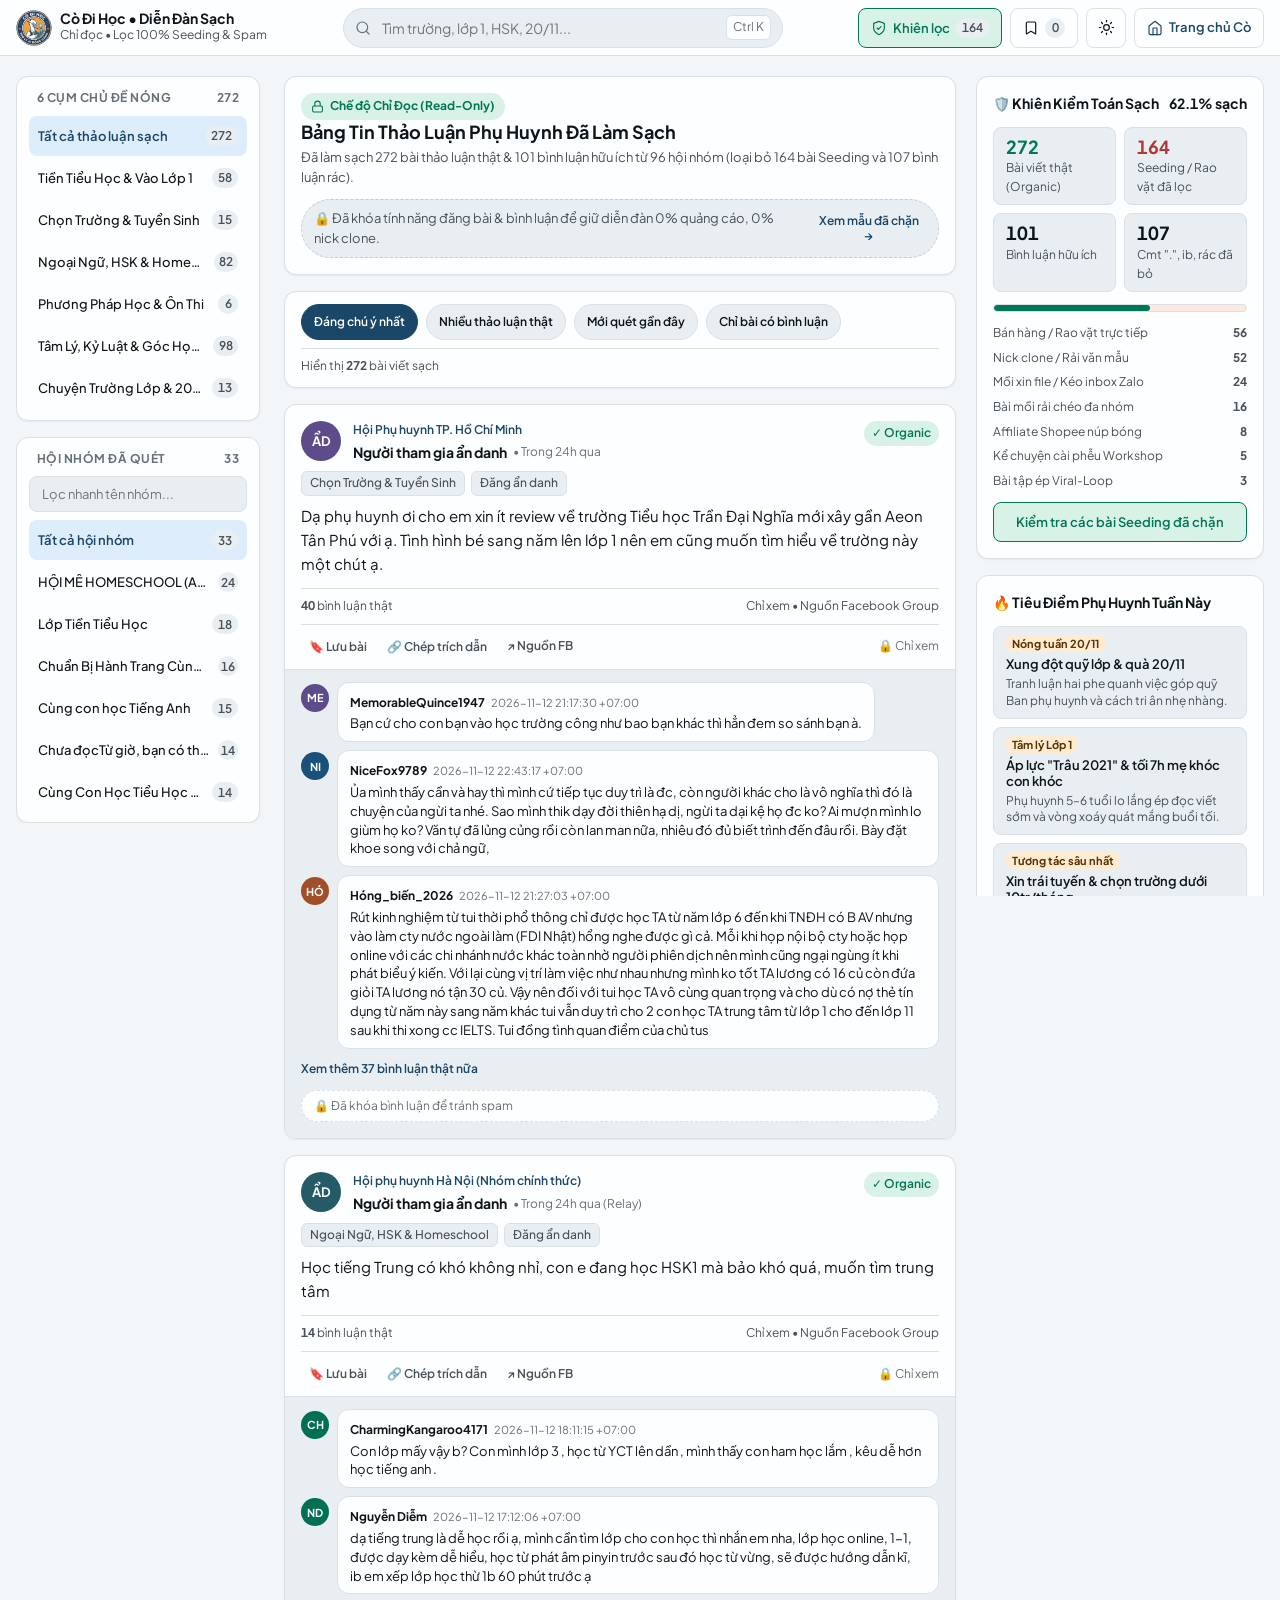
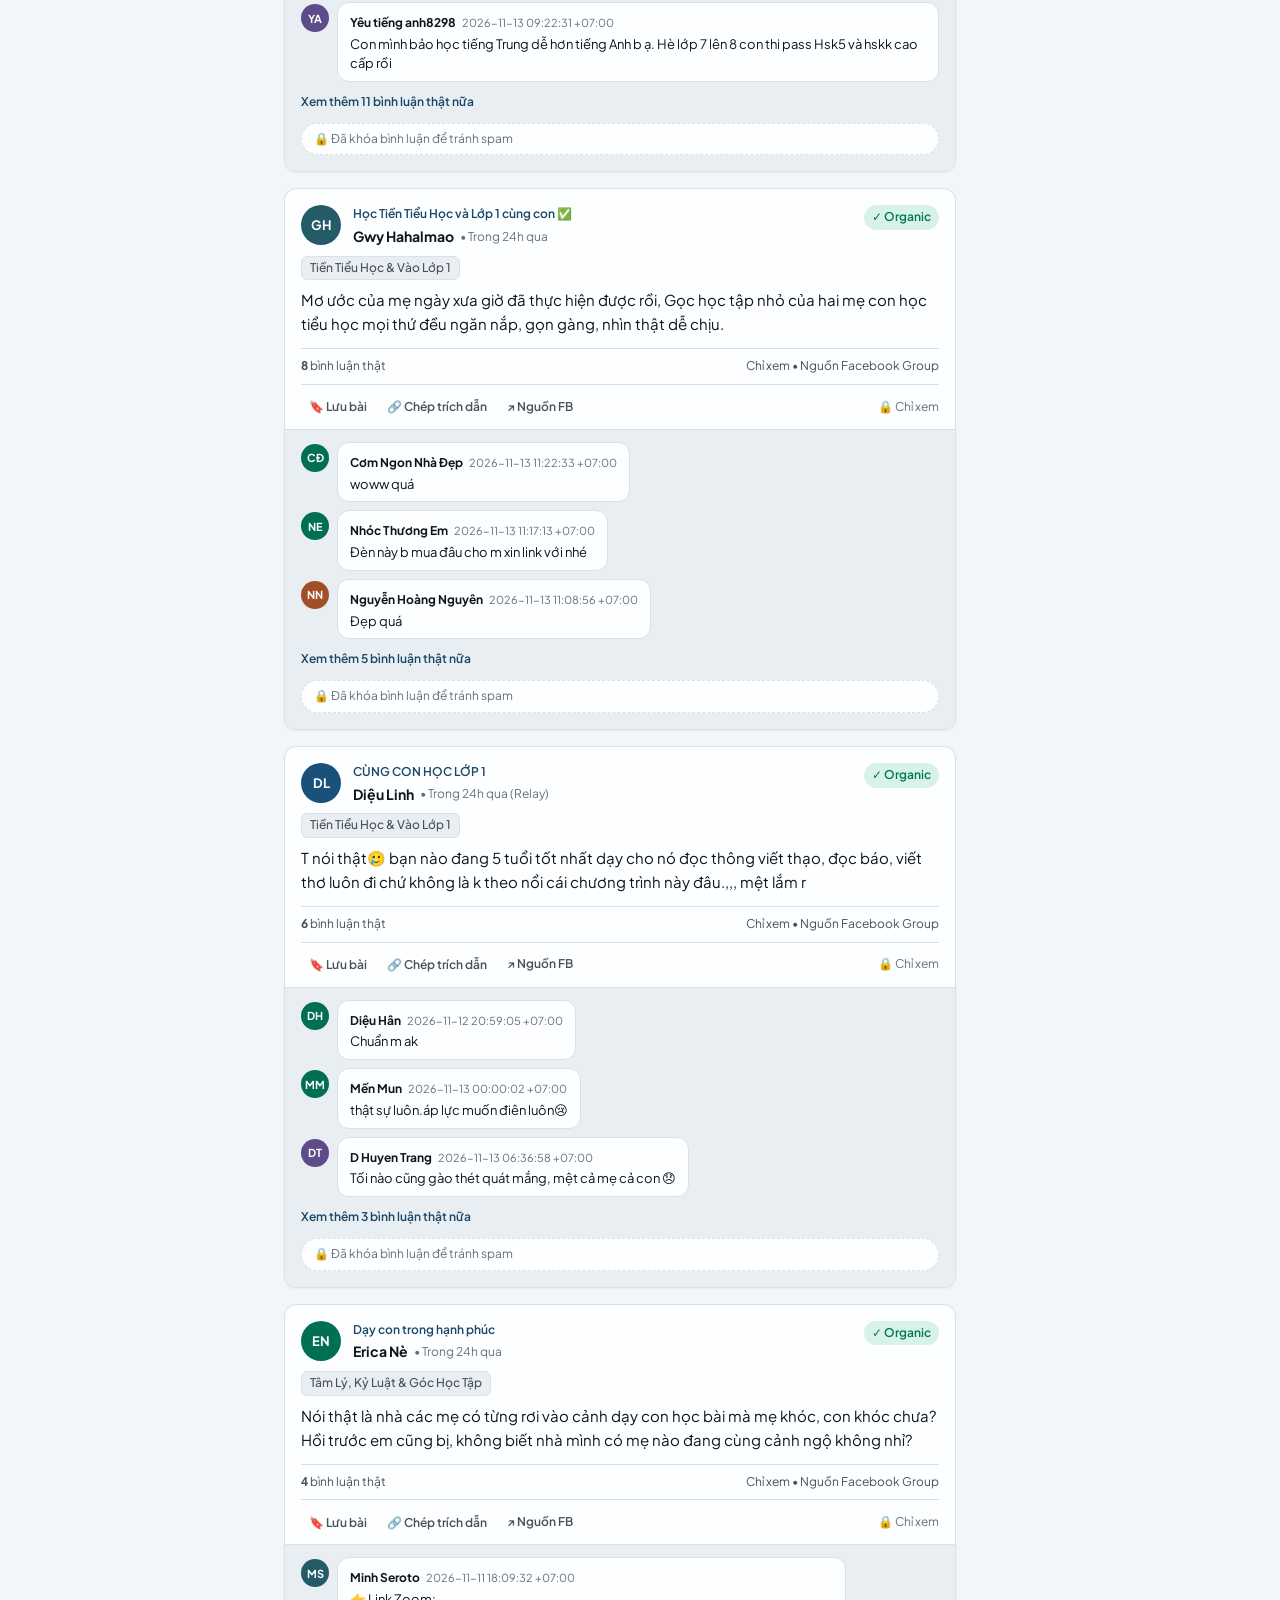
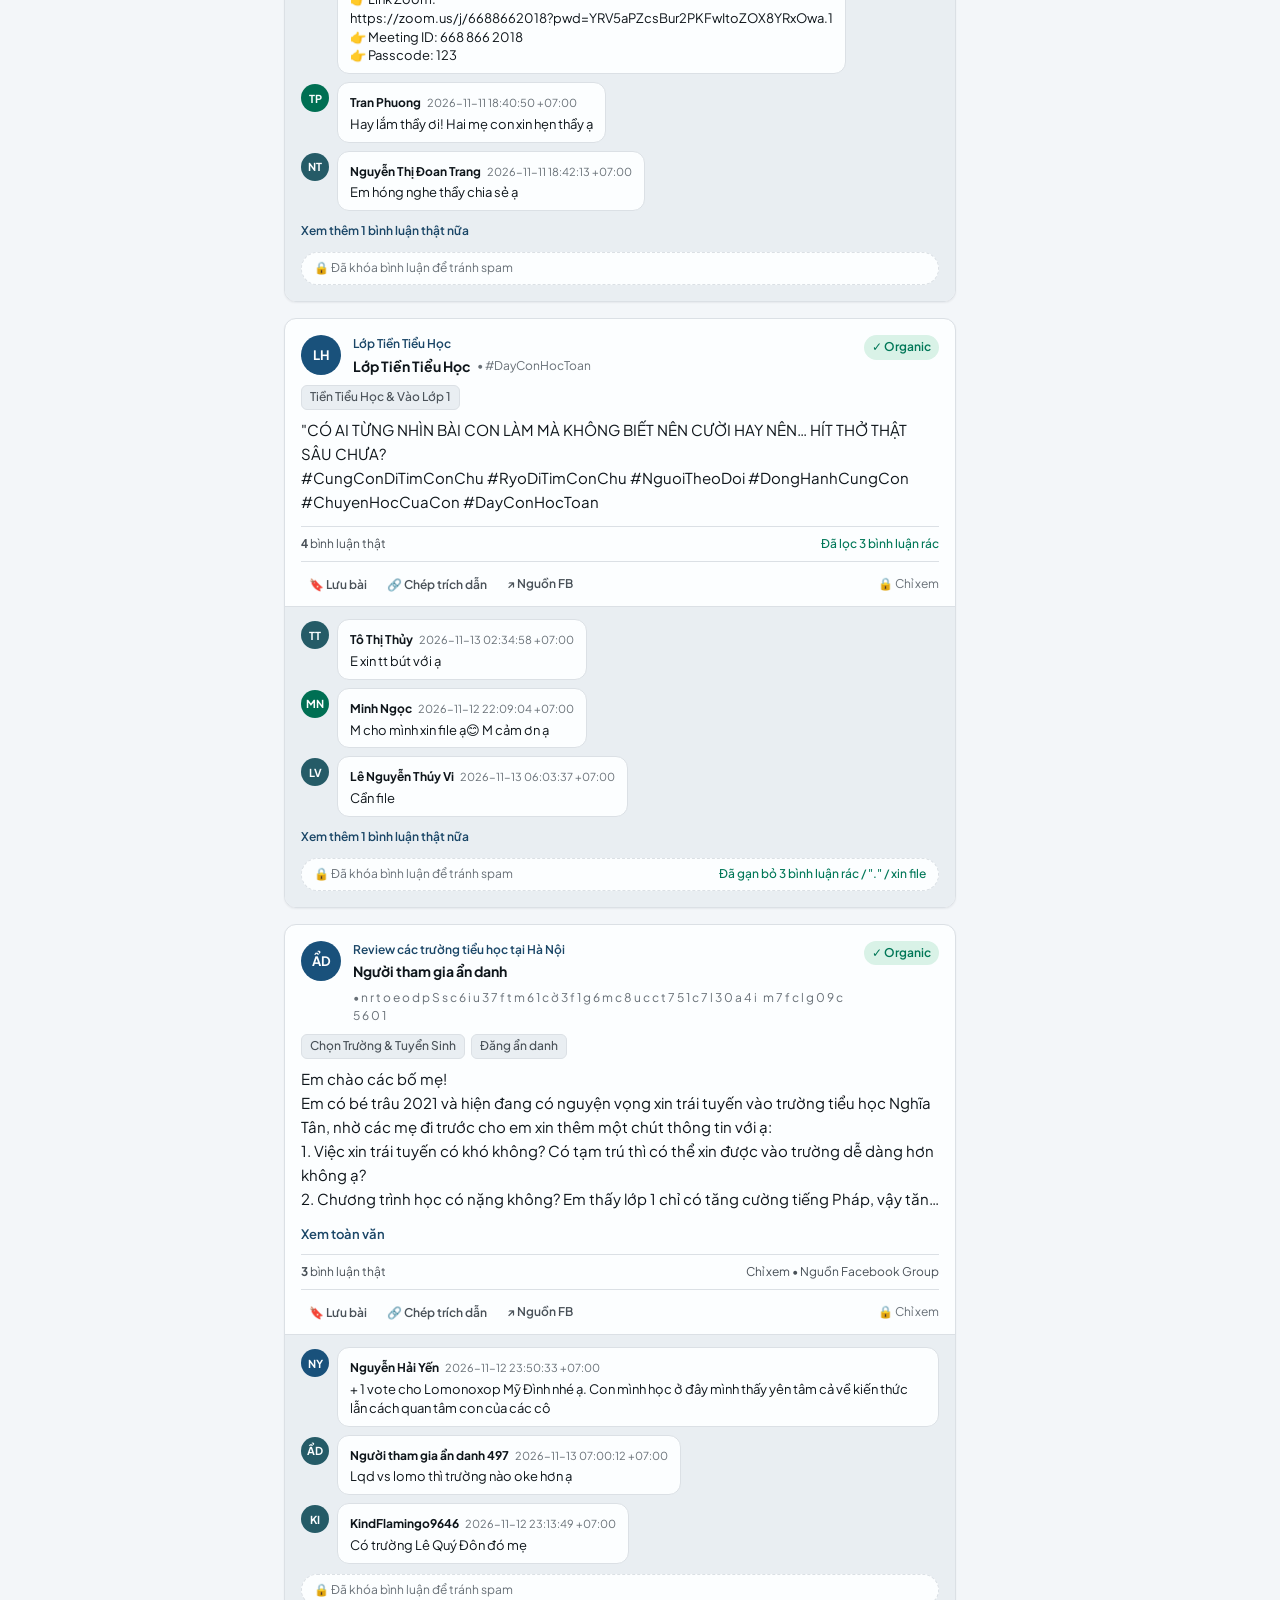
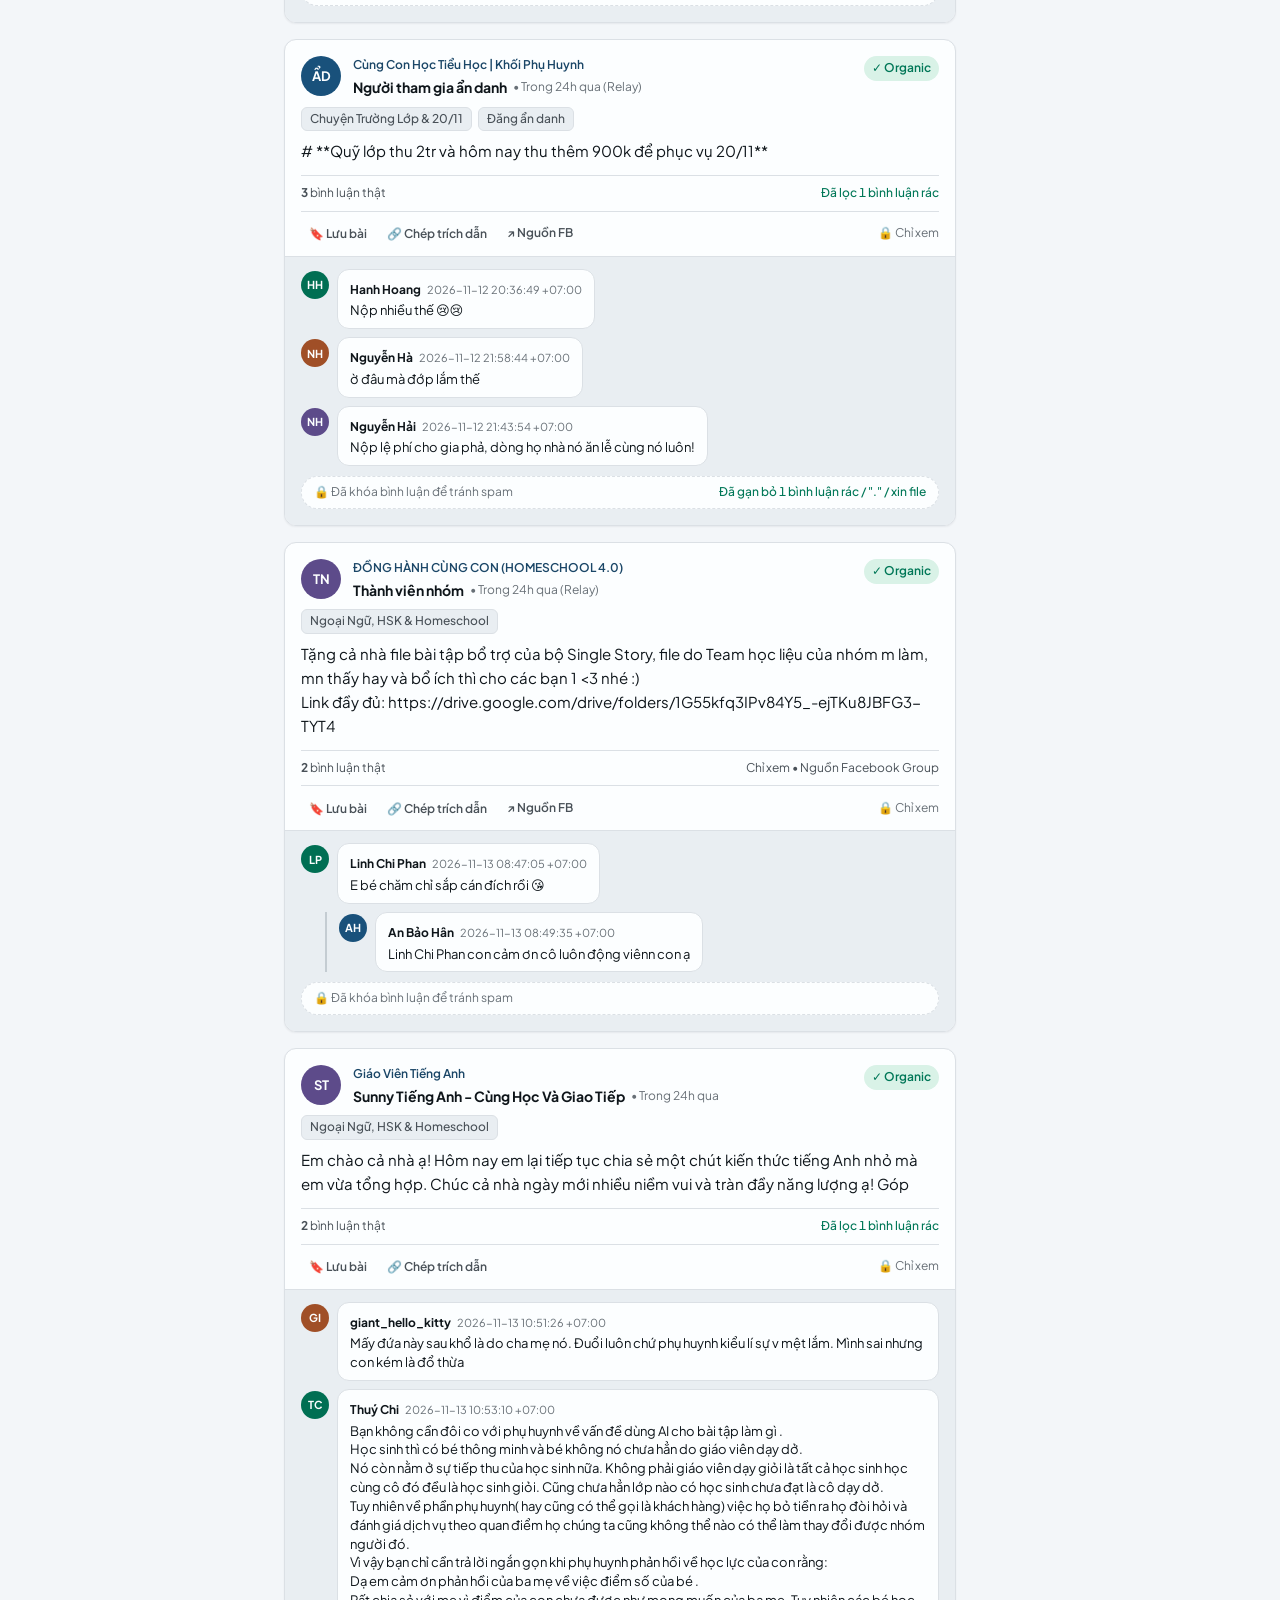
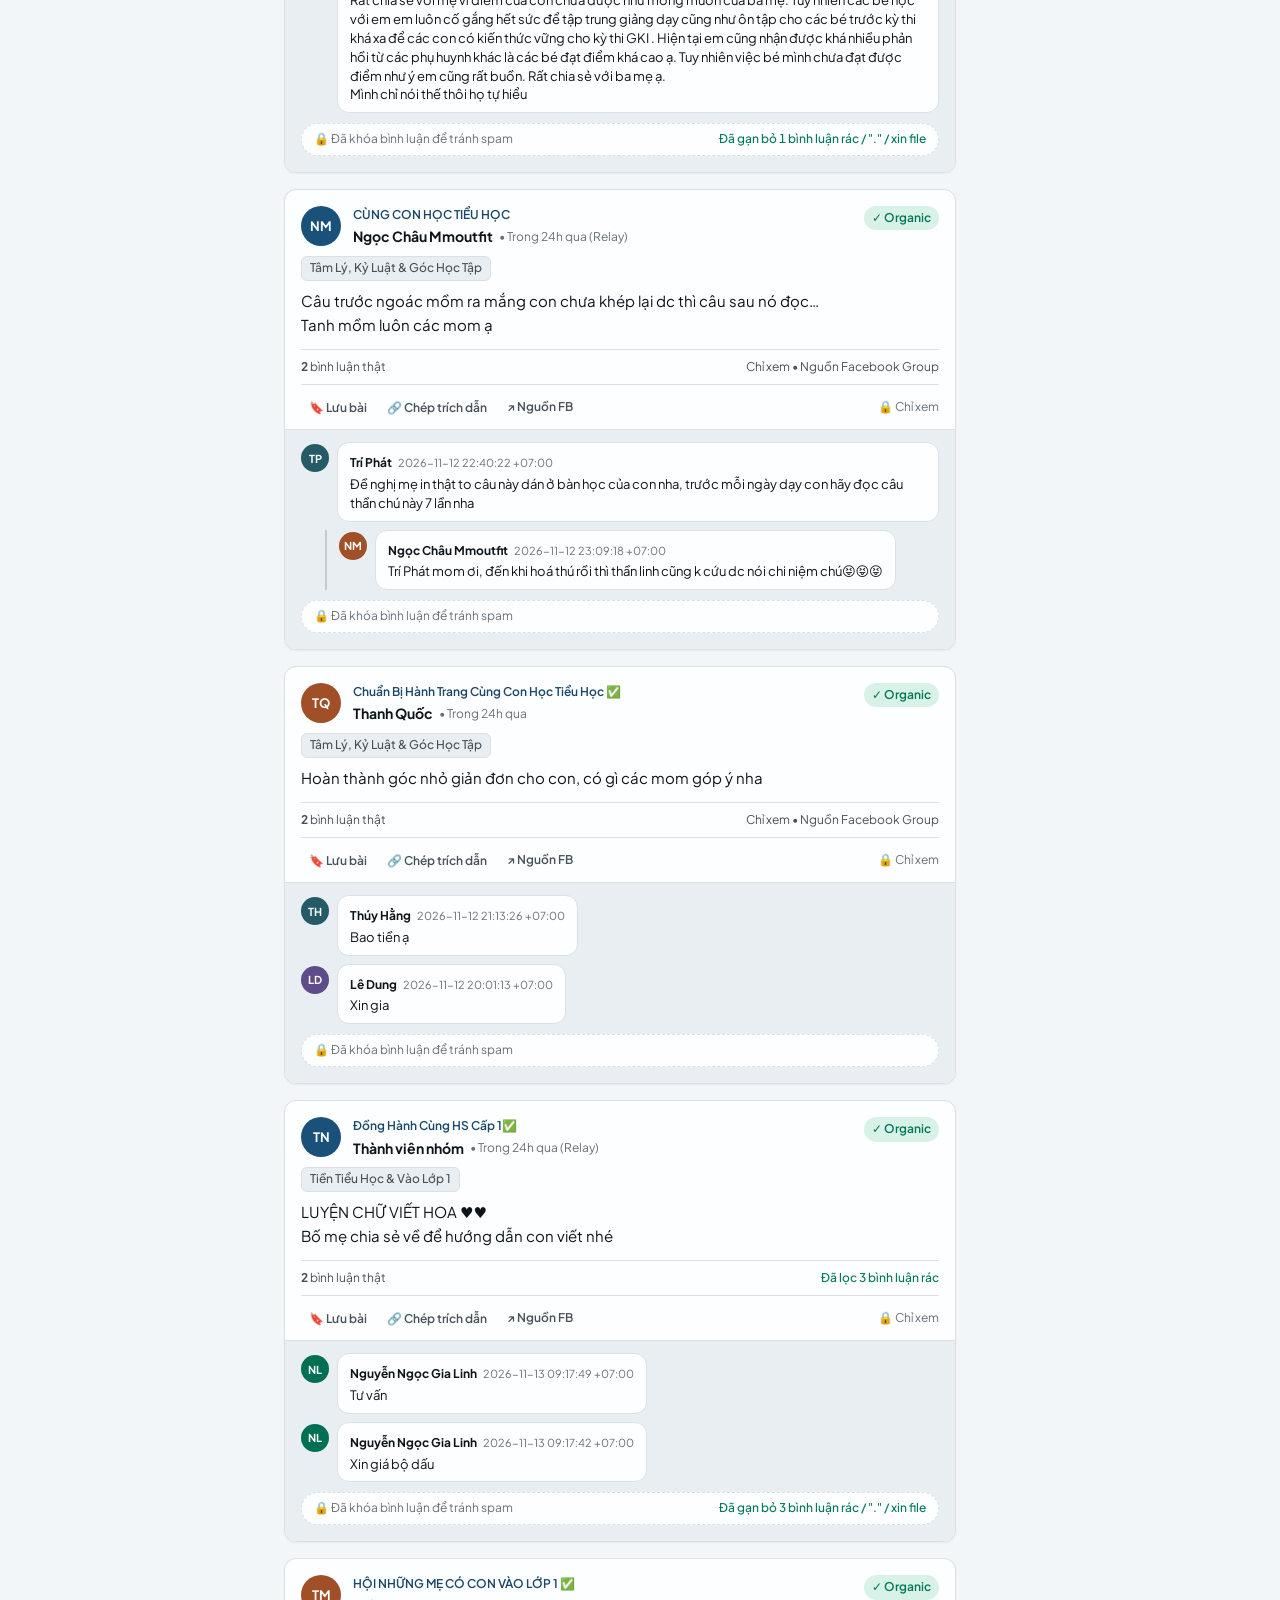
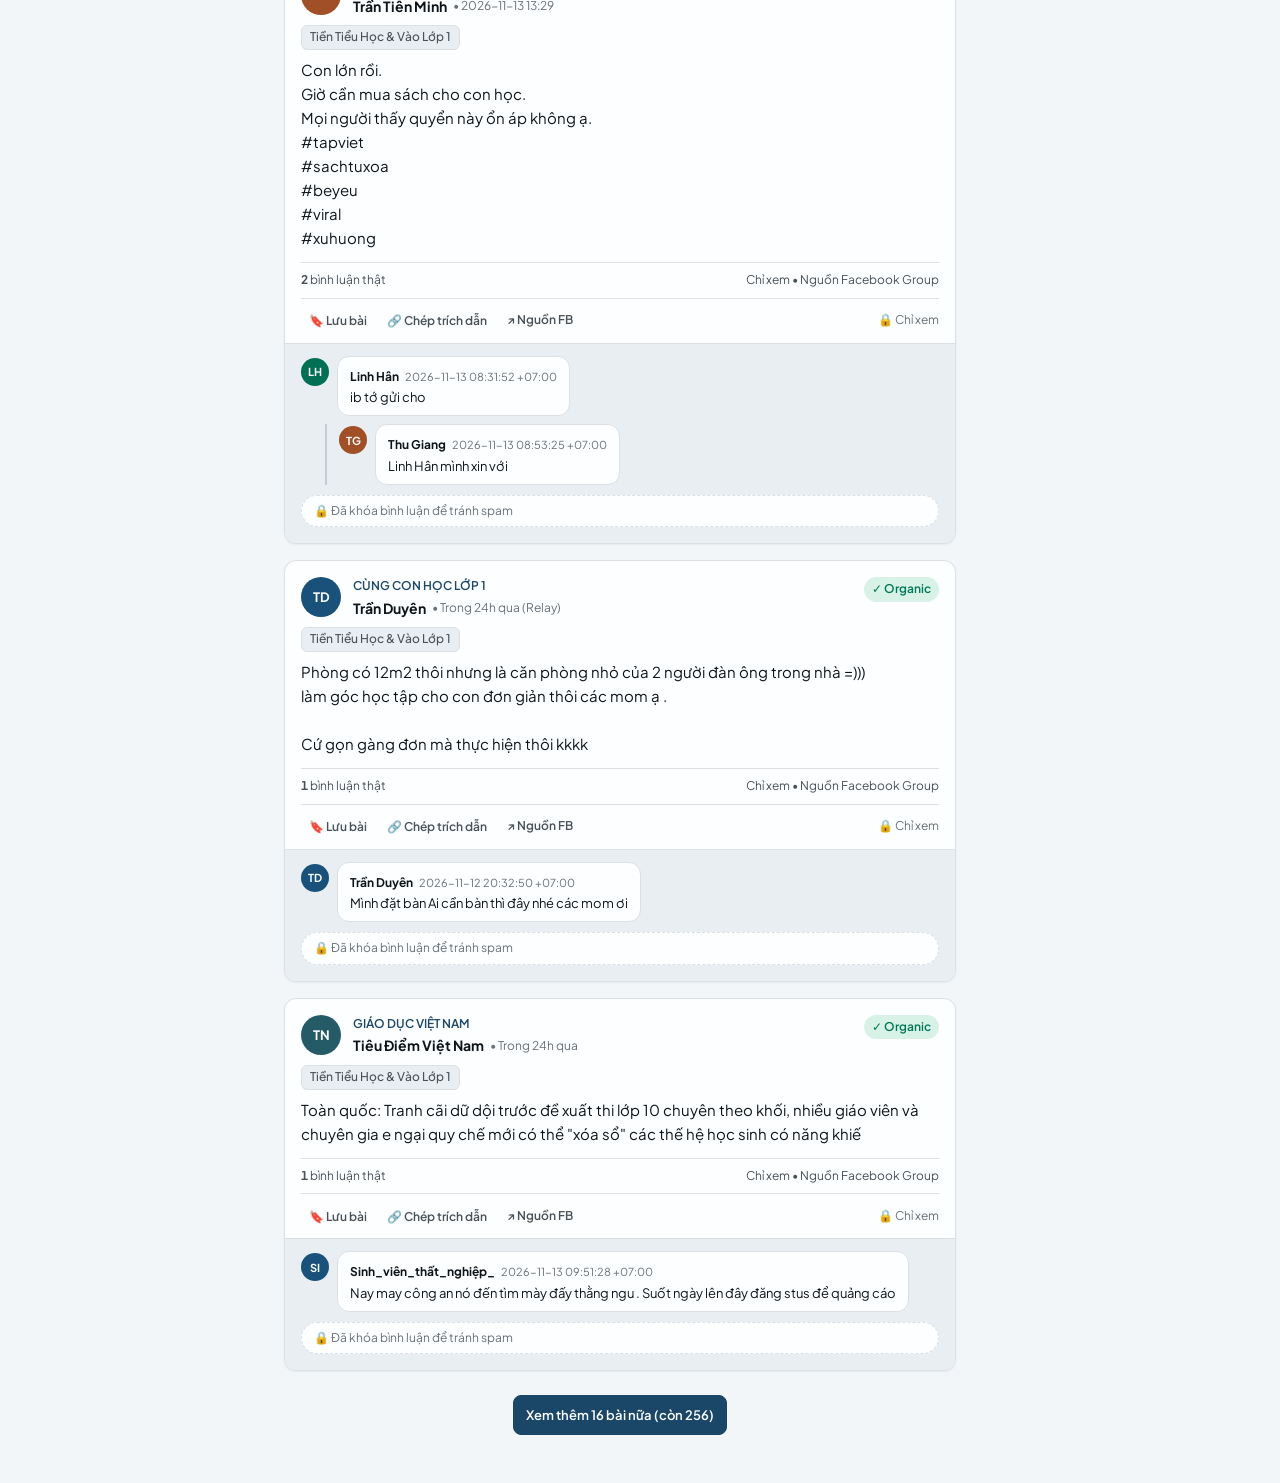
==== dien-dan.html @ 29213137 "feat(forum): add clean read-only parent forum aggregator and Vercel deploy config" ====
<!DOCTYPE html>
<html lang="vi">
<head>
  <meta charset="UTF-8">
  <meta name="viewport" content="width=device-width, initial-scale=1.0">
  <title>Cò Đi Học • Bảng Tin & Diễn Đàn Phụ Huynh Sạch (Chỉ Đọc)</title>
  <meta name="description" content="Tổng hợp thảo luận thật của phụ huynh & giáo viên từ các hội nhóm K-12, đã tự động lọc sạch bài Seeding, rao vặt và bình luận rác.">
  <link rel="icon" type="image/svg+xml" href="assets/images/logo.svg">

  <link rel="preconnect" href="https://fonts.googleapis.com">
  <link rel="preconnect" href="https://fonts.gstatic.com" crossorigin>
  <link href="https://fonts.googleapis.com/css2?family=Plus+Jakarta+Sans:wght@400;500;600;700&family=Merriweather:ital,wght@0,400;0,700;1,400&display=swap" rel="stylesheet">
  <link rel="stylesheet" href="assets/css/dien-dan.css">
</head>
<body>
  <header class="topbar">
    <div class="topbar-inner">
      <div class="brand-group">
        <button type="button" class="mobile-drawer-btn" id="mobileFilterBtn" aria-label="Mở danh mục chủ đề và hội nhóm" aria-controls="leftSidebar" aria-expanded="false">
          <svg width="20" height="20" viewBox="0 0 24 24" fill="none" stroke="currentColor" stroke-width="1.75" stroke-linecap="round" stroke-linejoin="round" aria-hidden="true">
            <line x1="3" y1="6" x2="21" y2="6"></line>
            <line x1="3" y1="12" x2="21" y2="12"></line>
            <line x1="3" y1="18" x2="21" y2="18"></line>
          </svg>
        </button>

        <a href="dien-dan.html" class="brand-link">
          <img src="assets/images/logo.svg" alt="Logo Cò Đi Học" class="brand-logo" width="36" height="36">
          <div class="brand-meta">
            <span class="brand-title">Cò Đi Học • Diễn Đàn Sạch</span>
            <span class="brand-sub">Chỉ đọc • Lọc 100% Seeding &amp; Spam</span>
          </div>
        </a>
      </div>

      <div class="search-wrap" role="search">
        <span class="search-icon" aria-hidden="true">
          <svg width="16" height="16" viewBox="0 0 24 24" fill="none" stroke="currentColor" stroke-width="1.75" stroke-linecap="round" stroke-linejoin="round">
            <circle cx="11" cy="11" r="8"></circle>
            <line x1="21" y1="21" x2="16.65" y2="16.65"></line>
          </svg>
        </span>
        <input type="search" id="searchInput" class="search-input" aria-label="Tìm kiếm thảo luận phụ huynh" placeholder="Tìm trường, lớp 1, HSK, 20/11..." autocomplete="off">
        <span class="search-kbd" aria-hidden="true">Ctrl K</span>
      </div>

      <div class="topbar-actions">
        <button type="button" class="btn btn-shield" id="openSeedingDrawerBtn" aria-haspopup="dialog" aria-controls="seedingDrawer">
          <svg width="16" height="16" viewBox="0 0 24 24" fill="none" stroke="currentColor" stroke-width="1.75" stroke-linecap="round" stroke-linejoin="round" aria-hidden="true">
            <path d="M12 22s8-4 8-10V5l-8-3-8 3v7c0 6 8 10 8 10z"></path>
            <path d="m9 12 2 2 4-4"></path>
          </svg>
          <span class="shield-label">Khiên lọc</span>
          <span class="badge-count num" id="topBlockedCount">0</span>
        </button>

        <button type="button" class="btn" id="savedFilterBtn" aria-pressed="false" title="Xem các bài viết bạn đã lưu">
          <svg width="16" height="16" viewBox="0 0 24 24" fill="none" stroke="currentColor" stroke-width="1.75" stroke-linecap="round" stroke-linejoin="round" aria-hidden="true">
            <path d="m19 21-7-4-7 4V5a2 2 0 0 1 2-2h10a2 2 0 0 1 2 2v16z"></path>
          </svg>
          <span class="badge-count num" id="savedCountBadge">0</span>
        </button>

        <button type="button" class="btn btn-icon" id="themeToggleBtn" aria-label="Chuyển giao diện Sáng hoặc Tối" title="Sáng / Tối">
          <svg width="17" height="17" viewBox="0 0 24 24" fill="none" stroke="currentColor" stroke-width="1.75" stroke-linecap="round" stroke-linejoin="round" aria-hidden="true">
            <circle cx="12" cy="12" r="4"></circle>
            <path d="M12 2v2"></path>
            <path d="M12 20v2"></path>
            <path d="m4.93 4.93 1.41 1.41"></path>
            <path d="m17.66 17.66 1.41 1.41"></path>
            <path d="M2 12h2"></path>
            <path d="M20 12h2"></path>
            <path d="m6.34 17.66-1.41 1.41"></path>
            <path d="m19.07 4.93-1.41 1.41"></path>
          </svg>
        </button>

        <a href="index.html" class="btn">
          <svg width="16" height="16" viewBox="0 0 24 24" fill="none" stroke="currentColor" stroke-width="1.75" stroke-linecap="round" stroke-linejoin="round" aria-hidden="true">
            <path d="m3 9 9-7 9 7v11a2 2 0 0 1-2 2H5a2 2 0 0 1-2-2z"></path>
            <polyline points="9 22 9 12 15 12 15 22"></polyline>
          </svg>
          <span class="home-link-label">Trang chủ Cò</span>
        </a>
      </div>
    </div>
  </header>

  <div class="drawer-backdrop" id="drawerBackdrop" aria-hidden="true"></div>

  <div class="app-shell">
    <!-- Left Navigation Sidebar -->
    <aside class="sidebar-left" id="leftSidebar" aria-label="Bộ lọc chủ đề và hội nhóm">
      <div class="sidebar-mobile-head">
        <strong>Bộ lọc Bảng Tin Sạch</strong>
        <button type="button" class="btn btn-icon" id="closeSidebarBtn" aria-label="Đóng bộ lọc">✕</button>
      </div>

      <section class="sidebar-card" aria-labelledby="topicsHeading">
        <h2 class="sidebar-heading" id="topicsHeading">
          <span>6 Cụm Chủ Đề Nóng</span>
          <span class="num" id="sidebarTotalClean">0</span>
        </h2>
        <nav aria-label="Lọc theo chủ đề">
          <ul class="nav-list" id="topicNavList"></ul>
        </nav>
      </section>

      <section class="sidebar-card" aria-labelledby="groupsHeading">
        <h2 class="sidebar-heading" id="groupsHeading">
          <span>Hội Nhóm Đã Quét</span>
          <span class="num" id="sidebarGroupTotal">0</span>
        </h2>
        <input type="search" id="groupQuickSearch" class="group-filter-input" aria-label="Tìm nhanh tên hội nhóm" placeholder="Lọc nhanh tên nhóm...">
        <ul class="nav-list group-scroll-list" id="groupNavList"></ul>
      </section>
    </aside>

    <!-- Center Facebook-Style Clean Feed -->
    <main class="feed-main" id="mainFeed">
      <section class="readonly-composer" aria-label="Thông báo chế độ chỉ đọc">
        <div class="readonly-top">
          <div>
            <div class="readonly-title-row">
              <span class="lock-pill">
                <svg width="13" height="13" viewBox="0 0 24 24" fill="none" stroke="currentColor" stroke-width="2" stroke-linecap="round" stroke-linejoin="round" aria-hidden="true">
                  <rect width="18" height="11" x="3" y="11" rx="2" ry="2"></rect>
                  <path d="M7 11V7a5 5 0 0 1 10 0v4"></path>
                </svg>
                <span>Chế độ Chỉ Đọc (Read-Only)</span>
              </span>
            </div>
            <h1 class="readonly-heading">Bảng Tin Thảo Luận Phụ Huynh Đã Làm Sạch</h1>
            <p class="readonly-desc" id="composerSubtitle">
              Đang tải dữ liệu sạch từ kho hội nhóm Cò Đi Học...
            </p>
          </div>
        </div>

        <div class="readonly-fake-box">
          <span>🔒 Đã khóa tính năng đăng bài &amp; bình luận để giữ diễn đàn 0% quảng cáo, 0% nick clone.</span>
          <button type="button" class="clear-filters-btn" id="inlineInspectSeedingBtn">Xem mẫu đã chặn →</button>
        </div>
      </section>

      <!-- Compact Telemetry Strip for Tablet/Mobile -->
      <div class="mobile-telemetry-strip" id="mobileTelemetryStrip">
        <div>
          <strong class="num" id="mobileCleanStat">0</strong> bài sạch &bull;
          <span class="num" id="mobileBlockedStat">0</span> Seeding đã lọc
        </div>
        <button type="button" class="btn btn-shield" id="mobileOpenDrawerBtn">Xem chi tiết lọc</button>
      </div>

      <!-- Filter & Sort Bar -->
      <section class="filter-toolbar" aria-label="Sắp xếp và lọc bài viết">
        <div class="sort-pills" role="group" aria-label="Sắp xếp danh sách bài viết">
          <button type="button" class="sort-pill is-active" data-sort="hot">Đáng chú ý nhất</button>
          <button type="button" class="sort-pill" data-sort="comments">Nhiều thảo luận thật</button>
          <button type="button" class="sort-pill" data-sort="recent">Mới quét gần đây</button>
          <button type="button" class="sort-pill" data-sort="with_comments">Chỉ bài có bình luận</button>
        </div>

        <div class="active-filters-row">
          <div class="active-chips" id="activeFilterChips">
            <span class="num" id="resultCountLabel">Đang hiển thị 0 bài viết sạch</span>
          </div>
          <button type="button" class="clear-filters-btn" id="clearFiltersBtn" hidden>Xóa bộ lọc</button>
        </div>
      </section>

      <!-- Feed Posts Container -->
      <div class="post-list" id="postList" aria-live="polite"></div>

      <!-- Pagination -->
      <div class="load-more-wrap" id="loadMoreWrap" hidden>
        <button type="button" class="btn btn-primary" id="loadMoreBtn">Xem thêm bài viết sạch</button>
      </div>
    </main>

    <!-- Right Telemetry & Market Signals Rail -->
    <aside class="rail-right" aria-label="Thống kê lọc seeding và tiêu điểm tuần">
      <section class="rail-card" aria-labelledby="purityCardTitle">
        <h2 class="rail-title" id="purityCardTitle">
          <span>🛡️ Khiên Kiểm Toán Sạch</span>
          <span class="num" id="cleanRatioBadge">0%</span>
        </h2>

        <div class="kpi-grid">
          <div class="kpi-box">
            <div class="kpi-value is-success num" id="kpiCleanPosts">0</div>
            <div class="kpi-label">Bài viết thật (Organic)</div>
          </div>
          <div class="kpi-box">
            <div class="kpi-value is-danger num" id="kpiBlockedPosts">0</div>
            <div class="kpi-label">Seeding / Rao vặt đã lọc</div>
          </div>
          <div class="kpi-box">
            <div class="kpi-value num" id="kpiCleanComments">0</div>
            <div class="kpi-label">Bình luận hữu ích</div>
          </div>
          <div class="kpi-box">
            <div class="kpi-value num" id="kpiBlockedComments">0</div>
            <div class="kpi-label">Cmt ".", ib, rác đã bỏ</div>
          </div>
        </div>

        <div class="purity-meter" aria-hidden="true">
          <div class="purity-meter-fill" id="purityMeterFill" style="width: 65%"></div>
        </div>

        <ul class="breakdown-list" id="seedingBreakdownList"></ul>

        <button type="button" class="btn btn-shield" id="railOpenSeedingBtn">
          Kiểm tra các bài Seeding đã chặn
        </button>
      </section>

      <section class="rail-card" aria-labelledby="insightsTitle">
        <h2 class="rail-title" id="insightsTitle">
          <span>🔥 Tiêu Điểm Phụ Huynh Tuần Này</span>
        </h2>
        <div class="insight-list" id="insightList"></div>
      </section>
    </aside>
  </div>

  <!-- Seeding Transparency Drawer -->
  <dialog id="seedingDrawer" class="seeding-dialog" aria-labelledby="seedingDialogTitle">
    <div class="dialog-head">
      <div>
        <h2 id="seedingDialogTitle">Hồ Sơ Bài Seeding &amp; Rác Đã Chặn</h2>
        <span class="post-time" id="seedingDialogSub">Đối chiếu minh bạch các bài bị loại khỏi Bảng Tin Sạch</span>
      </div>
      <button type="button" class="btn btn-icon" id="closeSeedingDrawerBtn" aria-label="Đóng hộp kiểm toán">✕</button>
    </div>
    <div class="dialog-body" id="seedingDrawerBody"></div>
  </dialog>

  <div class="toast-msg" id="toastMsg" role="status" aria-live="polite" hidden></div>

  <script src="assets/js/clean_forum_feed_data.js"></script>
  <script src="assets/js/dien-dan.js"></script>
</body>
</html>
---- assets/css/dien-dan.css ----
/*
 * Cò Đi Học — Bảng Tin & Diễn Đàn Phụ Huynh Sạch (Chỉ Đọc)
 * Token Architecture: starter-tokens-product.css (--hue: 245) + co-di-hoc-logo/design-tokens.json
 */

:root {
  --hue: 245;

  /* Official Brand Tokens (co-di-hoc-logo/design-tokens.json) */
  --cdh-navy-dark: #0D1D39;
  --cdh-navy: #26405E;
  --cdh-orange: #EEA03F;
  --cdh-green: #287668;
  --cdh-light-blue: #ACDDF2;

  /* Tinted Neutrals (oklch ramp aligned to navy hue) */
  --gray-0: oklch(99.5% 0.002 var(--hue));
  --gray-50: oklch(97.2% 0.005 var(--hue));
  --gray-100: oklch(94.6% 0.007 var(--hue));
  --gray-200: oklch(90.5% 0.009 var(--hue));
  --gray-300: oklch(84% 0.012 var(--hue));
  --gray-400: oklch(68% 0.014 var(--hue));
  --gray-500: oklch(54% 0.015 var(--hue));
  --gray-600: oklch(43% 0.015 var(--hue));
  --gray-700: oklch(34% 0.014 var(--hue));
  --gray-800: oklch(25% 0.012 var(--hue));
  --gray-900: oklch(19% 0.015 var(--hue));

  /* Semantic Surface & Ink Roles */
  --bg: var(--gray-50);
  --surface: var(--gray-0);
  --surface-sunken: var(--gray-100);
  --surface-topbar: oklch(99.5% 0.002 var(--hue) / 0.94);
  --surface-backdrop: oklch(15% 0.02 var(--hue) / 0.45);
  --border: var(--gray-200);
  --border-strong: var(--gray-300);

  --text: var(--gray-900);
  --text-muted: var(--gray-600);
  --text-subtle: var(--gray-500);

  --accent: oklch(38% 0.075 var(--hue));
  --accent-hover: oklch(31% 0.085 var(--hue));
  --accent-soft: oklch(94% 0.025 var(--hue));
  --on-accent: var(--gray-0);
  --focus-ring: oklch(58% 0.14 var(--hue));

  --success: oklch(50% 0.11 168);
  --success-soft: oklch(94% 0.03 168);
  --warning: oklch(72% 0.14 70);
  --warning-soft: oklch(95% 0.04 75);
  --warning-text: oklch(36% 0.08 65);
  --danger: oklch(52% 0.16 25);
  --danger-soft: oklch(95% 0.03 25);
  --highlight-mark: oklch(91% 0.08 85);

  --fb-comment-bg: var(--gray-100);
  --fb-thread-line: var(--gray-300);

  --avatar-bg-1: oklch(42% 0.09 245);
  --avatar-bg-2: oklch(48% 0.10 168);
  --avatar-bg-3: oklch(52% 0.12 45);
  --avatar-bg-4: oklch(46% 0.10 295);
  --avatar-bg-5: oklch(44% 0.06 215);

  /* Typography */
  --font-sans: "Plus Jakarta Sans", system-ui, -apple-system, sans-serif;
  --font-serif: "Merriweather", Georgia, serif;
  --text-xs: 0.75rem;      /* 12px */
  --text-sm: 0.8125rem;    /* 13px */
  --text-base: 0.875rem;   /* 14px */
  --text-md: 0.9375rem;    /* 15px post body Facebook comfort */
  --text-lg: 1.125rem;     /* 18px */
  --text-xl: 1.375rem;     /* 22px */
  --leading-tight: 1.3;
  --leading-normal: 1.55;
  --weight-regular: 400;
  --weight-medium: 500;
  --weight-semibold: 600;
  --weight-bold: 700;

  /* 4pt Spacing Scale */
  --space-1: 4px;
  --space-2: 8px;
  --space-3: 12px;
  --space-4: 16px;
  --space-5: 20px;
  --space-6: 24px;
  --space-7: 32px;

  /* Radii & Shadows */
  --radius-sm: 6px;
  --radius-md: 8px;
  --radius-lg: 12px;
  --radius-full: 999px;
  --shadow-card: 0 1px 2px oklch(20% 0.02 var(--hue) / 0.06);
  --shadow-overlay: 0 4px 12px oklch(20% 0.02 var(--hue) / 0.08), 0 16px 36px oklch(20% 0.02 var(--hue) / 0.14);

  /* Layout Sizing */
  --topbar-h: 56px;
  --sidebar-w: 248px;
  --feed-max: 760px;
  --rail-w: 288px;
  --content-max: 1380px;
  --control-h-sm: 36px;
  --control-h: 40px;
  --control-h-lg: 44px;

  /* Motion */
  --dur-fast: 140ms;
  --dur: 200ms;
  --ease-out: cubic-bezier(0.25, 1, 0.5, 1);

  /* Layers */
  --z-sticky: 20;
  --z-backdrop: 35;
  --z-drawer: 40;
  --z-modal: 50;
  --z-toast: 60;
}

[data-theme="dark"] {
  --bg: oklch(15% 0.008 var(--hue));
  --surface: oklch(20% 0.01 var(--hue));
  --surface-sunken: oklch(17% 0.009 var(--hue));
  --surface-topbar: oklch(18% 0.01 var(--hue) / 0.94);
  --surface-backdrop: oklch(8% 0.01 var(--hue) / 0.65);
  --border: oklch(29% 0.012 var(--hue));
  --border-strong: oklch(37% 0.014 var(--hue));

  --text: oklch(94% 0.006 var(--hue));
  --text-muted: oklch(76% 0.01 var(--hue));
  --text-subtle: oklch(64% 0.012 var(--hue));

  --accent: oklch(68% 0.13 var(--hue));
  --accent-hover: oklch(75% 0.12 var(--hue));
  --accent-soft: oklch(29% 0.05 var(--hue));
  --on-accent: oklch(15% 0.01 var(--hue));

  --success: oklch(68% 0.12 168);
  --success-soft: oklch(27% 0.05 168);
  --warning: oklch(76% 0.13 75);
  --warning-soft: oklch(28% 0.05 75);
  --warning-text: oklch(86% 0.08 75);
  --danger: oklch(68% 0.15 25);
  --danger-soft: oklch(28% 0.05 25);
  --highlight-mark: oklch(40% 0.10 85);

  --fb-comment-bg: oklch(24% 0.012 var(--hue));
  --fb-thread-line: oklch(35% 0.012 var(--hue));
  --shadow-card: 0 1px 2px oklch(5% 0.01 var(--hue) / 0.25);
}

@media (prefers-reduced-motion: reduce) {
  :root {
    --dur-fast: 0ms;
    --dur: 0ms;
  }
}

@media (pointer: coarse) {
  :root {
    --control-h-sm: 44px;
    --control-h: 44px;
    --control-h-lg: 48px;
  }
}

*, *::before, *::after {
  box-sizing: border-box;
}

html {
  -webkit-text-size-adjust: 100%;
}

body {
  margin: 0;
  font-family: var(--font-sans);
  font-size: var(--text-base);
  line-height: var(--leading-normal);
  color: var(--text);
  background: var(--bg);
  -webkit-font-smoothing: antialiased;
  overflow-x: hidden;
}

a {
  color: var(--accent);
  text-decoration: none;
}

a:hover {
  text-decoration: underline;
}

button, input, select {
  font-family: inherit;
  color: inherit;
}

:focus-visible {
  outline: 2px solid var(--focus-ring);
  outline-offset: 2px;
}

.num {
  font-variant-numeric: tabular-nums;
}

.sr-only {
  position: absolute;
  width: 1px;
  height: 1px;
  padding: 0;
  margin: -1px;
  overflow: hidden;
  clip: rect(0, 0, 0, 0);
  white-space: nowrap;
  border: 0;
}

/* Sticky Top Navigation Bar (56px) */
.topbar {
  position: sticky;
  top: 0;
  z-index: var(--z-sticky);
  height: var(--topbar-h);
  background: var(--surface-topbar);
  backdrop-filter: blur(8px);
  border-bottom: 1px solid var(--border);
}

.topbar-inner {
  max-width: var(--content-max);
  height: 100%;
  margin: 0 auto;
  padding: 0 var(--space-4);
  display: flex;
  align-items: center;
  justify-content: space-between;
  gap: var(--space-3);
}

.brand-group {
  display: flex;
  align-items: center;
  gap: var(--space-2);
  min-width: 0;
}

.mobile-drawer-btn {
  display: none;
  align-items: center;
  justify-content: center;
  min-width: var(--control-h);
  height: var(--control-h);
  padding: 0 var(--space-2);
  border: 1px solid var(--border);
  border-radius: var(--radius-md);
  background: var(--surface);
  cursor: pointer;
}

.brand-link {
  display: flex;
  align-items: center;
  gap: var(--space-2);
  color: var(--text);
  text-decoration: none;
  min-width: 0;
}

.brand-link:hover {
  text-decoration: none;
}

.brand-logo {
  width: 36px;
  height: 36px;
  flex-shrink: 0;
}

.brand-meta {
  display: flex;
  flex-direction: column;
  min-width: 0;
}

.brand-title {
  font-size: var(--text-base);
  font-weight: var(--weight-bold);
  line-height: 1.15;
  white-space: nowrap;
  overflow: hidden;
  text-overflow: ellipsis;
}

.brand-sub {
  font-size: var(--text-xs);
  color: var(--text-muted);
  white-space: nowrap;
  overflow: hidden;
  text-overflow: ellipsis;
}

.search-wrap {
  flex: 1 1 320px;
  max-width: 440px;
  position: relative;
  display: flex;
  align-items: center;
}

.search-icon {
  position: absolute;
  left: var(--space-3);
  color: var(--text-subtle);
  pointer-events: none;
  display: inline-flex;
}

.search-input {
  width: 100%;
  height: var(--control-h);
  padding: 0 72px 0 38px;
  border-radius: var(--radius-full);
  border: 1px solid var(--border);
  background: var(--surface-sunken);
  font-size: var(--text-base);
  transition: border-color var(--dur-fast) var(--ease-out), background-color var(--dur-fast) var(--ease-out);
}

.search-input:focus {
  outline: none;
  border-color: var(--accent);
  background: var(--surface);
}

.search-kbd {
  position: absolute;
  right: var(--space-3);
  font-size: var(--text-xs);
  color: var(--text-subtle);
  background: var(--surface);
  border: 1px solid var(--border);
  border-radius: var(--radius-sm);
  padding: 2px 6px;
  pointer-events: none;
}

.topbar-actions {
  display: flex;
  align-items: center;
  gap: var(--space-2);
  flex-shrink: 0;
}

.btn {
  display: inline-flex;
  align-items: center;
  justify-content: center;
  gap: 6px;
  height: var(--control-h);
  padding: 0 var(--space-3);
  border-radius: var(--radius-md);
  border: 1px solid var(--border);
  background: var(--surface);
  font-size: var(--text-sm);
  font-weight: var(--weight-semibold);
  cursor: pointer;
  white-space: nowrap;
  transition: background-color var(--dur-fast) var(--ease-out), border-color var(--dur-fast) var(--ease-out);
}

.btn:hover {
  background: var(--surface-sunken);
  text-decoration: none;
}

.btn-primary {
  background: var(--accent);
  border-color: var(--accent);
  color: var(--on-accent);
}

.btn-primary:hover {
  background: var(--accent-hover);
  border-color: var(--accent-hover);
}

.btn-shield {
  background: var(--success-soft);
  border-color: var(--success);
  color: var(--success);
}

.btn-shield:hover {
  background: var(--surface-sunken);
}

.btn-icon {
  min-width: var(--control-h);
  padding: 0 var(--space-2);
}

.badge-count {
  display: inline-flex;
  align-items: center;
  justify-content: center;
  min-width: 20px;
  height: 20px;
  padding: 0 6px;
  border-radius: var(--radius-full);
  background: var(--surface-sunken);
  color: var(--text-muted);
  font-size: var(--text-xs);
  font-weight: var(--weight-semibold);
}

.btn-active {
  background: var(--accent-soft);
  border-color: var(--accent);
  color: var(--accent);
}

/* 3-Column App Shell */
.app-shell {
  max-width: var(--content-max);
  margin: 0 auto;
  padding: var(--space-5) var(--space-4) var(--space-7);
  display: grid;
  grid-template-columns: var(--sidebar-w) minmax(0, var(--feed-max)) var(--rail-w);
  justify-content: center;
  align-items: start;
  gap: var(--space-5);
}

/* Left Sidebar */
.sidebar-left {
  position: sticky;
  top: calc(var(--topbar-h) + var(--space-5));
  max-height: calc(100dvh - var(--topbar-h) - var(--space-6));
  overflow-y: auto;
  display: flex;
  flex-direction: column;
  gap: var(--space-4);
  padding-right: var(--space-1);
}

.sidebar-card {
  background: var(--surface);
  border: 1px solid var(--border);
  border-radius: var(--radius-lg);
  padding: var(--space-3);
  box-shadow: var(--shadow-card);
}

.sidebar-heading {
  margin: 0 0 var(--space-2);
  padding: 0 var(--space-2);
  font-size: var(--text-xs);
  font-weight: var(--weight-bold);
  text-transform: uppercase;
  letter-spacing: 0.04em;
  color: var(--text-subtle);
  display: flex;
  align-items: center;
  justify-content: space-between;
}

.nav-list {
  list-style: none;
  margin: 0;
  padding: 0;
  display: flex;
  flex-direction: column;
  gap: 2px;
}

.nav-item-btn {
  width: 100%;
  min-height: var(--control-h);
  padding: var(--space-2);
  border: 1px solid transparent;
  border-radius: var(--radius-md);
  background: transparent;
  display: flex;
  align-items: center;
  justify-content: space-between;
  gap: var(--space-2);
  text-align: left;
  font-size: var(--text-sm);
  font-weight: var(--weight-medium);
  cursor: pointer;
  transition: background-color var(--dur-fast) var(--ease-out);
}

.nav-item-btn:hover {
  background: var(--surface-sunken);
}

.nav-item-btn.is-active {
  background: var(--accent-soft);
  color: var(--accent);
  font-weight: var(--weight-semibold);
}

.nav-item-label {
  overflow: hidden;
  text-overflow: ellipsis;
  white-space: nowrap;
}

.group-filter-input {
  width: 100%;
  height: var(--control-h-sm);
  margin-bottom: var(--space-2);
  padding: 0 var(--space-3);
  border: 1px solid var(--border);
  border-radius: var(--radius-md);
  background: var(--surface-sunken);
  font-size: var(--text-sm);
}

.group-scroll-list {
  max-height: 290px;
  overflow-y: auto;
}

.sidebar-mobile-head {
  display: none;
}

.drawer-backdrop {
  display: none;
}

/* Center Feed */
.feed-main {
  min-width: 0;
  display: flex;
  flex-direction: column;
  gap: var(--space-4);
}

/* Read-Only Composer Replacement Banner */
.readonly-composer {
  background: var(--surface);
  border: 1px solid var(--border);
  border-radius: var(--radius-lg);
  padding: var(--space-4);
  box-shadow: var(--shadow-card);
  display: flex;
  flex-direction: column;
  gap: var(--space-3);
}

.readonly-top {
  display: flex;
  align-items: flex-start;
  justify-content: space-between;
  gap: var(--space-3);
}

.readonly-title-row {
  display: flex;
  align-items: center;
  gap: var(--space-2);
}

.lock-pill {
  display: inline-flex;
  align-items: center;
  gap: 6px;
  padding: 4px 10px;
  border-radius: var(--radius-full);
  background: var(--success-soft);
  color: var(--success);
  font-size: var(--text-xs);
  font-weight: var(--weight-bold);
}

.readonly-heading {
  margin: 0;
  font-size: var(--text-lg);
  font-weight: var(--weight-bold);
  line-height: var(--leading-tight);
}

.readonly-desc {
  margin: var(--space-1) 0 0;
  color: var(--text-muted);
  font-size: var(--text-sm);
}

.readonly-fake-box {
  display: flex;
  align-items: center;
  justify-content: space-between;
  gap: var(--space-3);
  padding: var(--space-2) var(--space-3);
  border-radius: var(--radius-full);
  border: 1px dashed var(--border-strong);
  background: var(--surface-sunken);
  color: var(--text-muted);
  font-size: var(--text-sm);
}

/* Telemetry Compact Strip (shown when right rail is hidden on tablet/mobile) */
.mobile-telemetry-strip {
  display: none;
  background: var(--surface);
  border: 1px solid var(--border);
  border-radius: var(--radius-lg);
  padding: var(--space-3) var(--space-4);
  align-items: center;
  justify-content: space-between;
  gap: var(--space-3);
}

/* Filter & Sort Toolbar */
.filter-toolbar {
  background: var(--surface);
  border: 1px solid var(--border);
  border-radius: var(--radius-lg);
  padding: var(--space-3) var(--space-4);
  box-shadow: var(--shadow-card);
  display: flex;
  flex-direction: column;
  gap: var(--space-2);
}

.sort-pills {
  display: flex;
  flex-wrap: wrap;
  align-items: center;
  gap: var(--space-2);
}

.sort-pill {
  min-height: var(--control-h-sm);
  padding: 0 var(--space-3);
  border-radius: var(--radius-full);
  border: 1px solid var(--border);
  background: var(--surface-sunken);
  font-size: var(--text-xs);
  font-weight: var(--weight-semibold);
  cursor: pointer;
}

.sort-pill:hover {
  border-color: var(--border-strong);
}

.sort-pill.is-active {
  background: var(--accent);
  border-color: var(--accent);
  color: var(--on-accent);
}

.active-filters-row {
  display: flex;
  flex-wrap: wrap;
  align-items: center;
  justify-content: space-between;
  gap: var(--space-2);
  padding-top: var(--space-2);
  border-top: 1px solid var(--border);
  font-size: var(--text-xs);
  color: var(--text-muted);
}

.active-chips {
  display: flex;
  flex-wrap: wrap;
  align-items: center;
  gap: 6px;
}

.filter-chip {
  display: inline-flex;
  align-items: center;
  gap: 4px;
  padding: 3px 8px;
  border-radius: var(--radius-full);
  background: var(--accent-soft);
  color: var(--accent);
  font-weight: var(--weight-semibold);
}

.clear-filters-btn {
  border: none;
  background: transparent;
  color: var(--accent);
  font-size: var(--text-xs);
  font-weight: var(--weight-semibold);
  cursor: pointer;
  padding: 4px 6px;
}

.clear-filters-btn:hover {
  text-decoration: underline;
}

/* Facebook-Style Post Card */
.post-list {
  display: flex;
  flex-direction: column;
  gap: var(--space-4);
}

.post-card {
  background: var(--surface);
  border: 1px solid var(--border);
  border-radius: var(--radius-lg);
  box-shadow: var(--shadow-card);
  overflow: hidden;
}

.post-header {
  padding: var(--space-4) var(--space-4) var(--space-2);
  display: flex;
  align-items: flex-start;
  justify-content: space-between;
  gap: var(--space-3);
}

.post-author-block {
  display: flex;
  align-items: flex-start;
  gap: var(--space-3);
  min-width: 0;
}

.avatar-circle {
  width: 40px;
  height: 40px;
  border-radius: var(--radius-full);
  color: var(--on-accent);
  font-size: var(--text-sm);
  font-weight: var(--weight-bold);
  display: inline-flex;
  align-items: center;
  justify-content: center;
  flex-shrink: 0;
}

.avatar-1 { background: var(--avatar-bg-1); }
.avatar-2 { background: var(--avatar-bg-2); }
.avatar-3 { background: var(--avatar-bg-3); }
.avatar-4 { background: var(--avatar-bg-4); }
.avatar-5 { background: var(--avatar-bg-5); }

.post-meta-col {
  min-width: 0;
  display: flex;
  flex-direction: column;
  gap: 2px;
}

.post-group-line {
  font-size: var(--text-xs);
  font-weight: var(--weight-semibold);
  color: var(--accent);
  white-space: nowrap;
  overflow: hidden;
  text-overflow: ellipsis;
}

.post-author-line {
  display: flex;
  flex-wrap: wrap;
  align-items: center;
  gap: 6px;
  font-size: var(--text-base);
}

.post-author-name {
  font-weight: var(--weight-bold);
  color: var(--text);
}

.post-time {
  font-size: var(--text-xs);
  color: var(--text-subtle);
}

.post-badges-col {
  display: flex;
  align-items: center;
  gap: 6px;
  flex-shrink: 0;
}

.organic-pill {
  display: inline-flex;
  align-items: center;
  gap: 4px;
  padding: 3px 8px;
  border-radius: var(--radius-full);
  background: var(--success-soft);
  color: var(--success);
  font-size: var(--text-xs);
  font-weight: var(--weight-semibold);
}

.topic-pill-row {
  padding: 0 var(--space-4) var(--space-2);
  display: flex;
  flex-wrap: wrap;
  align-items: center;
  gap: 6px;
}

.topic-tag {
  display: inline-flex;
  align-items: center;
  padding: 2px 8px;
  border-radius: var(--radius-sm);
  background: var(--surface-sunken);
  border: 1px solid var(--border);
  font-size: var(--text-xs);
  color: var(--text-muted);
  font-weight: var(--weight-medium);
}

.post-body {
  padding: 0 var(--space-4) var(--space-3);
  font-size: var(--text-md);
  line-height: 1.6;
  max-width: 70ch;
  color: var(--text);
  overflow-wrap: anywhere;
  white-space: pre-line;
}

.post-body mark {
  background: var(--highlight-mark);
  color: inherit;
  padding: 0 2px;
  border-radius: 3px;
}

.expand-body-btn {
  margin: 0 var(--space-4) var(--space-3);
  padding: 0;
  border: none;
  background: transparent;
  color: var(--accent);
  font-size: var(--text-sm);
  font-weight: var(--weight-semibold);
  cursor: pointer;
}

.expand-body-btn:hover {
  text-decoration: underline;
}

.post-stats-strip {
  margin: 0 var(--space-4);
  padding: var(--space-2) 0;
  border-top: 1px solid var(--border);
  display: flex;
  flex-wrap: wrap;
  align-items: center;
  justify-content: space-between;
  gap: var(--space-2);
  font-size: var(--text-xs);
  color: var(--text-muted);
}

.spam-stripped-note {
  color: var(--success);
  font-weight: var(--weight-medium);
}

/* Read-only Post Action Bar */
.post-actions-bar {
  margin: 0 var(--space-4);
  padding: var(--space-1) 0;
  border-top: 1px solid var(--border);
  display: flex;
  flex-wrap: wrap;
  align-items: center;
  justify-content: space-between;
  gap: var(--space-2);
}

.post-action-btns {
  display: flex;
  align-items: center;
  gap: var(--space-1);
}

.card-action-btn {
  min-height: var(--control-h-sm);
  padding: 0 var(--space-2);
  border: none;
  border-radius: var(--radius-md);
  background: transparent;
  font-size: var(--text-xs);
  font-weight: var(--weight-semibold);
  color: var(--text-muted);
  display: inline-flex;
  align-items: center;
  gap: 5px;
  cursor: pointer;
}

.card-action-btn:hover {
  background: var(--surface-sunken);
  color: var(--text);
}

.card-action-btn.is-saved {
  color: var(--accent);
  background: var(--accent-soft);
}

.readonly-lock-tag {
  font-size: var(--text-xs);
  color: var(--text-subtle);
  display: inline-flex;
  align-items: center;
  gap: 4px;
}

/* Facebook Threaded Comments Section */
.comments-section {
  padding: var(--space-3) var(--space-4) var(--space-4);
  background: var(--surface-sunken);
  border-top: 1px solid var(--border);
  display: flex;
  flex-direction: column;
  gap: var(--space-2);
}

.comment-item {
  display: flex;
  align-items: flex-start;
  gap: var(--space-2);
}

.comment-item.is-reply {
  margin-left: var(--space-6);
  padding-left: var(--space-3);
  border-left: 2px solid var(--fb-thread-line);
}

.cmt-avatar {
  width: 28px;
  height: 28px;
  border-radius: var(--radius-full);
  color: var(--on-accent);
  font-size: 11px;
  font-weight: var(--weight-bold);
  display: inline-flex;
  align-items: center;
  justify-content: center;
  flex-shrink: 0;
  margin-top: 2px;
}

.cmt-bubble-wrap {
  min-width: 0;
  flex: 1;
}

.cmt-bubble {
  display: inline-block;
  max-width: 100%;
  padding: var(--space-2) var(--space-3);
  border-radius: var(--radius-lg);
  background: var(--surface);
  border: 1px solid var(--border);
  overflow-wrap: anywhere;
}

.cmt-author {
  font-size: var(--text-xs);
  font-weight: var(--weight-bold);
  color: var(--text);
  margin-right: 6px;
}

.cmt-time {
  font-size: 11px;
  color: var(--text-subtle);
}

.cmt-text {
  margin: 2px 0 0;
  font-size: var(--text-sm);
  line-height: 1.45;
  white-space: pre-line;
}

.comments-more-btn {
  align-self: flex-start;
  border: none;
  background: transparent;
  color: var(--accent);
  font-size: var(--text-xs);
  font-weight: var(--weight-semibold);
  cursor: pointer;
  padding: 4px 0;
}

.comments-more-btn:hover {
  text-decoration: underline;
}

.readonly-comment-footer {
  margin-top: 2px;
  padding: 6px var(--space-3);
  border-radius: var(--radius-full);
  background: var(--surface);
  border: 1px dashed var(--border);
  font-size: var(--text-xs);
  color: var(--text-subtle);
  display: flex;
  align-items: center;
  justify-content: space-between;
  gap: var(--space-2);
}

/* Right Telemetry & Insights Rail */
.rail-right {
  position: sticky;
  top: calc(var(--topbar-h) + var(--space-5));
  max-height: calc(100dvh - var(--topbar-h) - var(--space-6));
  overflow-y: auto;
  display: flex;
  flex-direction: column;
  gap: var(--space-4);
}

.rail-card {
  background: var(--surface);
  border: 1px solid var(--border);
  border-radius: var(--radius-lg);
  padding: var(--space-4);
  box-shadow: var(--shadow-card);
  display: flex;
  flex-direction: column;
  gap: var(--space-3);
}

.rail-title {
  margin: 0;
  font-size: var(--text-base);
  font-weight: var(--weight-bold);
  display: flex;
  align-items: center;
  justify-content: space-between;
}

.kpi-grid {
  display: grid;
  grid-template-columns: repeat(2, minmax(0, 1fr));
  gap: var(--space-2);
}

.kpi-box {
  padding: var(--space-2) var(--space-3);
  border-radius: var(--radius-md);
  background: var(--surface-sunken);
  border: 1px solid var(--border);
}

.kpi-value {
  font-size: var(--text-lg);
  font-weight: var(--weight-bold);
  line-height: 1.2;
}

.kpi-value.is-success { color: var(--success); }
.kpi-value.is-danger { color: var(--danger); }

.kpi-label {
  font-size: var(--text-xs);
  color: var(--text-muted);
  margin-top: 2px;
}

.purity-meter {
  height: 8px;
  border-radius: var(--radius-full);
  background: var(--danger-soft);
  overflow: hidden;
  border: 1px solid var(--border);
}

.purity-meter-fill {
  height: 100%;
  background: var(--success);
  border-radius: var(--radius-full);
}

.breakdown-list {
  list-style: none;
  margin: 0;
  padding: 0;
  display: flex;
  flex-direction: column;
  gap: 6px;
  font-size: var(--text-xs);
}

.breakdown-row {
  display: flex;
  align-items: center;
  justify-content: space-between;
  gap: var(--space-2);
  color: var(--text-muted);
}

.insight-list {
  display: flex;
  flex-direction: column;
  gap: var(--space-2);
}

.insight-btn {
  width: 100%;
  text-align: left;
  padding: var(--space-2) var(--space-3);
  border-radius: var(--radius-md);
  border: 1px solid var(--border);
  background: var(--surface-sunken);
  cursor: pointer;
  display: flex;
  flex-direction: column;
  gap: 4px;
  transition: border-color var(--dur-fast) var(--ease-out), background-color var(--dur-fast) var(--ease-out);
}

.insight-btn:hover {
  border-color: var(--accent);
  background: var(--accent-soft);
}

.insight-badge {
  align-self: flex-start;
  padding: 2px 6px;
  border-radius: var(--radius-sm);
  background: var(--warning-soft);
  color: var(--warning-text);
  font-size: 11px;
  font-weight: var(--weight-bold);
}

.insight-title {
  font-size: var(--text-sm);
  font-weight: var(--weight-semibold);
  color: var(--text);
}

.insight-summary {
  font-size: var(--text-xs);
  color: var(--text-muted);
  line-height: 1.4;
}

/* Pagination & Empty States */
.load-more-wrap {
  display: flex;
  flex-direction: column;
  align-items: center;
  gap: var(--space-2);
  padding: var(--space-2) 0 var(--space-4);
}

.empty-state {
  background: var(--surface);
  border: 1px solid var(--border);
  border-radius: var(--radius-lg);
  padding: var(--space-7) var(--space-5);
  text-align: center;
  display: flex;
  flex-direction: column;
  align-items: center;
  gap: var(--space-3);
}

.empty-state h3 {
  margin: 0;
  font-size: var(--text-lg);
}

.empty-state p {
  margin: 0;
  color: var(--text-muted);
  max-width: 44ch;
}

/* Seeding Audit Drawer (<dialog>) — Hidden unless [open] */
dialog.seeding-dialog:not([open]) {
  display: none;
}

dialog.seeding-dialog[open] {
  margin: 0 0 0 auto;
  padding: 0;
  width: min(520px, 100vw);
  max-width: 100vw;
  height: 100dvh;
  max-height: 100dvh;
  border: none;
  border-left: 1px solid var(--border);
  background: var(--surface);
  color: var(--text);
  box-shadow: var(--shadow-overlay);
  display: flex;
  flex-direction: column;
}

dialog.seeding-dialog::backdrop {
  background: var(--surface-backdrop);
}

.dialog-head {
  padding: var(--space-4);
  border-bottom: 1px solid var(--border);
  display: flex;
  align-items: center;
  justify-content: space-between;
  gap: var(--space-3);
}

.dialog-head h2 {
  margin: 0;
  font-size: var(--text-lg);
}

.dialog-body {
  padding: var(--space-4);
  overflow-y: auto;
  display: flex;
  flex-direction: column;
  gap: var(--space-3);
}

.blocked-sample-card {
  padding: var(--space-3);
  border-radius: var(--radius-md);
  border: 1px solid var(--border);
  background: var(--surface-sunken);
  display: flex;
  flex-direction: column;
  gap: 6px;
}

.blocked-sample-top {
  display: flex;
  flex-wrap: wrap;
  align-items: center;
  justify-content: space-between;
  gap: 6px;
  font-size: var(--text-xs);
}

.intent-pill {
  padding: 2px 8px;
  border-radius: var(--radius-full);
  background: var(--danger-soft);
  color: var(--danger);
  font-weight: var(--weight-bold);
}

.blocked-preview {
  margin: 0;
  font-size: var(--text-sm);
  color: var(--text-muted);
  overflow-wrap: anywhere;
}

/* Toast Notification */
.toast-msg {
  position: fixed;
  right: var(--space-4);
  bottom: var(--space-4);
  z-index: var(--z-toast);
  padding: var(--space-2) var(--space-4);
  border-radius: var(--radius-md);
  background: var(--cdh-navy-dark);
  color: var(--gray-0);
  font-size: var(--text-sm);
  font-weight: var(--weight-medium);
  box-shadow: var(--shadow-overlay);
}

.toast-msg[hidden] {
  display: none;
}

/* Responsive Breakpoints */
@media (max-width: 1120px) {
  .app-shell {
    grid-template-columns: var(--sidebar-w) minmax(0, 1fr);
  }
  .rail-right {
    display: none;
  }
  .mobile-telemetry-strip {
    display: flex;
  }
}

@media (max-width: 820px) {
  :root {
    --control-h-sm: 44px;
    --control-h: 44px;
    --control-h-lg: 48px;
  }
  .topbar-inner {
    padding: 0 var(--space-3);
    gap: var(--space-2);
  }
  .brand-sub,
  .search-kbd,
  .home-link-label {
    display: none;
  }
  .search-wrap {
    flex: 1 1 auto;
    min-width: 0;
  }
  .search-input {
    padding-right: var(--space-3);
  }
  .mobile-drawer-btn {
    display: inline-flex;
    min-width: 44px;
    min-height: 44px;
  }
  .btn,
  .btn-icon,
  .sort-pill,
  .card-action-btn,
  .clear-filters-btn,
  .expand-body-btn,
  .comments-more-btn,
  .group-filter-input {
    min-height: 44px;
  }
  .btn-icon {
    min-width: 44px;
  }
  .app-shell {
    grid-template-columns: minmax(0, 1fr);
    padding: var(--space-3) var(--space-3) var(--space-6);
  }
  .sidebar-left {
    display: none;
  }
  .sidebar-left.is-open {
    display: flex;
    position: fixed;
    top: 0;
    left: 0;
    bottom: 0;
    width: min(310px, 86vw);
    max-height: 100dvh;
    z-index: var(--z-drawer);
    background: var(--bg);
    padding: var(--space-3);
    border-right: 1px solid var(--border);
    box-shadow: var(--shadow-overlay);
  }
  .sidebar-mobile-head {
    display: flex;
    align-items: center;
    justify-content: space-between;
    padding: var(--space-1) 0 var(--space-2);
    border-bottom: 1px solid var(--border);
  }
  .drawer-backdrop.is-open {
    display: block;
    position: fixed;
    inset: 0;
    z-index: var(--z-backdrop);
    background: var(--surface-backdrop);
  }
}

@media (max-width: 520px) {
  .brand-meta,
  .topbar-actions .btn-shield span.shield-label {
    display: none;
  }
  .readonly-top {
    flex-direction: column;
  }
  .comment-item.is-reply {
    margin-left: var(--space-4);
  }
}
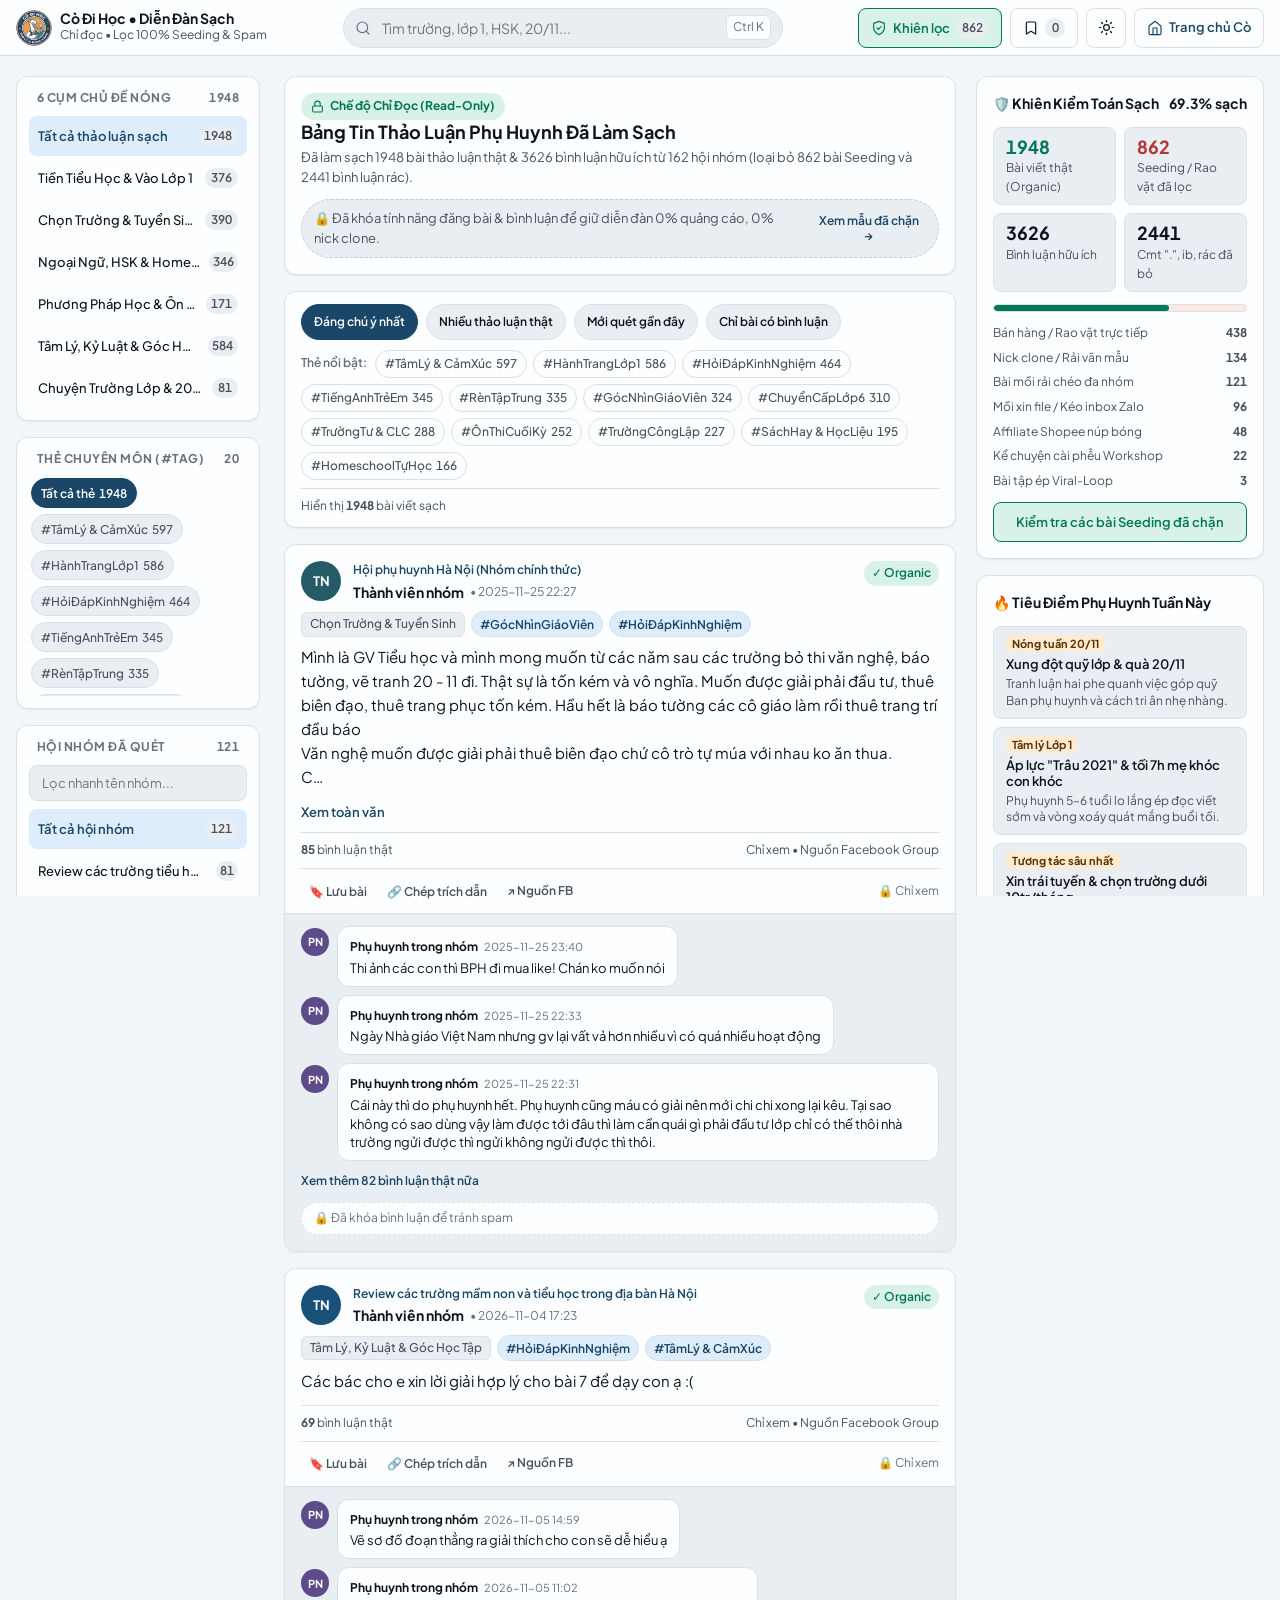
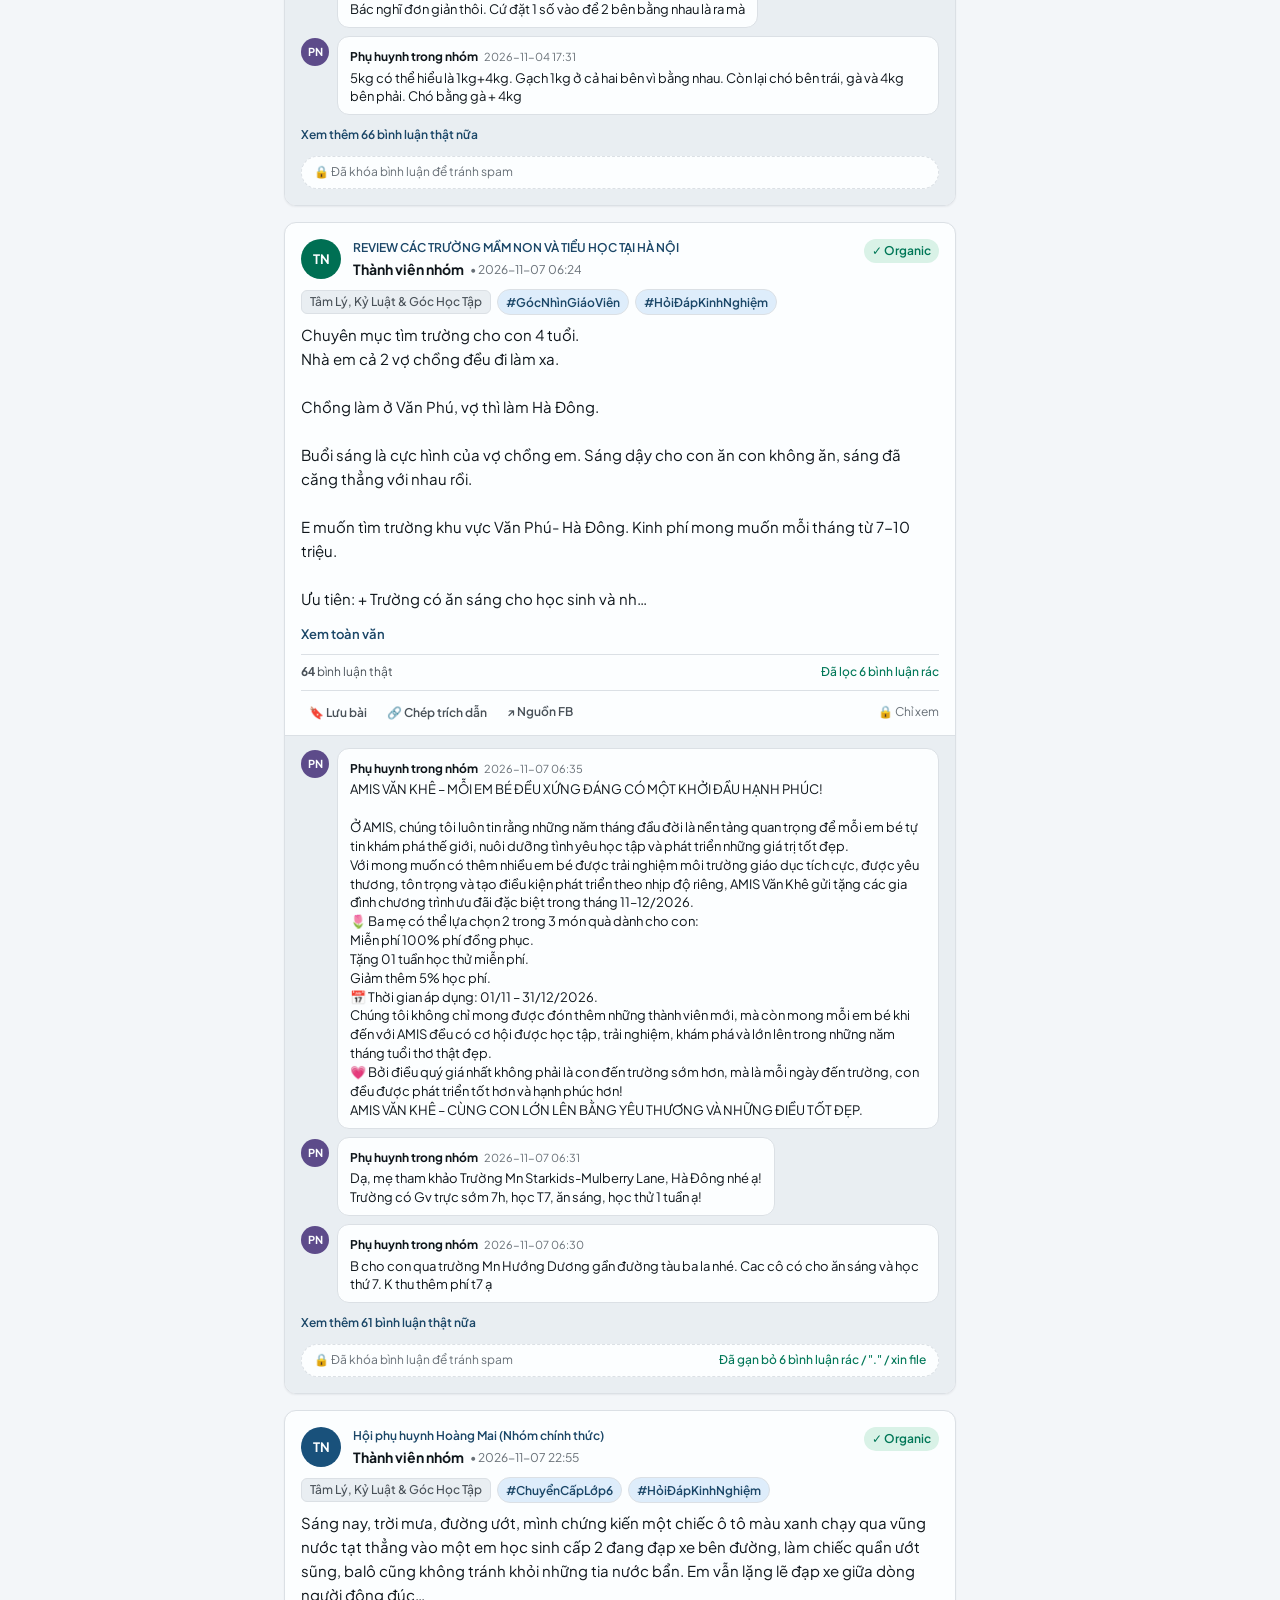
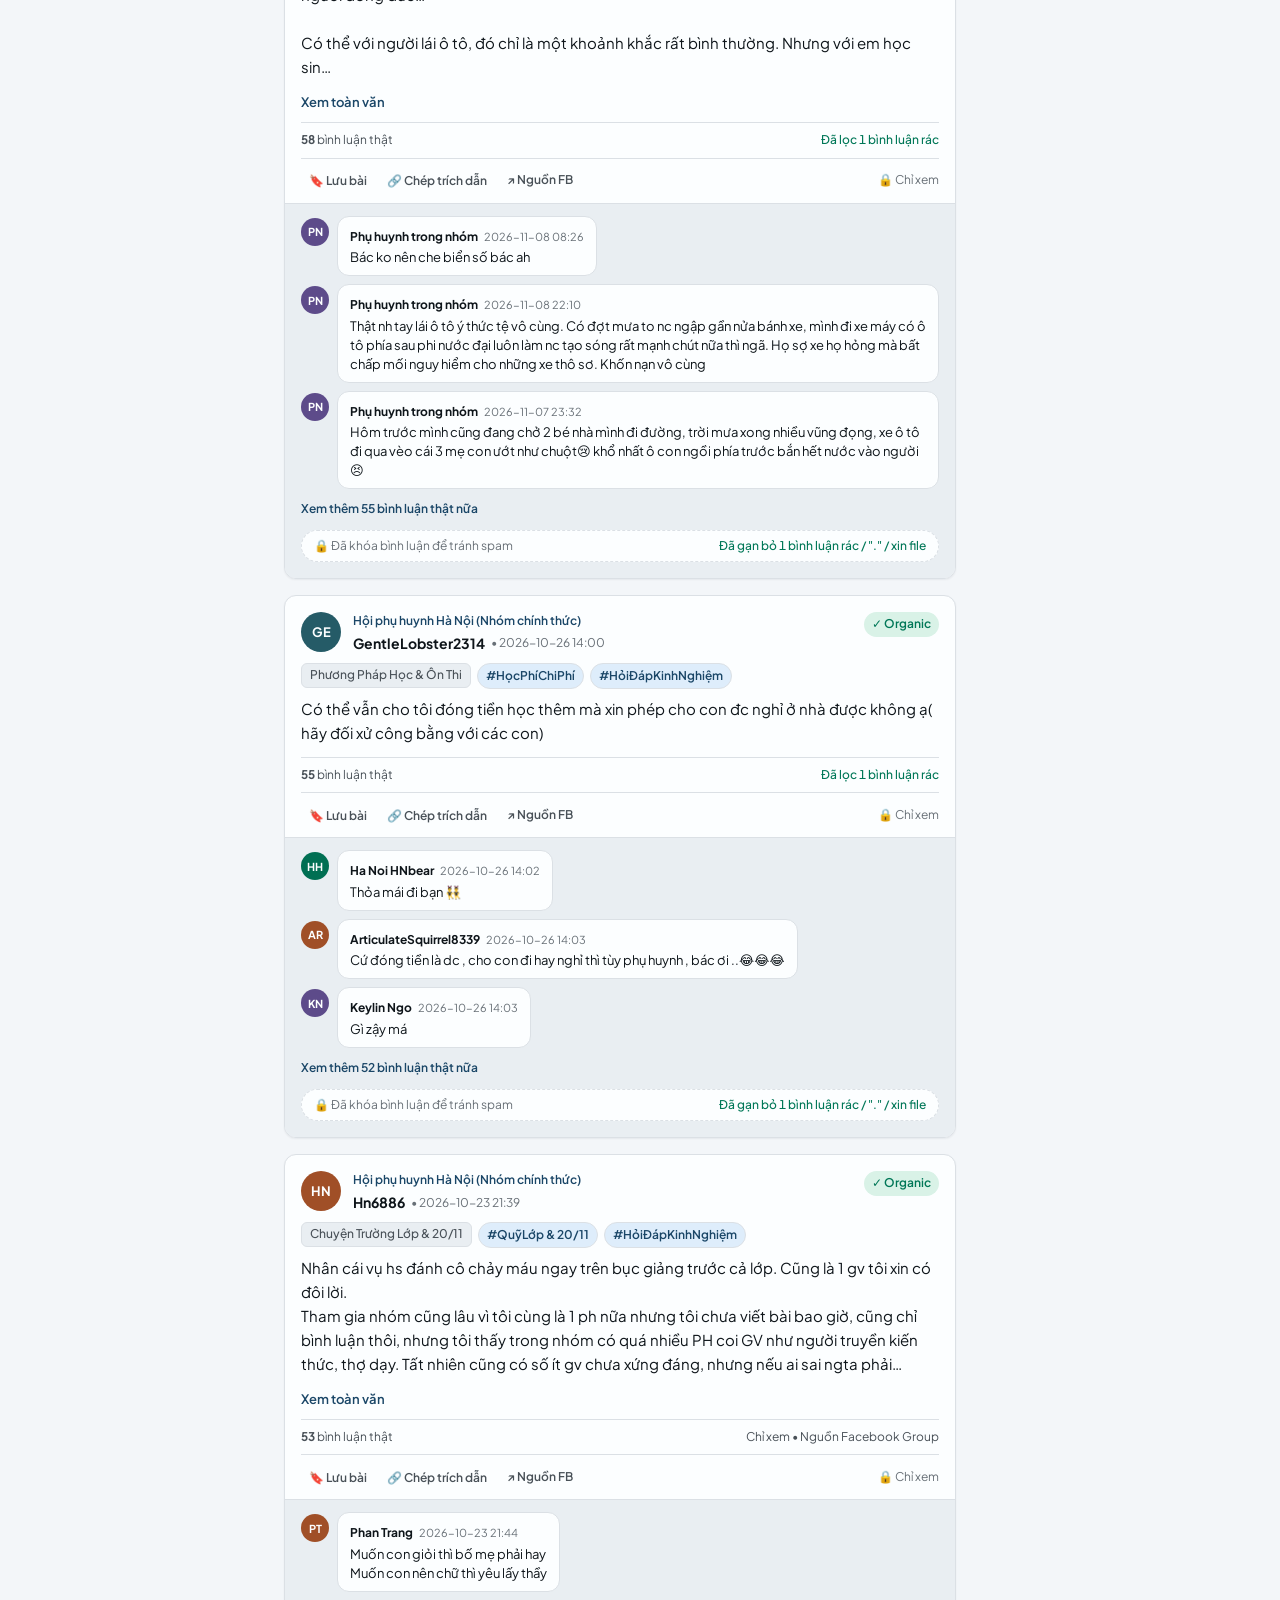
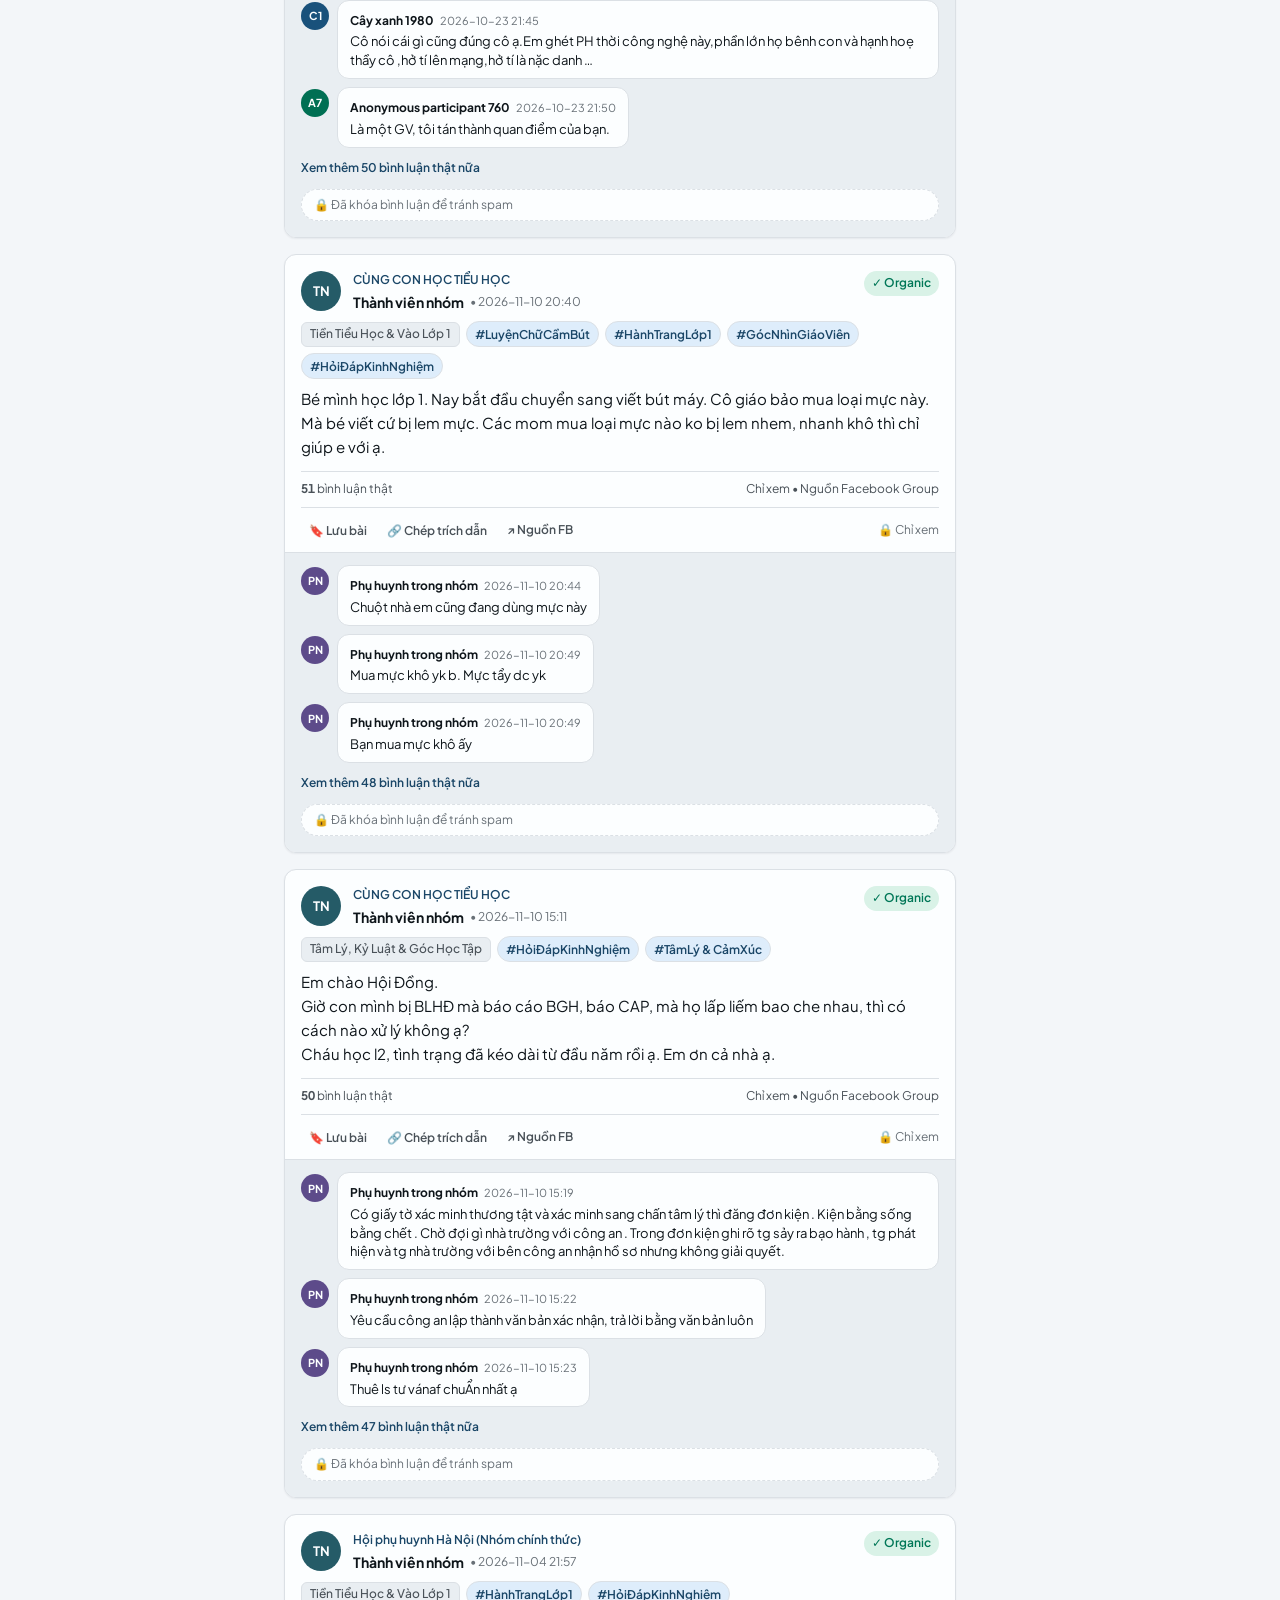
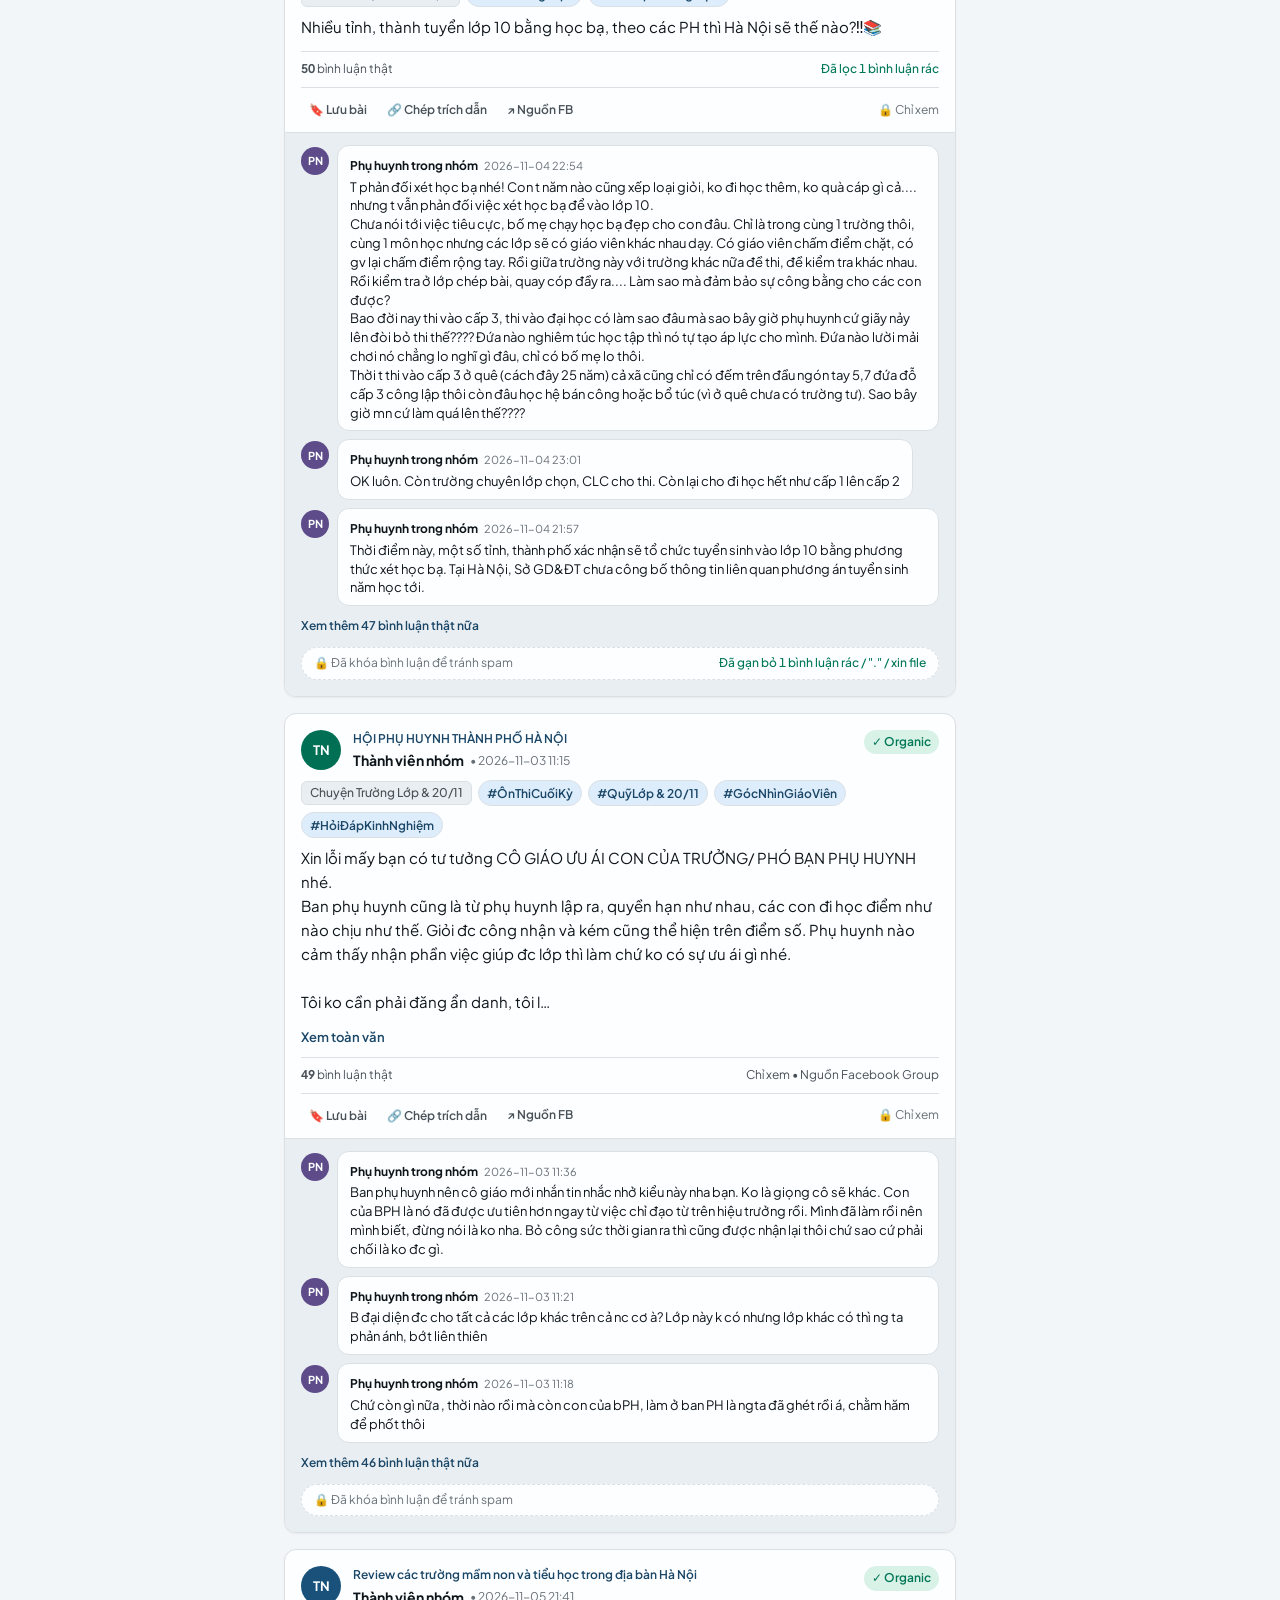
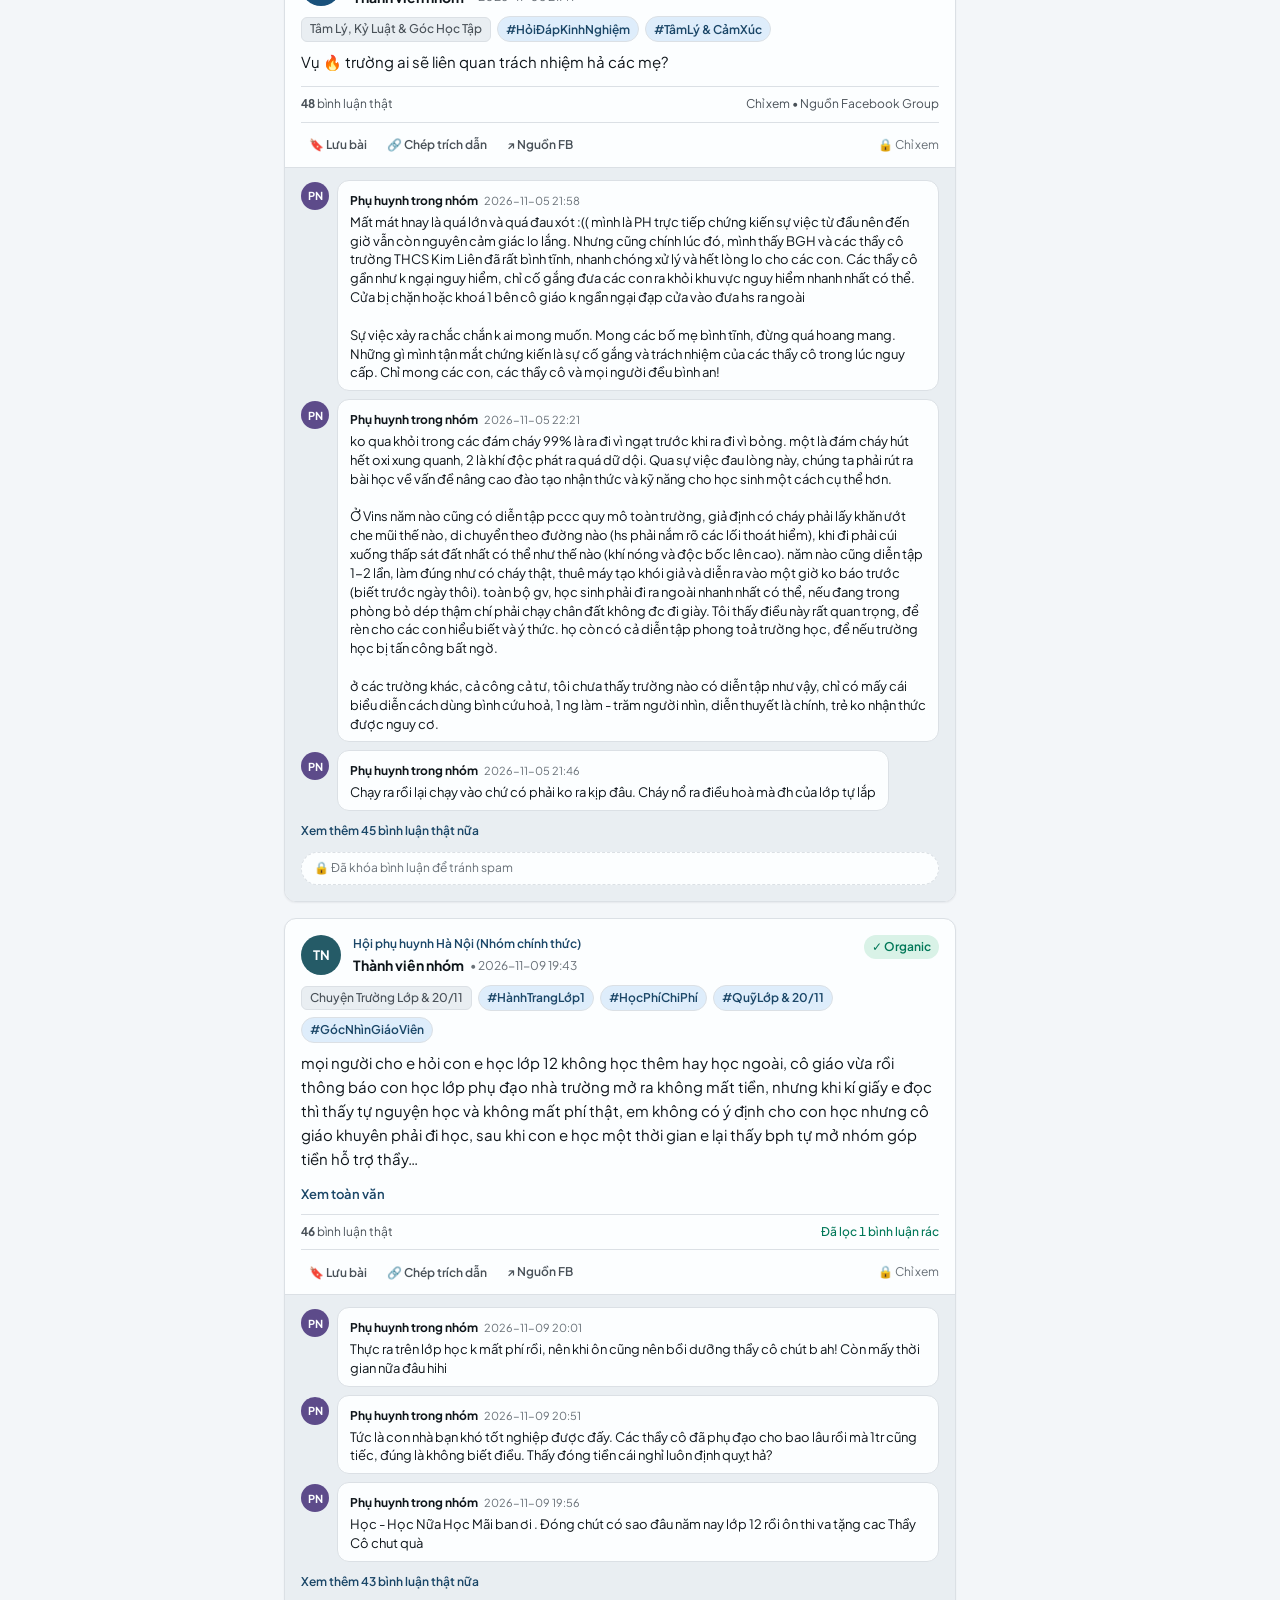
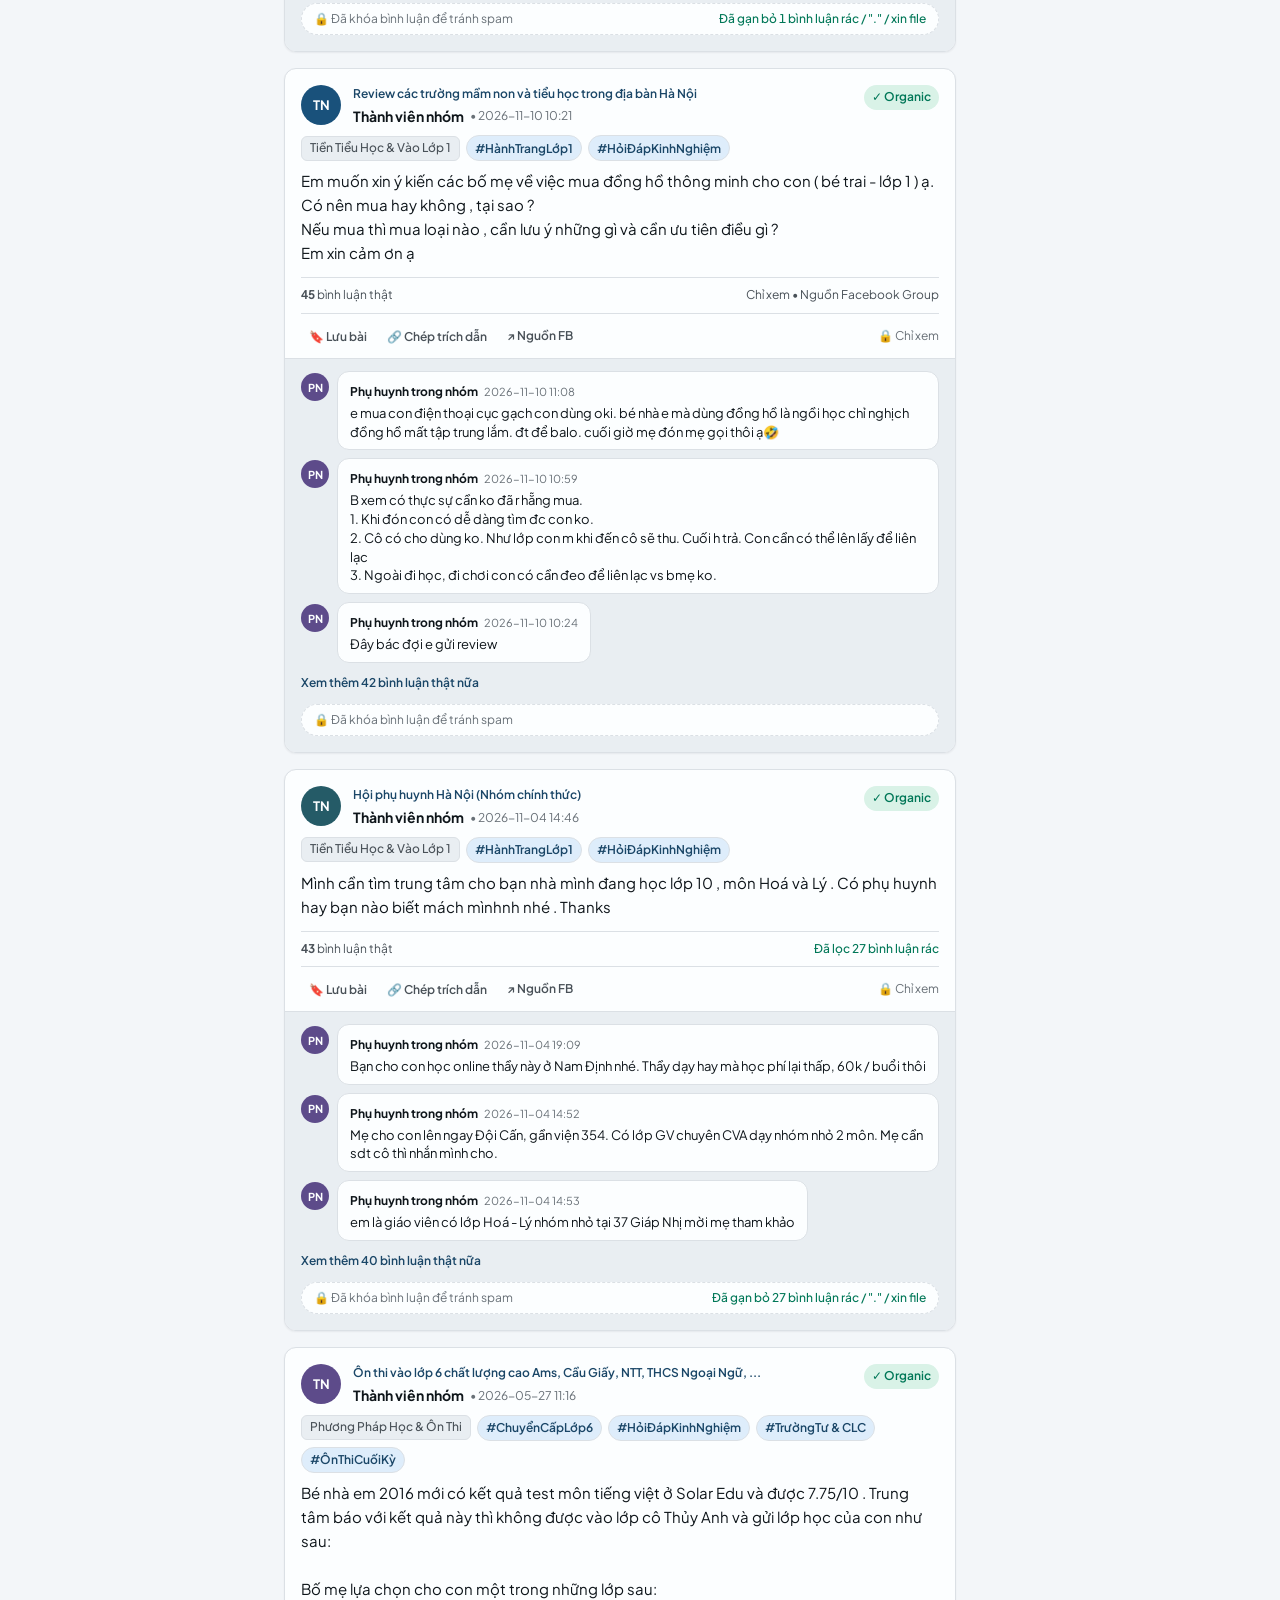
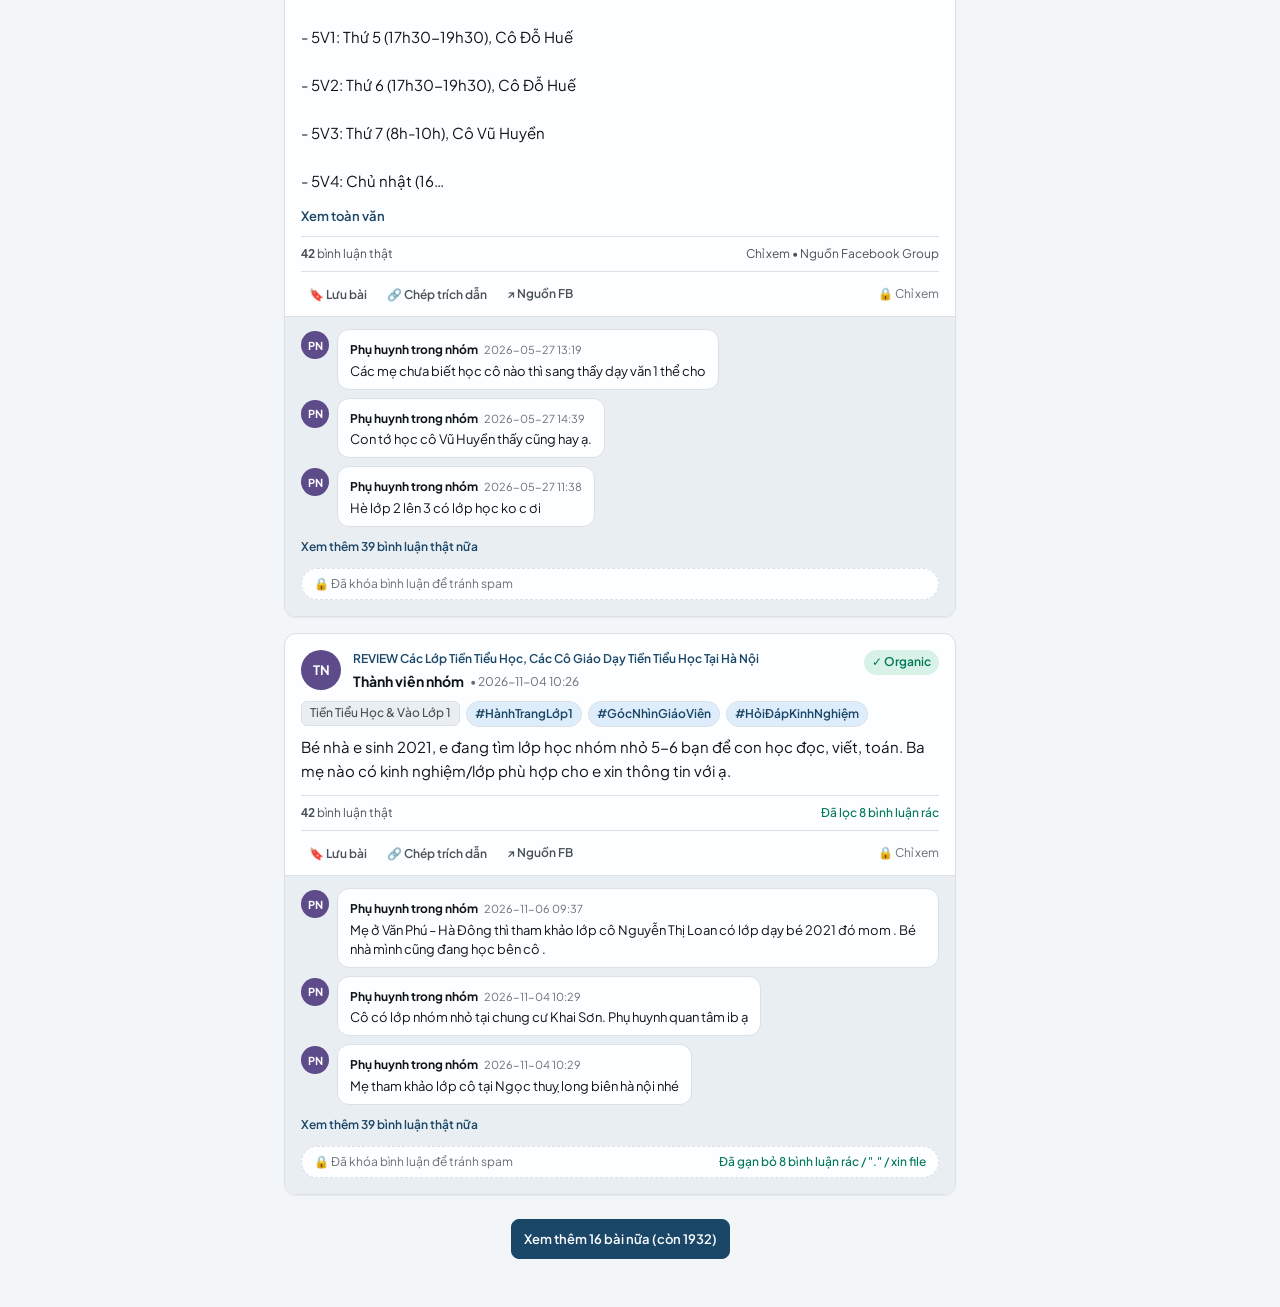
==== commit 497d8565: "feat(dien-dan): expand corpus to 1948 clean posts, 3626 comments & 20 interactive #tags" ====
--- a/dien-dan.html
+++ b/dien-dan.html
@@ -104,6 +104,14 @@
         <nav aria-label="Lọc theo chủ đề">
           <ul class="nav-list" id="topicNavList"></ul>
         </nav>
+      </section>
+
+      <section class="sidebar-card" aria-labelledby="tagsHeading">
+        <h2 class="sidebar-heading" id="tagsHeading">
+          <span>Thẻ Chuyên Môn (#Tag)</span>
+          <span class="num" id="sidebarTagTotal">0</span>
+        </h2>
+        <div class="sidebar-tag-cloud" id="sidebarTagList" role="group" aria-label="Lọc theo thẻ chuyên môn"></div>
       </section>
 
       <section class="sidebar-card" aria-labelledby="groupsHeading">
@@ -161,6 +169,8 @@
           <button type="button" class="sort-pill" data-sort="with_comments">Chỉ bài có bình luận</button>
         </div>
 
+        <div class="quick-tags-bar" id="quickTagsBar" role="group" aria-label="Thẻ chủ đề phổ biến"></div>
+
         <div class="active-filters-row">
           <div class="active-chips" id="activeFilterChips">
             <span class="num" id="resultCountLabel">Đang hiển thị 0 bài viết sạch</span>
--- a/assets/css/dien-dan.css
+++ b/assets/css/dien-dan.css
@@ -659,6 +659,94 @@
   color: var(--on-accent);
 }
 
+/* Sidebar Tag Cloud & Toolbar Quick Tags */
+.sidebar-tag-cloud {
+  display: flex;
+  flex-wrap: wrap;
+  gap: 6px;
+  max-height: 220px;
+  overflow-y: auto;
+  padding: 2px;
+}
+
+.tag-cloud-btn {
+  display: inline-flex;
+  align-items: center;
+  gap: 4px;
+  min-height: 30px;
+  padding: 3px 9px;
+  border-radius: var(--radius-full);
+  border: 1px solid var(--border);
+  background: var(--surface-sunken);
+  color: var(--text-muted);
+  font-size: var(--text-xs);
+  font-weight: var(--weight-medium);
+  cursor: pointer;
+  max-width: 100%;
+  transition: border-color var(--dur-fast) var(--ease-out), background-color var(--dur-fast) var(--ease-out), color var(--dur-fast) var(--ease-out);
+}
+
+.tag-cloud-btn:hover {
+  border-color: var(--accent);
+  color: var(--accent);
+  background: var(--accent-soft);
+}
+
+.tag-cloud-btn.is-active {
+  background: var(--accent);
+  border-color: var(--accent);
+  color: var(--on-accent);
+  font-weight: var(--weight-semibold);
+}
+
+.quick-tags-bar {
+  display: flex;
+  flex-wrap: wrap;
+  align-items: center;
+  gap: 6px;
+  padding-top: 2px;
+}
+
+.quick-tags-bar[hidden] {
+  display: none;
+}
+
+.quick-tags-label {
+  font-size: var(--text-xs);
+  font-weight: var(--weight-semibold);
+  color: var(--text-subtle);
+  margin-right: 2px;
+}
+
+.quick-tag-pill {
+  display: inline-flex;
+  align-items: center;
+  gap: 4px;
+  min-height: 28px;
+  padding: 2px 9px;
+  border-radius: var(--radius-full);
+  border: 1px solid var(--border);
+  background: var(--surface);
+  color: var(--text-muted);
+  font-size: var(--text-xs);
+  font-weight: var(--weight-medium);
+  cursor: pointer;
+  transition: border-color var(--dur-fast) var(--ease-out), background-color var(--dur-fast) var(--ease-out);
+}
+
+.quick-tag-pill:hover {
+  border-color: var(--accent);
+  color: var(--accent);
+  background: var(--accent-soft);
+}
+
+.quick-tag-pill.is-active {
+  background: var(--accent-soft);
+  border-color: var(--accent);
+  color: var(--accent);
+  font-weight: var(--weight-semibold);
+}
+
 .active-filters-row {
   display: flex;
   flex-wrap: wrap;
@@ -823,6 +911,33 @@
   font-size: var(--text-xs);
   color: var(--text-muted);
   font-weight: var(--weight-medium);
+}
+
+.post-tag-chip {
+  display: inline-flex;
+  align-items: center;
+  min-height: 26px;
+  padding: 2px 8px;
+  border-radius: var(--radius-full);
+  border: 1px solid var(--border);
+  background: var(--accent-soft);
+  color: var(--accent);
+  font-size: var(--text-xs);
+  font-weight: var(--weight-semibold);
+  cursor: pointer;
+  max-width: 100%;
+  transition: background-color var(--dur-fast) var(--ease-out), border-color var(--dur-fast) var(--ease-out);
+}
+
+.post-tag-chip:hover {
+  border-color: var(--accent);
+  background: var(--surface-sunken);
+}
+
+.post-tag-chip.is-active {
+  background: var(--accent);
+  border-color: var(--accent);
+  color: var(--on-accent);
 }
 
 .post-body {
@@ -1338,6 +1453,9 @@
   .btn,
   .btn-icon,
   .sort-pill,
+  .tag-cloud-btn,
+  .quick-tag-pill,
+  .post-tag-chip,
   .card-action-btn,
   .clear-filters-btn,
   .expand-body-btn,
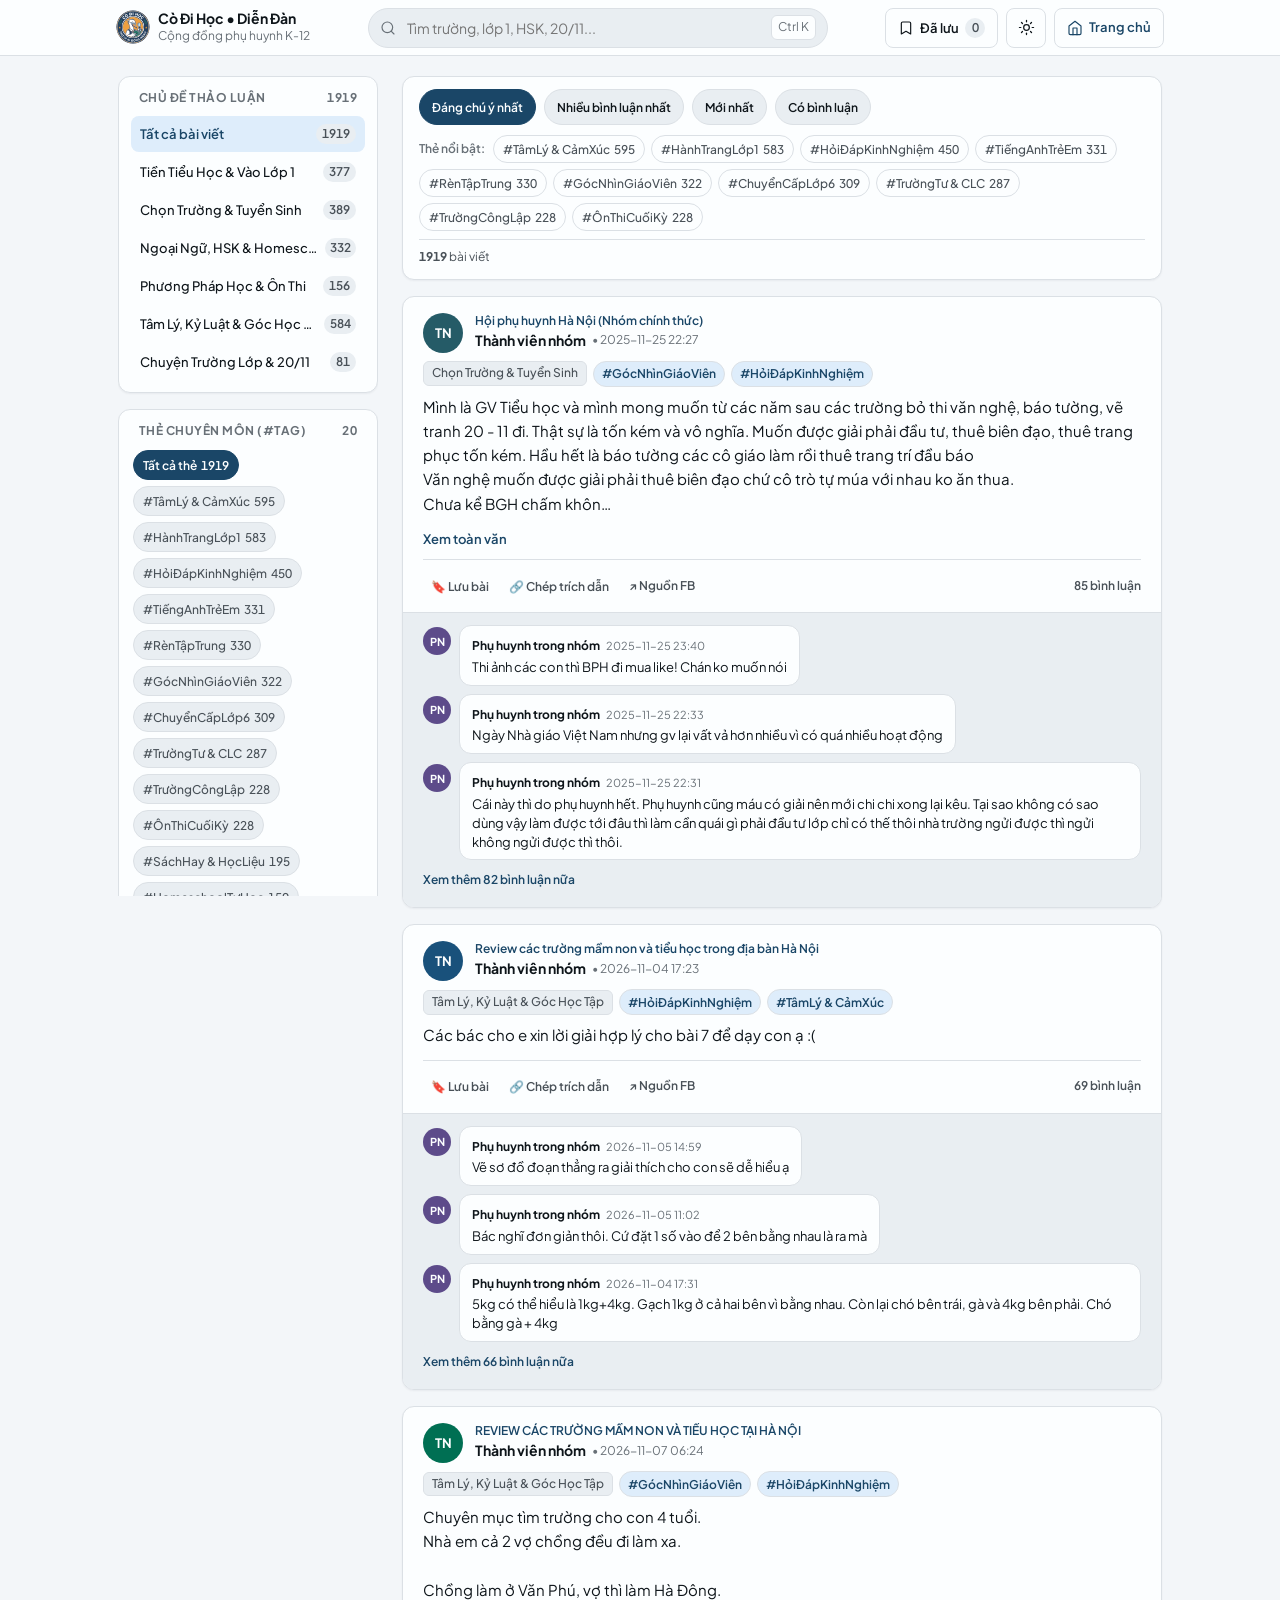
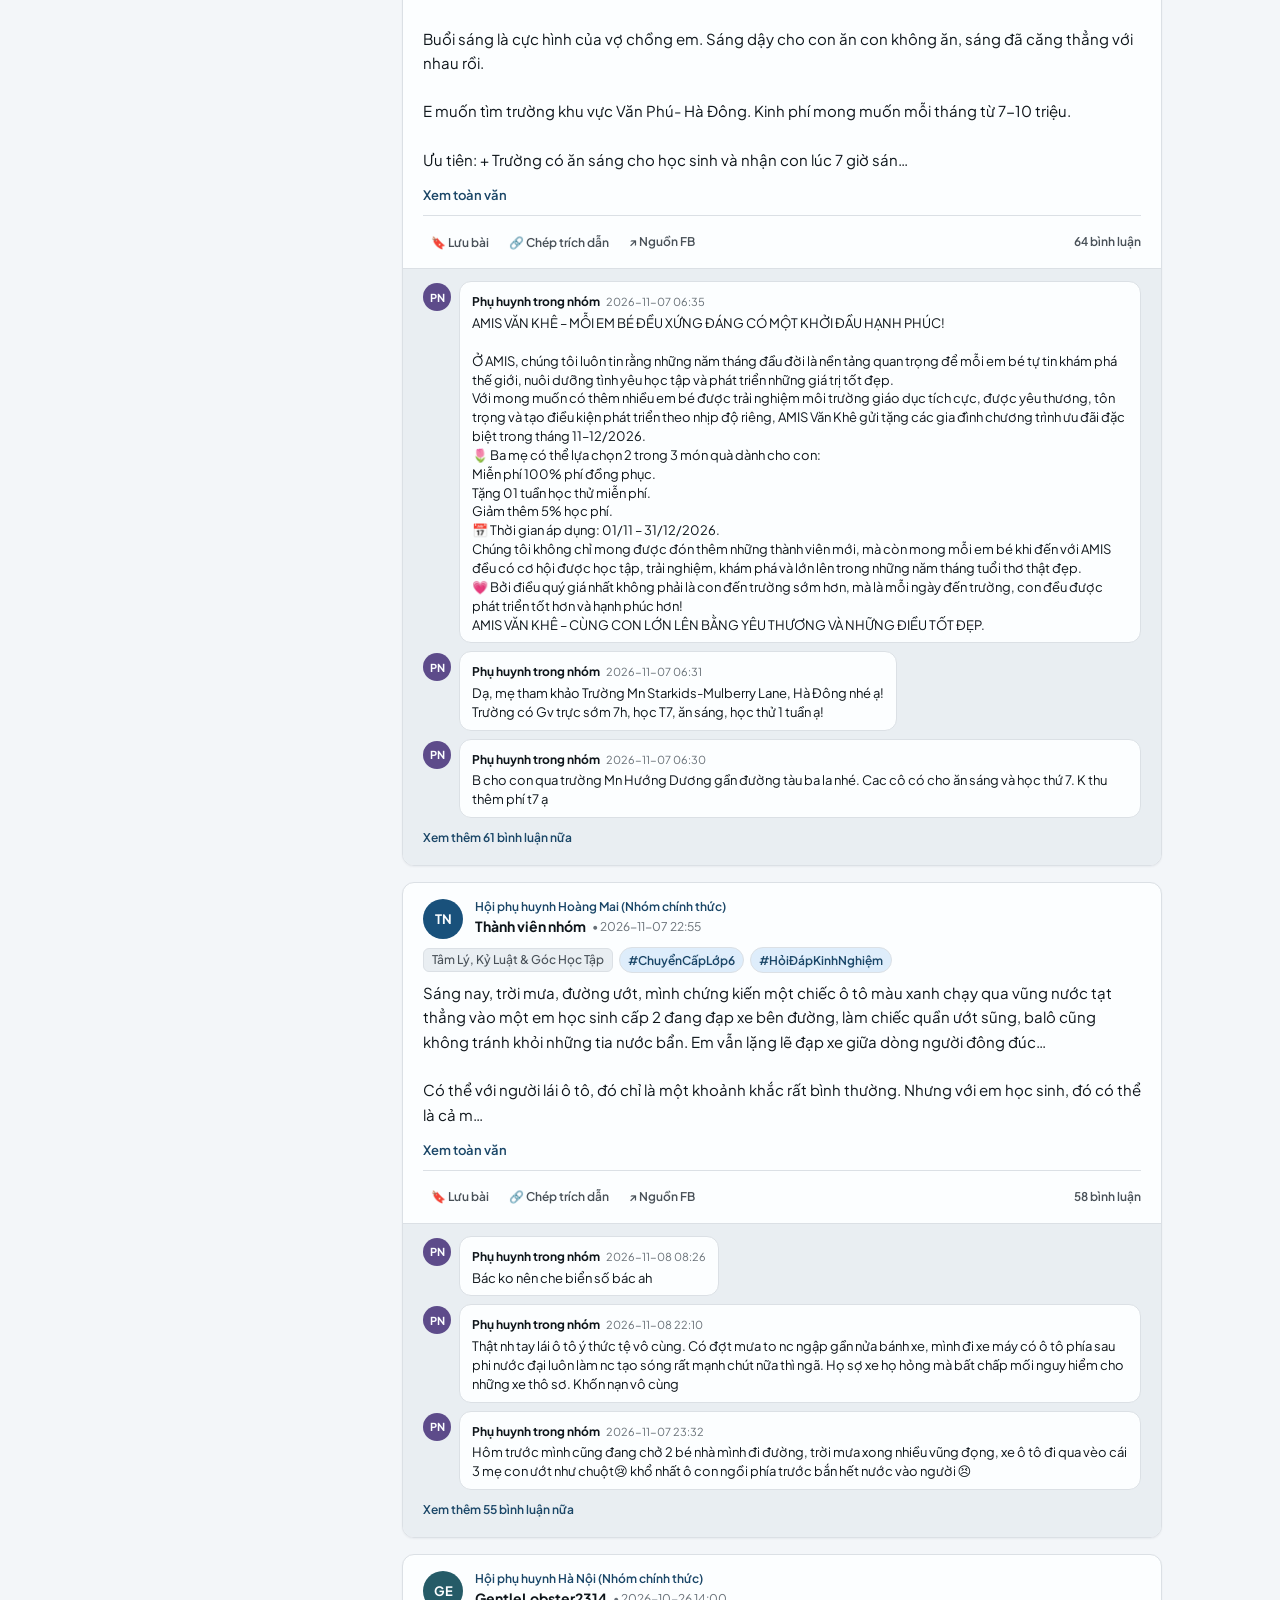
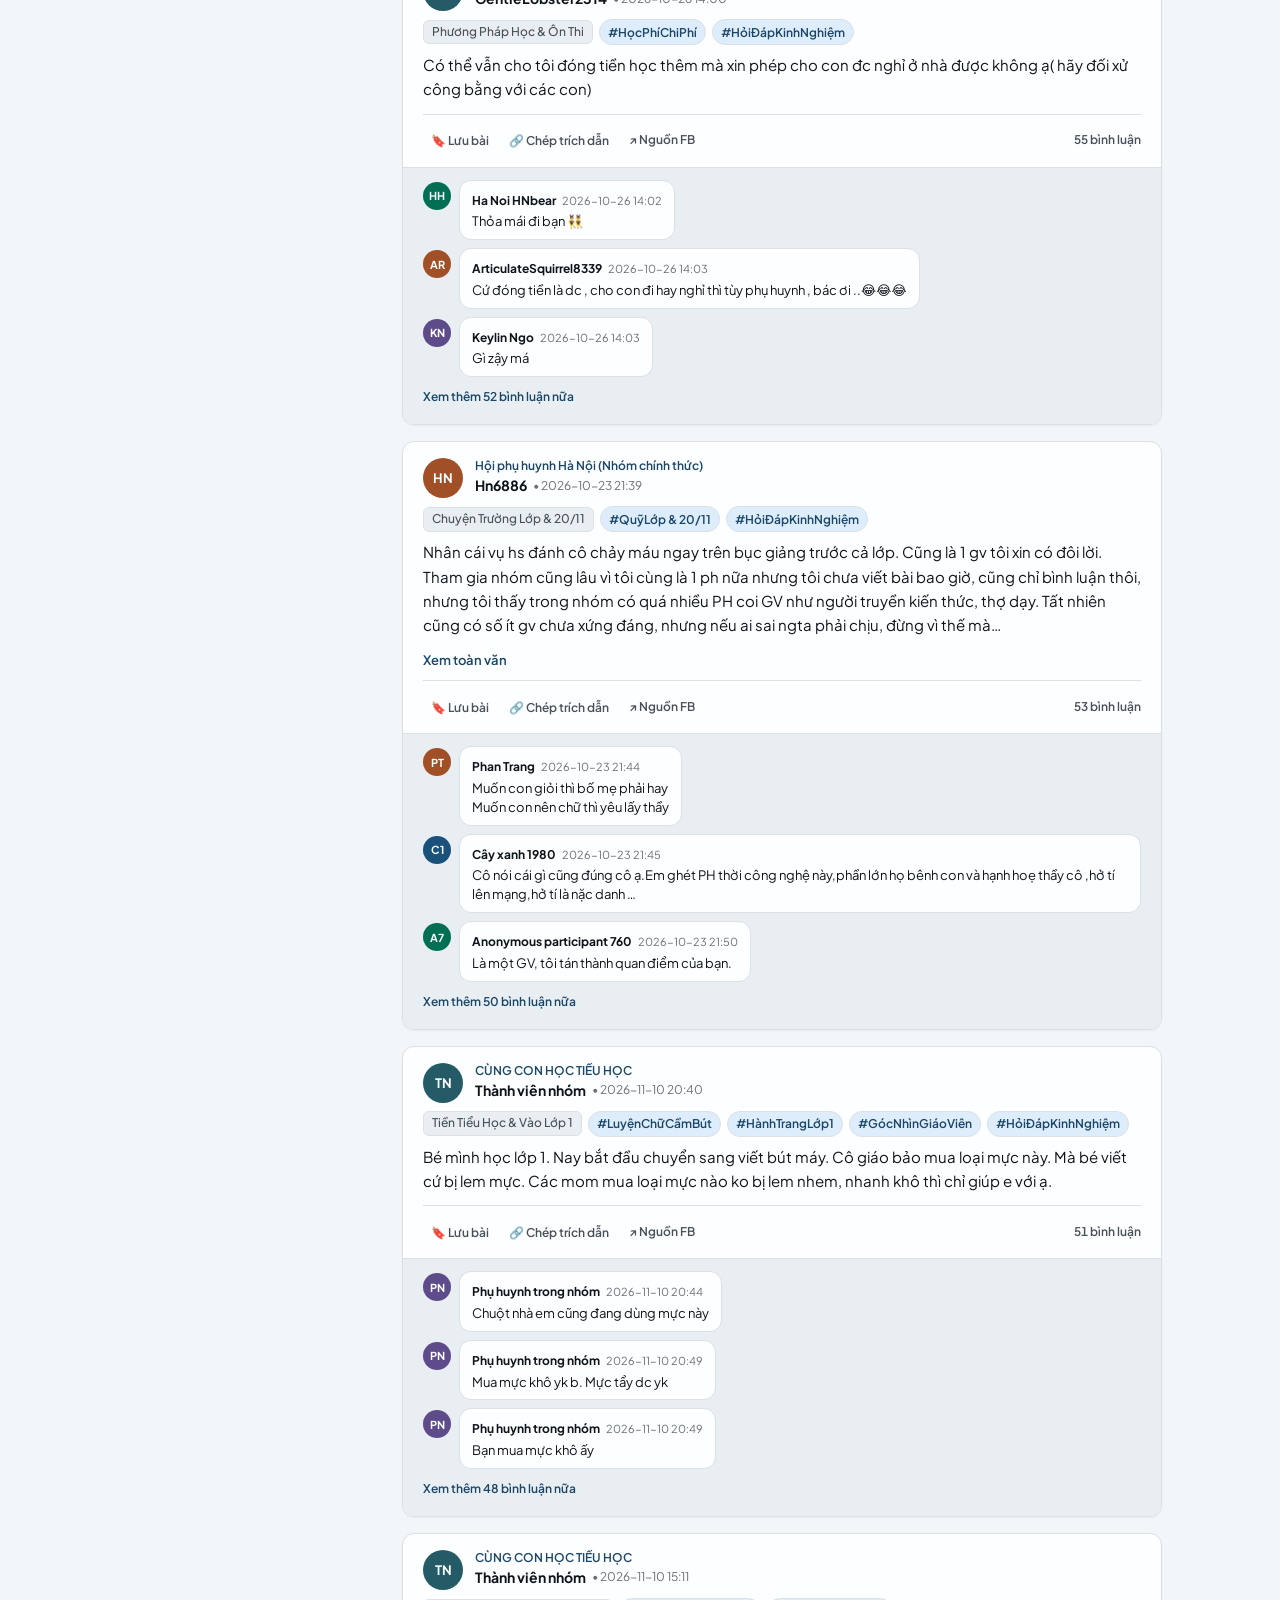
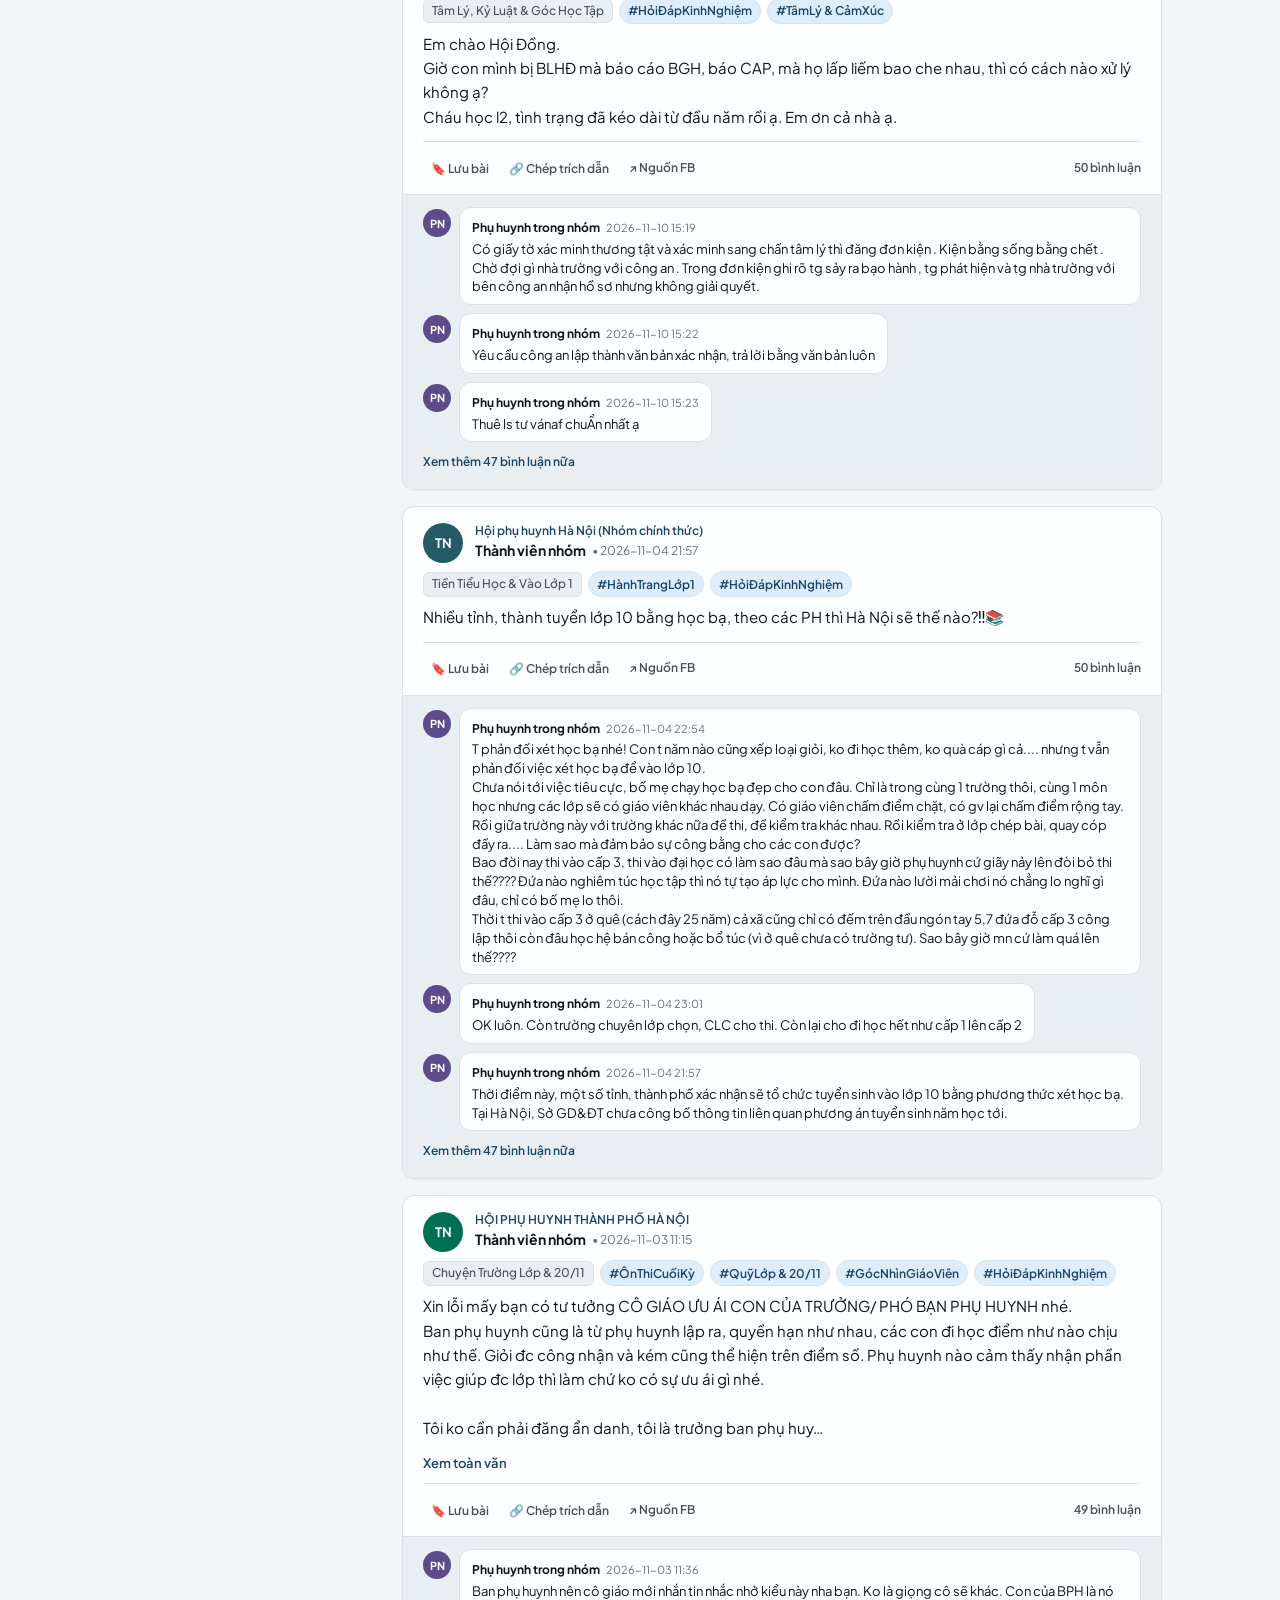
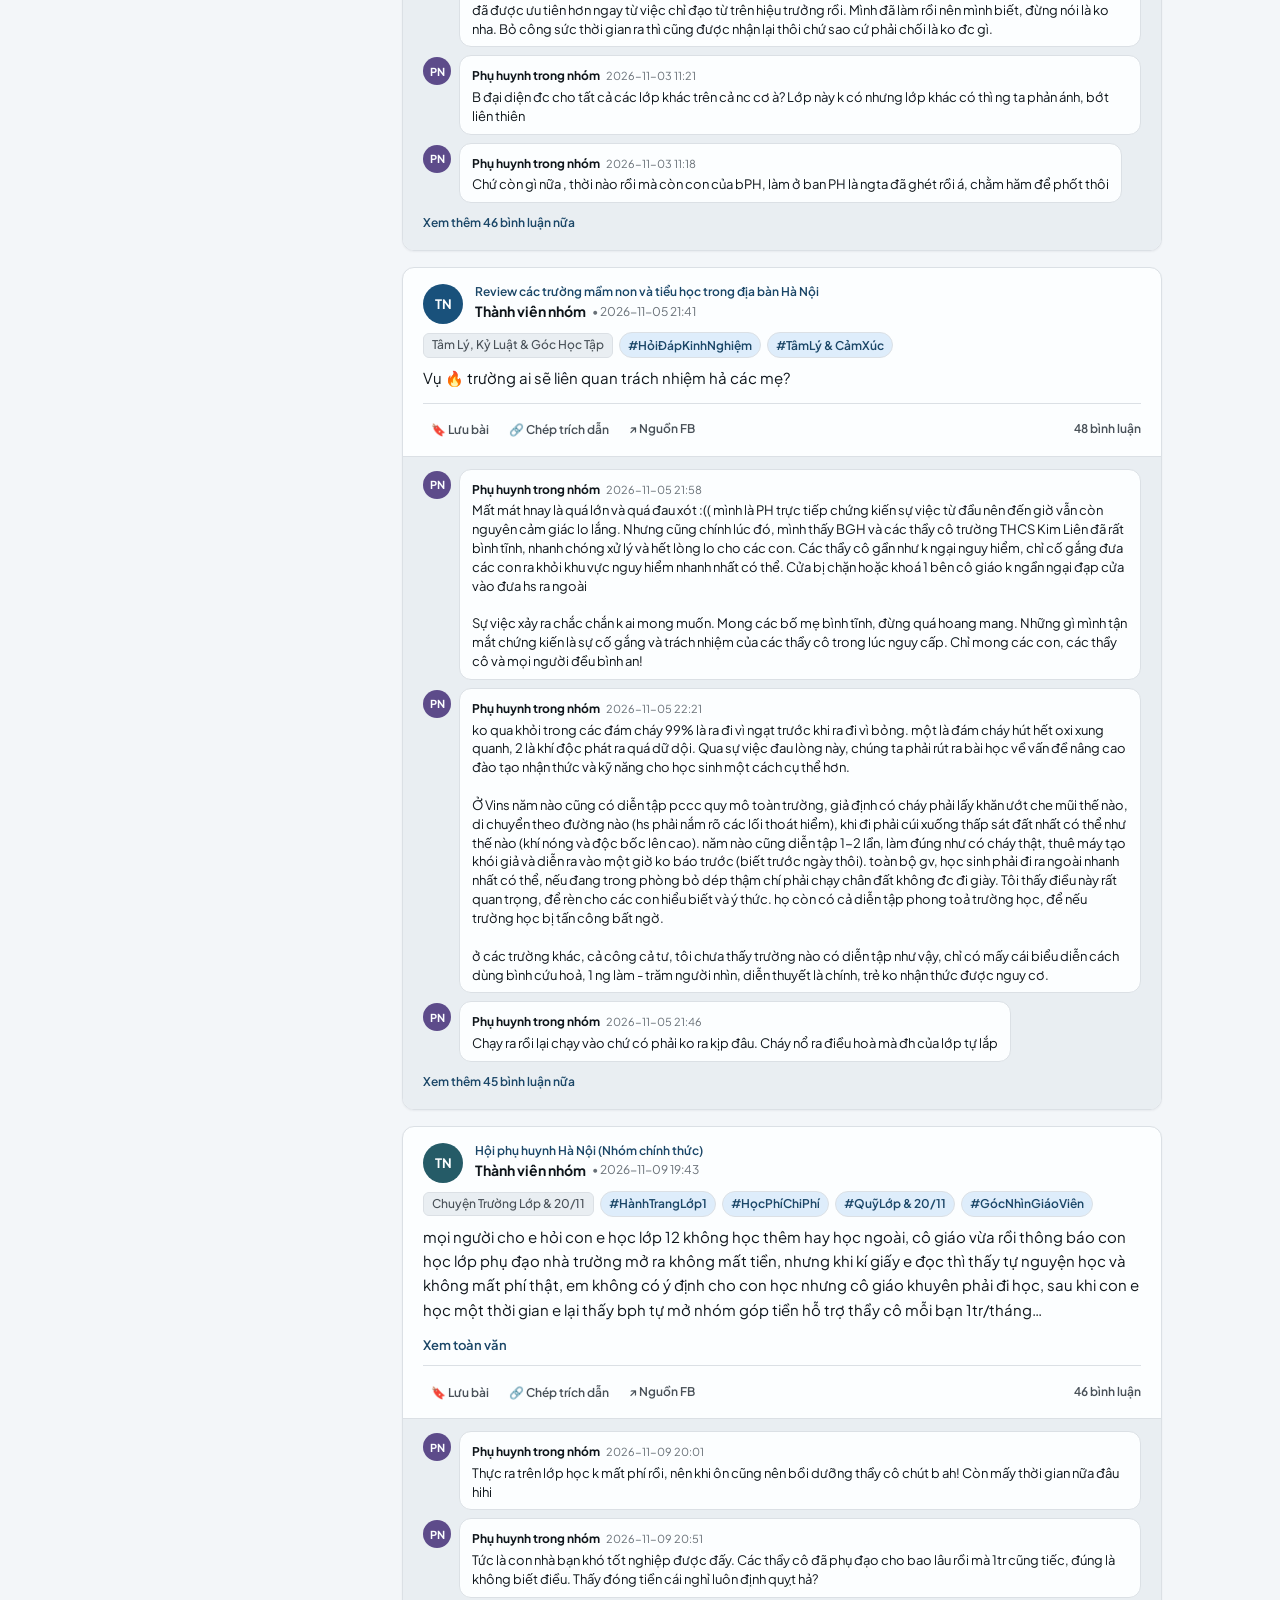
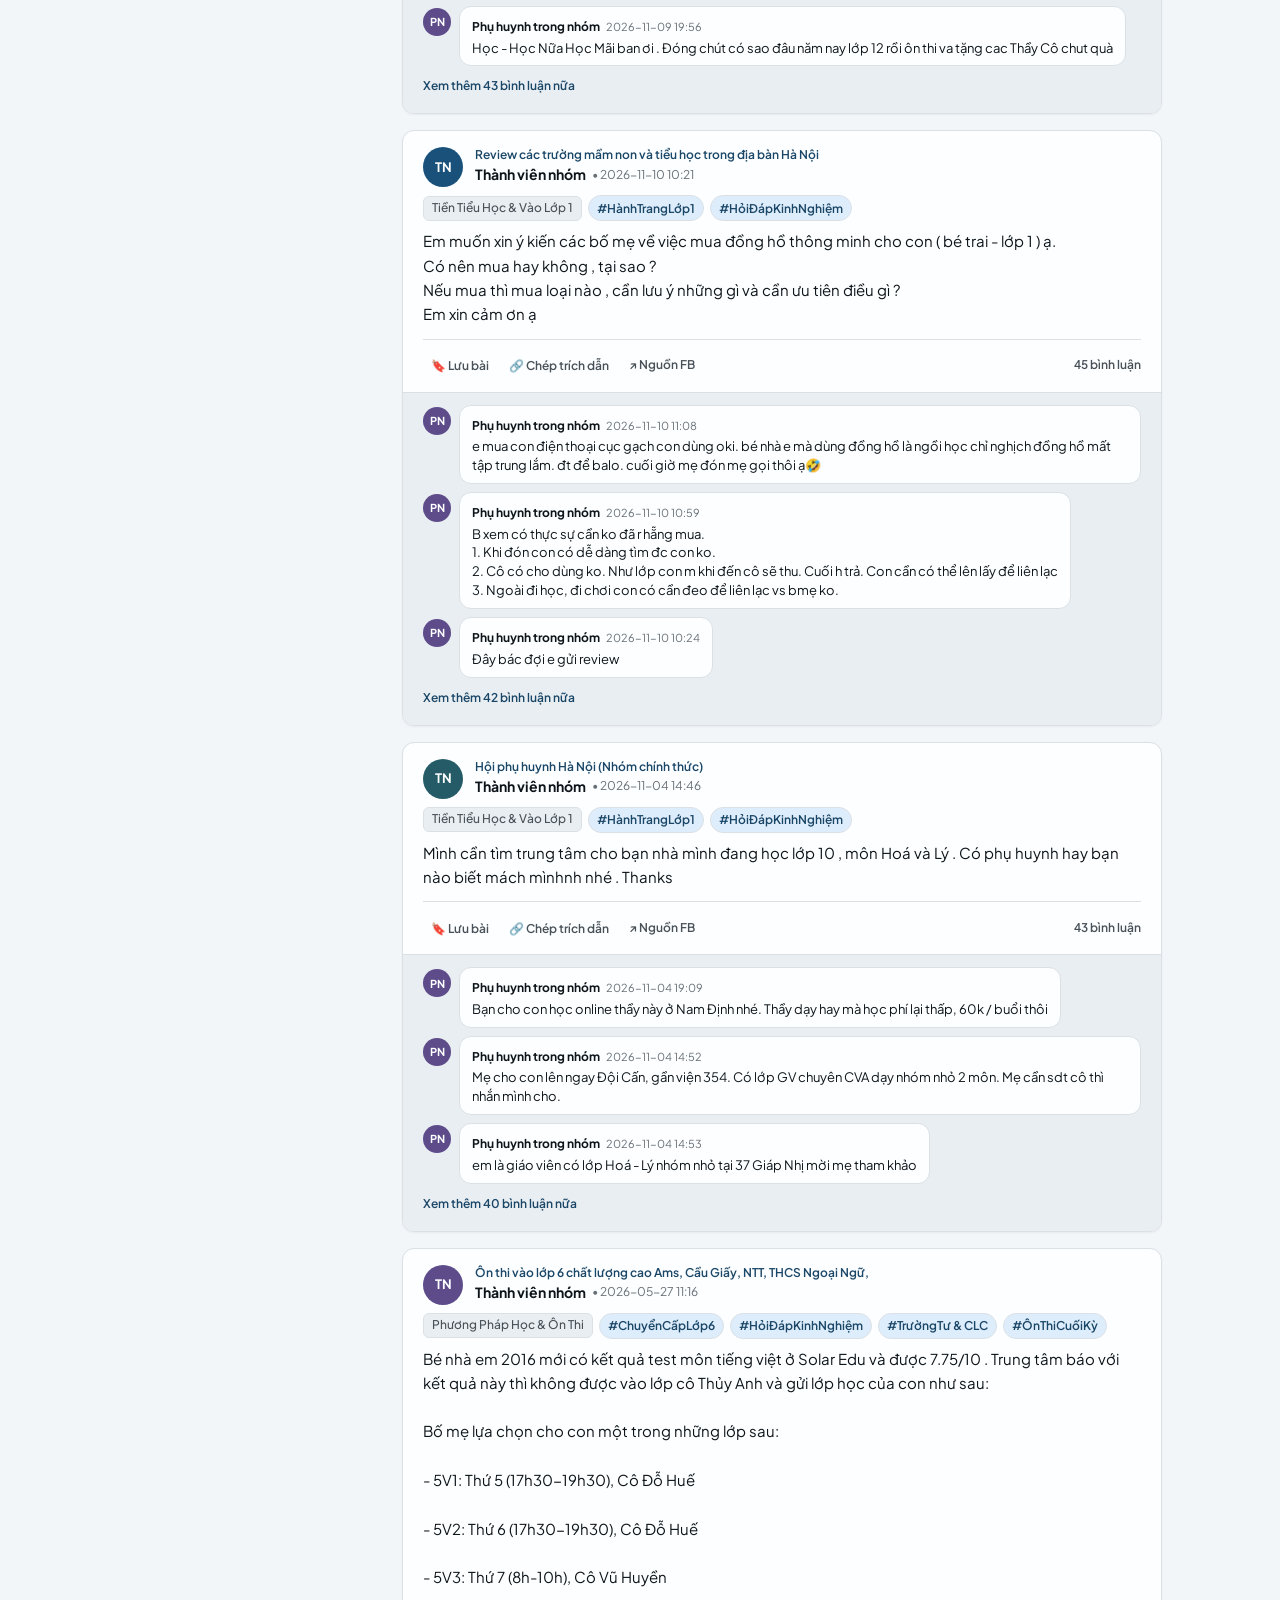
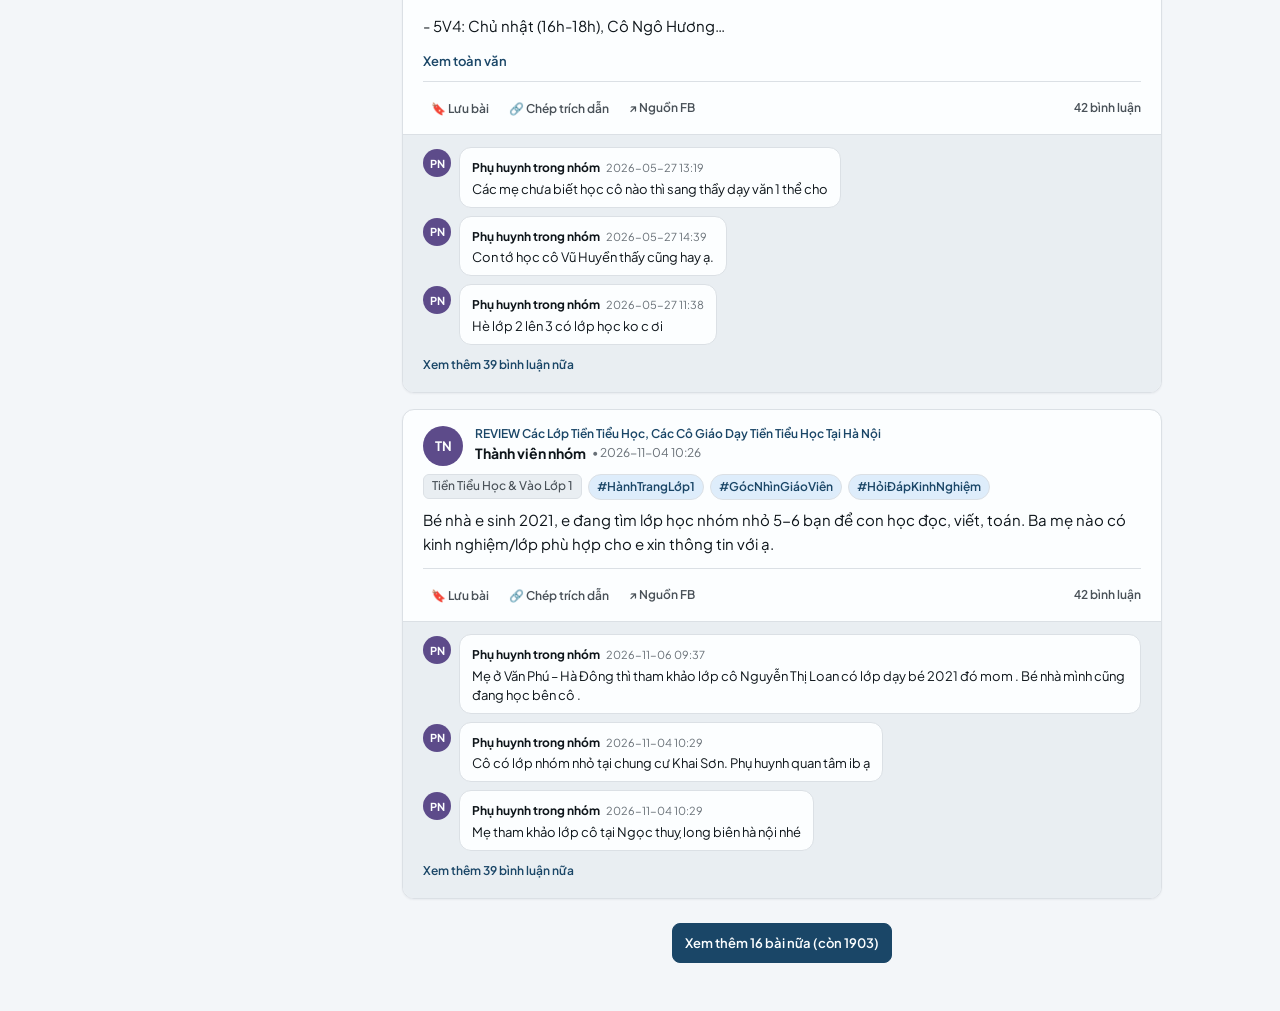
==== commit 869e1516: "refactor(dien-dan): simplify 2-column forum UI and clean group names & non-VN posts" ====
--- a/dien-dan.html
+++ b/dien-dan.html
@@ -3,20 +3,20 @@
 <head>
   <meta charset="UTF-8">
   <meta name="viewport" content="width=device-width, initial-scale=1.0">
-  <title>Cò Đi Học • Bảng Tin & Diễn Đàn Phụ Huynh Sạch (Chỉ Đọc)</title>
-  <meta name="description" content="Tổng hợp thảo luận thật của phụ huynh & giáo viên từ các hội nhóm K-12, đã tự động lọc sạch bài Seeding, rao vặt và bình luận rác.">
+  <title>Cò Đi Học • Diễn Đàn Phụ Huynh K-12</title>
+  <meta name="description" content="Kho thảo luận thực tế của phụ huynh và giáo viên K-12, đã được chọn lọc và gắn thẻ theo chủ đề.">
   <link rel="icon" type="image/svg+xml" href="assets/images/logo.svg">
 
   <link rel="preconnect" href="https://fonts.googleapis.com">
   <link rel="preconnect" href="https://fonts.gstatic.com" crossorigin>
-  <link href="https://fonts.googleapis.com/css2?family=Plus+Jakarta+Sans:wght@400;500;600;700&family=Merriweather:ital,wght@0,400;0,700;1,400&display=swap" rel="stylesheet">
+  <link href="https://fonts.googleapis.com/css2?family=Plus+Jakarta+Sans:wght@400;500;600;700&display=swap" rel="stylesheet">
   <link rel="stylesheet" href="assets/css/dien-dan.css">
 </head>
 <body>
   <header class="topbar">
     <div class="topbar-inner">
       <div class="brand-group">
-        <button type="button" class="mobile-drawer-btn" id="mobileFilterBtn" aria-label="Mở danh mục chủ đề và hội nhóm" aria-controls="leftSidebar" aria-expanded="false">
+        <button type="button" class="mobile-drawer-btn" id="mobileFilterBtn" aria-label="Mở danh mục chủ đề và thẻ" aria-controls="leftSidebar" aria-expanded="false">
           <svg width="20" height="20" viewBox="0 0 24 24" fill="none" stroke="currentColor" stroke-width="1.75" stroke-linecap="round" stroke-linejoin="round" aria-hidden="true">
             <line x1="3" y1="6" x2="21" y2="6"></line>
             <line x1="3" y1="12" x2="21" y2="12"></line>
@@ -27,8 +27,8 @@
         <a href="dien-dan.html" class="brand-link">
           <img src="assets/images/logo.svg" alt="Logo Cò Đi Học" class="brand-logo" width="36" height="36">
           <div class="brand-meta">
-            <span class="brand-title">Cò Đi Học • Diễn Đàn Sạch</span>
-            <span class="brand-sub">Chỉ đọc • Lọc 100% Seeding &amp; Spam</span>
+            <span class="brand-title">Cò Đi Học • Diễn Đàn</span>
+            <span class="brand-sub">Cộng đồng phụ huynh K-12</span>
           </div>
         </a>
       </div>
@@ -45,19 +45,11 @@
       </div>
 
       <div class="topbar-actions">
-        <button type="button" class="btn btn-shield" id="openSeedingDrawerBtn" aria-haspopup="dialog" aria-controls="seedingDrawer">
-          <svg width="16" height="16" viewBox="0 0 24 24" fill="none" stroke="currentColor" stroke-width="1.75" stroke-linecap="round" stroke-linejoin="round" aria-hidden="true">
-            <path d="M12 22s8-4 8-10V5l-8-3-8 3v7c0 6 8 10 8 10z"></path>
-            <path d="m9 12 2 2 4-4"></path>
-          </svg>
-          <span class="shield-label">Khiên lọc</span>
-          <span class="badge-count num" id="topBlockedCount">0</span>
-        </button>
-
         <button type="button" class="btn" id="savedFilterBtn" aria-pressed="false" title="Xem các bài viết bạn đã lưu">
           <svg width="16" height="16" viewBox="0 0 24 24" fill="none" stroke="currentColor" stroke-width="1.75" stroke-linecap="round" stroke-linejoin="round" aria-hidden="true">
             <path d="m19 21-7-4-7 4V5a2 2 0 0 1 2-2h10a2 2 0 0 1 2 2v16z"></path>
           </svg>
+          <span class="saved-btn-label">Đã lưu</span>
           <span class="badge-count num" id="savedCountBadge">0</span>
         </button>
 
@@ -80,7 +72,7 @@
             <path d="m3 9 9-7 9 7v11a2 2 0 0 1-2 2H5a2 2 0 0 1-2-2z"></path>
             <polyline points="9 22 9 12 15 12 15 22"></polyline>
           </svg>
-          <span class="home-link-label">Trang chủ Cò</span>
+          <span class="home-link-label">Trang chủ</span>
         </a>
       </div>
     </div>
@@ -90,15 +82,15 @@
 
   <div class="app-shell">
     <!-- Left Navigation Sidebar -->
-    <aside class="sidebar-left" id="leftSidebar" aria-label="Bộ lọc chủ đề và hội nhóm">
+    <aside class="sidebar-left" id="leftSidebar" aria-label="Danh mục chủ đề và thẻ">
       <div class="sidebar-mobile-head">
-        <strong>Bộ lọc Bảng Tin Sạch</strong>
-        <button type="button" class="btn btn-icon" id="closeSidebarBtn" aria-label="Đóng bộ lọc">✕</button>
+        <strong>Danh mục lọc bài</strong>
+        <button type="button" class="btn btn-icon" id="closeSidebarBtn" aria-label="Đóng danh mục">✕</button>
       </div>
 
       <section class="sidebar-card" aria-labelledby="topicsHeading">
         <h2 class="sidebar-heading" id="topicsHeading">
-          <span>6 Cụm Chủ Đề Nóng</span>
+          <span>Chủ Đề Thảo Luận</span>
           <span class="num" id="sidebarTotalClean">0</span>
         </h2>
         <nav aria-label="Lọc theo chủ đề">
@@ -113,67 +105,26 @@
         </h2>
         <div class="sidebar-tag-cloud" id="sidebarTagList" role="group" aria-label="Lọc theo thẻ chuyên môn"></div>
       </section>
-
-      <section class="sidebar-card" aria-labelledby="groupsHeading">
-        <h2 class="sidebar-heading" id="groupsHeading">
-          <span>Hội Nhóm Đã Quét</span>
-          <span class="num" id="sidebarGroupTotal">0</span>
-        </h2>
-        <input type="search" id="groupQuickSearch" class="group-filter-input" aria-label="Tìm nhanh tên hội nhóm" placeholder="Lọc nhanh tên nhóm...">
-        <ul class="nav-list group-scroll-list" id="groupNavList"></ul>
-      </section>
     </aside>
 
-    <!-- Center Facebook-Style Clean Feed -->
+    <!-- Center Feed -->
     <main class="feed-main" id="mainFeed">
-      <section class="readonly-composer" aria-label="Thông báo chế độ chỉ đọc">
-        <div class="readonly-top">
-          <div>
-            <div class="readonly-title-row">
-              <span class="lock-pill">
-                <svg width="13" height="13" viewBox="0 0 24 24" fill="none" stroke="currentColor" stroke-width="2" stroke-linecap="round" stroke-linejoin="round" aria-hidden="true">
-                  <rect width="18" height="11" x="3" y="11" rx="2" ry="2"></rect>
-                  <path d="M7 11V7a5 5 0 0 1 10 0v4"></path>
-                </svg>
-                <span>Chế độ Chỉ Đọc (Read-Only)</span>
-              </span>
-            </div>
-            <h1 class="readonly-heading">Bảng Tin Thảo Luận Phụ Huynh Đã Làm Sạch</h1>
-            <p class="readonly-desc" id="composerSubtitle">
-              Đang tải dữ liệu sạch từ kho hội nhóm Cò Đi Học...
-            </p>
-          </div>
-        </div>
-
-        <div class="readonly-fake-box">
-          <span>🔒 Đã khóa tính năng đăng bài &amp; bình luận để giữ diễn đàn 0% quảng cáo, 0% nick clone.</span>
-          <button type="button" class="clear-filters-btn" id="inlineInspectSeedingBtn">Xem mẫu đã chặn →</button>
-        </div>
-      </section>
-
-      <!-- Compact Telemetry Strip for Tablet/Mobile -->
-      <div class="mobile-telemetry-strip" id="mobileTelemetryStrip">
-        <div>
-          <strong class="num" id="mobileCleanStat">0</strong> bài sạch &bull;
-          <span class="num" id="mobileBlockedStat">0</span> Seeding đã lọc
-        </div>
-        <button type="button" class="btn btn-shield" id="mobileOpenDrawerBtn">Xem chi tiết lọc</button>
-      </div>
+      <h1 class="sr-only">Diễn đàn thảo luận phụ huynh Cò Đi Học</h1>
 
       <!-- Filter & Sort Bar -->
       <section class="filter-toolbar" aria-label="Sắp xếp và lọc bài viết">
         <div class="sort-pills" role="group" aria-label="Sắp xếp danh sách bài viết">
           <button type="button" class="sort-pill is-active" data-sort="hot">Đáng chú ý nhất</button>
-          <button type="button" class="sort-pill" data-sort="comments">Nhiều thảo luận thật</button>
-          <button type="button" class="sort-pill" data-sort="recent">Mới quét gần đây</button>
-          <button type="button" class="sort-pill" data-sort="with_comments">Chỉ bài có bình luận</button>
+          <button type="button" class="sort-pill" data-sort="comments">Nhiều bình luận nhất</button>
+          <button type="button" class="sort-pill" data-sort="recent">Mới nhất</button>
+          <button type="button" class="sort-pill" data-sort="with_comments">Có bình luận</button>
         </div>
 
-        <div class="quick-tags-bar" id="quickTagsBar" role="group" aria-label="Thẻ chủ đề phổ biến"></div>
+        <div class="quick-tags-bar" id="quickTagsBar" role="group" aria-label="Thẻ nổi bật"></div>
 
         <div class="active-filters-row">
           <div class="active-chips" id="activeFilterChips">
-            <span class="num" id="resultCountLabel">Đang hiển thị 0 bài viết sạch</span>
+            <span class="num" id="resultCountLabel">Đang hiển thị 0 bài viết</span>
           </div>
           <button type="button" class="clear-filters-btn" id="clearFiltersBtn" hidden>Xóa bộ lọc</button>
         </div>
@@ -184,68 +135,10 @@
 
       <!-- Pagination -->
       <div class="load-more-wrap" id="loadMoreWrap" hidden>
-        <button type="button" class="btn btn-primary" id="loadMoreBtn">Xem thêm bài viết sạch</button>
+        <button type="button" class="btn btn-primary" id="loadMoreBtn">Xem thêm bài viết</button>
       </div>
     </main>
-
-    <!-- Right Telemetry & Market Signals Rail -->
-    <aside class="rail-right" aria-label="Thống kê lọc seeding và tiêu điểm tuần">
-      <section class="rail-card" aria-labelledby="purityCardTitle">
-        <h2 class="rail-title" id="purityCardTitle">
-          <span>🛡️ Khiên Kiểm Toán Sạch</span>
-          <span class="num" id="cleanRatioBadge">0%</span>
-        </h2>
-
-        <div class="kpi-grid">
-          <div class="kpi-box">
-            <div class="kpi-value is-success num" id="kpiCleanPosts">0</div>
-            <div class="kpi-label">Bài viết thật (Organic)</div>
-          </div>
-          <div class="kpi-box">
-            <div class="kpi-value is-danger num" id="kpiBlockedPosts">0</div>
-            <div class="kpi-label">Seeding / Rao vặt đã lọc</div>
-          </div>
-          <div class="kpi-box">
-            <div class="kpi-value num" id="kpiCleanComments">0</div>
-            <div class="kpi-label">Bình luận hữu ích</div>
-          </div>
-          <div class="kpi-box">
-            <div class="kpi-value num" id="kpiBlockedComments">0</div>
-            <div class="kpi-label">Cmt ".", ib, rác đã bỏ</div>
-          </div>
-        </div>
-
-        <div class="purity-meter" aria-hidden="true">
-          <div class="purity-meter-fill" id="purityMeterFill" style="width: 65%"></div>
-        </div>
-
-        <ul class="breakdown-list" id="seedingBreakdownList"></ul>
-
-        <button type="button" class="btn btn-shield" id="railOpenSeedingBtn">
-          Kiểm tra các bài Seeding đã chặn
-        </button>
-      </section>
-
-      <section class="rail-card" aria-labelledby="insightsTitle">
-        <h2 class="rail-title" id="insightsTitle">
-          <span>🔥 Tiêu Điểm Phụ Huynh Tuần Này</span>
-        </h2>
-        <div class="insight-list" id="insightList"></div>
-      </section>
-    </aside>
   </div>
-
-  <!-- Seeding Transparency Drawer -->
-  <dialog id="seedingDrawer" class="seeding-dialog" aria-labelledby="seedingDialogTitle">
-    <div class="dialog-head">
-      <div>
-        <h2 id="seedingDialogTitle">Hồ Sơ Bài Seeding &amp; Rác Đã Chặn</h2>
-        <span class="post-time" id="seedingDialogSub">Đối chiếu minh bạch các bài bị loại khỏi Bảng Tin Sạch</span>
-      </div>
-      <button type="button" class="btn btn-icon" id="closeSeedingDrawerBtn" aria-label="Đóng hộp kiểm toán">✕</button>
-    </div>
-    <div class="dialog-body" id="seedingDrawerBody"></div>
-  </dialog>
 
   <div class="toast-msg" id="toastMsg" role="status" aria-live="polite" hidden></div>
 
--- a/assets/css/dien-dan.css
+++ b/assets/css/dien-dan.css
@@ -1,12 +1,12 @@
 /*
- * Cò Đi Học — Bảng Tin & Diễn Đàn Phụ Huynh Sạch (Chỉ Đọc)
+ * Cò Đi Học — Diễn Đàn Phụ Huynh K-12 (Bản Tinh Gọn)
  * Token Architecture: starter-tokens-product.css (--hue: 245) + co-di-hoc-logo/design-tokens.json
  */
 
 :root {
   --hue: 245;
 
-  /* Official Brand Tokens (co-di-hoc-logo/design-tokens.json) */
+  /* Brand Tokens */
   --cdh-navy-dark: #0D1D39;
   --cdh-navy: #26405E;
   --cdh-orange: #EEA03F;
@@ -45,16 +45,7 @@
   --on-accent: var(--gray-0);
   --focus-ring: oklch(58% 0.14 var(--hue));
 
-  --success: oklch(50% 0.11 168);
-  --success-soft: oklch(94% 0.03 168);
-  --warning: oklch(72% 0.14 70);
-  --warning-soft: oklch(95% 0.04 75);
-  --warning-text: oklch(36% 0.08 65);
-  --danger: oklch(52% 0.16 25);
-  --danger-soft: oklch(95% 0.03 25);
   --highlight-mark: oklch(91% 0.08 85);
-
-  --fb-comment-bg: var(--gray-100);
   --fb-thread-line: var(--gray-300);
 
   --avatar-bg-1: oklch(42% 0.09 245);
@@ -65,16 +56,12 @@
 
   /* Typography */
   --font-sans: "Plus Jakarta Sans", system-ui, -apple-system, sans-serif;
-  --font-serif: "Merriweather", Georgia, serif;
   --text-xs: 0.75rem;      /* 12px */
   --text-sm: 0.8125rem;    /* 13px */
   --text-base: 0.875rem;   /* 14px */
-  --text-md: 0.9375rem;    /* 15px post body Facebook comfort */
+  --text-md: 0.9375rem;    /* 15px */
   --text-lg: 1.125rem;     /* 18px */
-  --text-xl: 1.375rem;     /* 22px */
-  --leading-tight: 1.3;
   --leading-normal: 1.55;
-  --weight-regular: 400;
   --weight-medium: 500;
   --weight-semibold: 600;
   --weight-bold: 700;
@@ -93,29 +80,25 @@
   --radius-md: 8px;
   --radius-lg: 12px;
   --radius-full: 999px;
-  --shadow-card: 0 1px 2px oklch(20% 0.02 var(--hue) / 0.06);
+  --shadow-card: 0 1px 2px oklch(20% 0.02 var(--hue) / 0.05);
   --shadow-overlay: 0 4px 12px oklch(20% 0.02 var(--hue) / 0.08), 0 16px 36px oklch(20% 0.02 var(--hue) / 0.14);
 
-  /* Layout Sizing */
+  /* 2-Column Centered Layout Sizing */
   --topbar-h: 56px;
-  --sidebar-w: 248px;
+  --sidebar-w: 260px;
   --feed-max: 760px;
-  --rail-w: 288px;
-  --content-max: 1380px;
+  --content-max: 1080px;
   --control-h-sm: 36px;
   --control-h: 40px;
-  --control-h-lg: 44px;
 
   /* Motion */
   --dur-fast: 140ms;
-  --dur: 200ms;
   --ease-out: cubic-bezier(0.25, 1, 0.5, 1);
 
   /* Layers */
   --z-sticky: 20;
   --z-backdrop: 35;
   --z-drawer: 40;
-  --z-modal: 50;
   --z-toast: 60;
 }
 
@@ -136,17 +119,7 @@
   --accent-hover: oklch(75% 0.12 var(--hue));
   --accent-soft: oklch(29% 0.05 var(--hue));
   --on-accent: oklch(15% 0.01 var(--hue));
-
-  --success: oklch(68% 0.12 168);
-  --success-soft: oklch(27% 0.05 168);
-  --warning: oklch(76% 0.13 75);
-  --warning-soft: oklch(28% 0.05 75);
-  --warning-text: oklch(86% 0.08 75);
-  --danger: oklch(68% 0.15 25);
-  --danger-soft: oklch(28% 0.05 25);
   --highlight-mark: oklch(40% 0.10 85);
-
-  --fb-comment-bg: oklch(24% 0.012 var(--hue));
   --fb-thread-line: oklch(35% 0.012 var(--hue));
   --shadow-card: 0 1px 2px oklch(5% 0.01 var(--hue) / 0.25);
 }
@@ -154,15 +127,6 @@
 @media (prefers-reduced-motion: reduce) {
   :root {
     --dur-fast: 0ms;
-    --dur: 0ms;
-  }
-}
-
-@media (pointer: coarse) {
-  :root {
-    --control-h-sm: 44px;
-    --control-h: 44px;
-    --control-h-lg: 48px;
   }
 }
 
@@ -194,7 +158,7 @@
   text-decoration: underline;
 }
 
-button, input, select {
+button, input {
   font-family: inherit;
   color: inherit;
 }
@@ -220,7 +184,7 @@
   border: 0;
 }
 
-/* Sticky Top Navigation Bar (56px) */
+/* Sticky Topbar (56px) */
 .topbar {
   position: sticky;
   top: 0;
@@ -239,7 +203,7 @@
   display: flex;
   align-items: center;
   justify-content: space-between;
-  gap: var(--space-3);
+  gap: var(--space-4);
 }
 
 .brand-group {
@@ -276,8 +240,8 @@
 }
 
 .brand-logo {
-  width: 36px;
-  height: 36px;
+  width: 34px;
+  height: 34px;
   flex-shrink: 0;
 }
 
@@ -290,7 +254,7 @@
 .brand-title {
   font-size: var(--text-base);
   font-weight: var(--weight-bold);
-  line-height: 1.15;
+  line-height: 1.2;
   white-space: nowrap;
   overflow: hidden;
   text-overflow: ellipsis;
@@ -298,7 +262,7 @@
 
 .brand-sub {
   font-size: var(--text-xs);
-  color: var(--text-muted);
+  color: var(--text-subtle);
   white-space: nowrap;
   overflow: hidden;
   text-overflow: ellipsis;
@@ -306,7 +270,7 @@
 
 .search-wrap {
   flex: 1 1 320px;
-  max-width: 440px;
+  max-width: 460px;
   position: relative;
   display: flex;
   align-items: center;
@@ -387,16 +351,6 @@
 .btn-primary:hover {
   background: var(--accent-hover);
   border-color: var(--accent-hover);
-}
-
-.btn-shield {
-  background: var(--success-soft);
-  border-color: var(--success);
-  color: var(--success);
-}
-
-.btn-shield:hover {
-  background: var(--surface-sunken);
 }
 
 .btn-icon {
@@ -424,16 +378,16 @@
   color: var(--accent);
 }
 
-/* 3-Column App Shell */
+/* 2-Column Centered App Shell */
 .app-shell {
   max-width: var(--content-max);
   margin: 0 auto;
   padding: var(--space-5) var(--space-4) var(--space-7);
   display: grid;
-  grid-template-columns: var(--sidebar-w) minmax(0, var(--feed-max)) var(--rail-w);
+  grid-template-columns: var(--sidebar-w) minmax(0, var(--feed-max));
   justify-content: center;
   align-items: start;
-  gap: var(--space-5);
+  gap: var(--space-6);
 }
 
 /* Left Sidebar */
@@ -445,7 +399,6 @@
   display: flex;
   flex-direction: column;
   gap: var(--space-4);
-  padding-right: var(--space-1);
 }
 
 .sidebar-card {
@@ -480,8 +433,8 @@
 
 .nav-item-btn {
   width: 100%;
-  min-height: var(--control-h);
-  padding: var(--space-2);
+  min-height: 36px;
+  padding: 6px var(--space-2);
   border: 1px solid transparent;
   border-radius: var(--radius-md);
   background: transparent;
@@ -512,20 +465,41 @@
   white-space: nowrap;
 }
 
-.group-filter-input {
-  width: 100%;
-  height: var(--control-h-sm);
-  margin-bottom: var(--space-2);
-  padding: 0 var(--space-3);
-  border: 1px solid var(--border);
-  border-radius: var(--radius-md);
+.sidebar-tag-cloud {
+  display: flex;
+  flex-wrap: wrap;
+  gap: 6px;
+  padding: 2px;
+}
+
+.tag-cloud-btn {
+  display: inline-flex;
+  align-items: center;
+  gap: 4px;
+  min-height: 30px;
+  padding: 3px 9px;
+  border-radius: var(--radius-full);
+  border: 1px solid var(--border);
   background: var(--surface-sunken);
-  font-size: var(--text-sm);
-}
-
-.group-scroll-list {
-  max-height: 290px;
-  overflow-y: auto;
+  color: var(--text-muted);
+  font-size: var(--text-xs);
+  font-weight: var(--weight-medium);
+  cursor: pointer;
+  max-width: 100%;
+  transition: border-color var(--dur-fast) var(--ease-out), background-color var(--dur-fast) var(--ease-out), color var(--dur-fast) var(--ease-out);
+}
+
+.tag-cloud-btn:hover {
+  border-color: var(--accent);
+  color: var(--accent);
+  background: var(--accent-soft);
+}
+
+.tag-cloud-btn.is-active {
+  background: var(--accent);
+  border-color: var(--accent);
+  color: var(--on-accent);
+  font-weight: var(--weight-semibold);
 }
 
 .sidebar-mobile-head {
@@ -542,81 +516,6 @@
   display: flex;
   flex-direction: column;
   gap: var(--space-4);
-}
-
-/* Read-Only Composer Replacement Banner */
-.readonly-composer {
-  background: var(--surface);
-  border: 1px solid var(--border);
-  border-radius: var(--radius-lg);
-  padding: var(--space-4);
-  box-shadow: var(--shadow-card);
-  display: flex;
-  flex-direction: column;
-  gap: var(--space-3);
-}
-
-.readonly-top {
-  display: flex;
-  align-items: flex-start;
-  justify-content: space-between;
-  gap: var(--space-3);
-}
-
-.readonly-title-row {
-  display: flex;
-  align-items: center;
-  gap: var(--space-2);
-}
-
-.lock-pill {
-  display: inline-flex;
-  align-items: center;
-  gap: 6px;
-  padding: 4px 10px;
-  border-radius: var(--radius-full);
-  background: var(--success-soft);
-  color: var(--success);
-  font-size: var(--text-xs);
-  font-weight: var(--weight-bold);
-}
-
-.readonly-heading {
-  margin: 0;
-  font-size: var(--text-lg);
-  font-weight: var(--weight-bold);
-  line-height: var(--leading-tight);
-}
-
-.readonly-desc {
-  margin: var(--space-1) 0 0;
-  color: var(--text-muted);
-  font-size: var(--text-sm);
-}
-
-.readonly-fake-box {
-  display: flex;
-  align-items: center;
-  justify-content: space-between;
-  gap: var(--space-3);
-  padding: var(--space-2) var(--space-3);
-  border-radius: var(--radius-full);
-  border: 1px dashed var(--border-strong);
-  background: var(--surface-sunken);
-  color: var(--text-muted);
-  font-size: var(--text-sm);
-}
-
-/* Telemetry Compact Strip (shown when right rail is hidden on tablet/mobile) */
-.mobile-telemetry-strip {
-  display: none;
-  background: var(--surface);
-  border: 1px solid var(--border);
-  border-radius: var(--radius-lg);
-  padding: var(--space-3) var(--space-4);
-  align-items: center;
-  justify-content: space-between;
-  gap: var(--space-3);
 }
 
 /* Filter & Sort Toolbar */
@@ -659,46 +558,6 @@
   color: var(--on-accent);
 }
 
-/* Sidebar Tag Cloud & Toolbar Quick Tags */
-.sidebar-tag-cloud {
-  display: flex;
-  flex-wrap: wrap;
-  gap: 6px;
-  max-height: 220px;
-  overflow-y: auto;
-  padding: 2px;
-}
-
-.tag-cloud-btn {
-  display: inline-flex;
-  align-items: center;
-  gap: 4px;
-  min-height: 30px;
-  padding: 3px 9px;
-  border-radius: var(--radius-full);
-  border: 1px solid var(--border);
-  background: var(--surface-sunken);
-  color: var(--text-muted);
-  font-size: var(--text-xs);
-  font-weight: var(--weight-medium);
-  cursor: pointer;
-  max-width: 100%;
-  transition: border-color var(--dur-fast) var(--ease-out), background-color var(--dur-fast) var(--ease-out), color var(--dur-fast) var(--ease-out);
-}
-
-.tag-cloud-btn:hover {
-  border-color: var(--accent);
-  color: var(--accent);
-  background: var(--accent-soft);
-}
-
-.tag-cloud-btn.is-active {
-  background: var(--accent);
-  border-color: var(--accent);
-  color: var(--on-accent);
-  font-weight: var(--weight-semibold);
-}
-
 .quick-tags-bar {
   display: flex;
   flex-wrap: wrap;
@@ -791,7 +650,7 @@
   text-decoration: underline;
 }
 
-/* Facebook-Style Post Card */
+/* Post Card */
 .post-list {
   display: flex;
   flex-direction: column;
@@ -807,7 +666,7 @@
 }
 
 .post-header {
-  padding: var(--space-4) var(--space-4) var(--space-2);
+  padding: var(--space-4) var(--space-5) var(--space-2);
   display: flex;
   align-items: flex-start;
   justify-content: space-between;
@@ -819,6 +678,7 @@
   align-items: flex-start;
   gap: var(--space-3);
   min-width: 0;
+  flex: 1;
 }
 
 .avatar-circle {
@@ -848,12 +708,28 @@
 }
 
 .post-group-line {
-  font-size: var(--text-xs);
-  font-weight: var(--weight-semibold);
-  color: var(--accent);
+  display: flex;
+  align-items: center;
+  min-width: 0;
+}
+
+.post-group-btn {
+  padding: 0;
+  border: none;
+  background: transparent;
+  font-size: var(--text-xs);
+  font-weight: var(--weight-semibold);
+  color: var(--accent);
+  text-align: left;
+  cursor: pointer;
   white-space: nowrap;
   overflow: hidden;
   text-overflow: ellipsis;
+  max-width: 100%;
+}
+
+.post-group-btn:hover {
+  text-decoration: underline;
 }
 
 .post-author-line {
@@ -874,27 +750,8 @@
   color: var(--text-subtle);
 }
 
-.post-badges-col {
-  display: flex;
-  align-items: center;
-  gap: 6px;
-  flex-shrink: 0;
-}
-
-.organic-pill {
-  display: inline-flex;
-  align-items: center;
-  gap: 4px;
-  padding: 3px 8px;
-  border-radius: var(--radius-full);
-  background: var(--success-soft);
-  color: var(--success);
-  font-size: var(--text-xs);
-  font-weight: var(--weight-semibold);
-}
-
 .topic-pill-row {
-  padding: 0 var(--space-4) var(--space-2);
+  padding: 0 var(--space-5) var(--space-2);
   display: flex;
   flex-wrap: wrap;
   align-items: center;
@@ -941,9 +798,9 @@
 }
 
 .post-body {
-  padding: 0 var(--space-4) var(--space-3);
+  padding: 0 var(--space-5) var(--space-3);
   font-size: var(--text-md);
-  line-height: 1.6;
+  line-height: 1.62;
   max-width: 70ch;
   color: var(--text);
   overflow-wrap: anywhere;
@@ -958,7 +815,7 @@
 }
 
 .expand-body-btn {
-  margin: 0 var(--space-4) var(--space-3);
+  margin: 0 var(--space-5) var(--space-3);
   padding: 0;
   border: none;
   background: transparent;
@@ -972,8 +829,9 @@
   text-decoration: underline;
 }
 
-.post-stats-strip {
-  margin: 0 var(--space-4);
+/* Post Action Bar */
+.post-actions-bar {
+  margin: 0 var(--space-5);
   padding: var(--space-2) 0;
   border-top: 1px solid var(--border);
   display: flex;
@@ -981,31 +839,19 @@
   align-items: center;
   justify-content: space-between;
   gap: var(--space-2);
-  font-size: var(--text-xs);
+}
+
+.post-action-btns {
+  display: flex;
+  flex-wrap: wrap;
+  align-items: center;
+  gap: var(--space-1);
+}
+
+.post-cmt-summary {
+  font-size: var(--text-xs);
+  font-weight: var(--weight-semibold);
   color: var(--text-muted);
-}
-
-.spam-stripped-note {
-  color: var(--success);
-  font-weight: var(--weight-medium);
-}
-
-/* Read-only Post Action Bar */
-.post-actions-bar {
-  margin: 0 var(--space-4);
-  padding: var(--space-1) 0;
-  border-top: 1px solid var(--border);
-  display: flex;
-  flex-wrap: wrap;
-  align-items: center;
-  justify-content: space-between;
-  gap: var(--space-2);
-}
-
-.post-action-btns {
-  display: flex;
-  align-items: center;
-  gap: var(--space-1);
 }
 
 .card-action-btn {
@@ -1026,6 +872,7 @@
 .card-action-btn:hover {
   background: var(--surface-sunken);
   color: var(--text);
+  text-decoration: none;
 }
 
 .card-action-btn.is-saved {
@@ -1033,17 +880,9 @@
   background: var(--accent-soft);
 }
 
-.readonly-lock-tag {
-  font-size: var(--text-xs);
-  color: var(--text-subtle);
-  display: inline-flex;
-  align-items: center;
-  gap: 4px;
-}
-
-/* Facebook Threaded Comments Section */
+/* Threaded Comments Section */
 .comments-section {
-  padding: var(--space-3) var(--space-4) var(--space-4);
+  padding: var(--space-3) var(--space-5) var(--space-4);
   background: var(--surface-sunken);
   border-top: 1px solid var(--border);
   display: flex;
@@ -1126,158 +965,6 @@
   text-decoration: underline;
 }
 
-.readonly-comment-footer {
-  margin-top: 2px;
-  padding: 6px var(--space-3);
-  border-radius: var(--radius-full);
-  background: var(--surface);
-  border: 1px dashed var(--border);
-  font-size: var(--text-xs);
-  color: var(--text-subtle);
-  display: flex;
-  align-items: center;
-  justify-content: space-between;
-  gap: var(--space-2);
-}
-
-/* Right Telemetry & Insights Rail */
-.rail-right {
-  position: sticky;
-  top: calc(var(--topbar-h) + var(--space-5));
-  max-height: calc(100dvh - var(--topbar-h) - var(--space-6));
-  overflow-y: auto;
-  display: flex;
-  flex-direction: column;
-  gap: var(--space-4);
-}
-
-.rail-card {
-  background: var(--surface);
-  border: 1px solid var(--border);
-  border-radius: var(--radius-lg);
-  padding: var(--space-4);
-  box-shadow: var(--shadow-card);
-  display: flex;
-  flex-direction: column;
-  gap: var(--space-3);
-}
-
-.rail-title {
-  margin: 0;
-  font-size: var(--text-base);
-  font-weight: var(--weight-bold);
-  display: flex;
-  align-items: center;
-  justify-content: space-between;
-}
-
-.kpi-grid {
-  display: grid;
-  grid-template-columns: repeat(2, minmax(0, 1fr));
-  gap: var(--space-2);
-}
-
-.kpi-box {
-  padding: var(--space-2) var(--space-3);
-  border-radius: var(--radius-md);
-  background: var(--surface-sunken);
-  border: 1px solid var(--border);
-}
-
-.kpi-value {
-  font-size: var(--text-lg);
-  font-weight: var(--weight-bold);
-  line-height: 1.2;
-}
-
-.kpi-value.is-success { color: var(--success); }
-.kpi-value.is-danger { color: var(--danger); }
-
-.kpi-label {
-  font-size: var(--text-xs);
-  color: var(--text-muted);
-  margin-top: 2px;
-}
-
-.purity-meter {
-  height: 8px;
-  border-radius: var(--radius-full);
-  background: var(--danger-soft);
-  overflow: hidden;
-  border: 1px solid var(--border);
-}
-
-.purity-meter-fill {
-  height: 100%;
-  background: var(--success);
-  border-radius: var(--radius-full);
-}
-
-.breakdown-list {
-  list-style: none;
-  margin: 0;
-  padding: 0;
-  display: flex;
-  flex-direction: column;
-  gap: 6px;
-  font-size: var(--text-xs);
-}
-
-.breakdown-row {
-  display: flex;
-  align-items: center;
-  justify-content: space-between;
-  gap: var(--space-2);
-  color: var(--text-muted);
-}
-
-.insight-list {
-  display: flex;
-  flex-direction: column;
-  gap: var(--space-2);
-}
-
-.insight-btn {
-  width: 100%;
-  text-align: left;
-  padding: var(--space-2) var(--space-3);
-  border-radius: var(--radius-md);
-  border: 1px solid var(--border);
-  background: var(--surface-sunken);
-  cursor: pointer;
-  display: flex;
-  flex-direction: column;
-  gap: 4px;
-  transition: border-color var(--dur-fast) var(--ease-out), background-color var(--dur-fast) var(--ease-out);
-}
-
-.insight-btn:hover {
-  border-color: var(--accent);
-  background: var(--accent-soft);
-}
-
-.insight-badge {
-  align-self: flex-start;
-  padding: 2px 6px;
-  border-radius: var(--radius-sm);
-  background: var(--warning-soft);
-  color: var(--warning-text);
-  font-size: 11px;
-  font-weight: var(--weight-bold);
-}
-
-.insight-title {
-  font-size: var(--text-sm);
-  font-weight: var(--weight-semibold);
-  color: var(--text);
-}
-
-.insight-summary {
-  font-size: var(--text-xs);
-  color: var(--text-muted);
-  line-height: 1.4;
-}
-
 /* Pagination & Empty States */
 .load-more-wrap {
   display: flex;
@@ -1308,87 +995,6 @@
   margin: 0;
   color: var(--text-muted);
   max-width: 44ch;
-}
-
-/* Seeding Audit Drawer (<dialog>) — Hidden unless [open] */
-dialog.seeding-dialog:not([open]) {
-  display: none;
-}
-
-dialog.seeding-dialog[open] {
-  margin: 0 0 0 auto;
-  padding: 0;
-  width: min(520px, 100vw);
-  max-width: 100vw;
-  height: 100dvh;
-  max-height: 100dvh;
-  border: none;
-  border-left: 1px solid var(--border);
-  background: var(--surface);
-  color: var(--text);
-  box-shadow: var(--shadow-overlay);
-  display: flex;
-  flex-direction: column;
-}
-
-dialog.seeding-dialog::backdrop {
-  background: var(--surface-backdrop);
-}
-
-.dialog-head {
-  padding: var(--space-4);
-  border-bottom: 1px solid var(--border);
-  display: flex;
-  align-items: center;
-  justify-content: space-between;
-  gap: var(--space-3);
-}
-
-.dialog-head h2 {
-  margin: 0;
-  font-size: var(--text-lg);
-}
-
-.dialog-body {
-  padding: var(--space-4);
-  overflow-y: auto;
-  display: flex;
-  flex-direction: column;
-  gap: var(--space-3);
-}
-
-.blocked-sample-card {
-  padding: var(--space-3);
-  border-radius: var(--radius-md);
-  border: 1px solid var(--border);
-  background: var(--surface-sunken);
-  display: flex;
-  flex-direction: column;
-  gap: 6px;
-}
-
-.blocked-sample-top {
-  display: flex;
-  flex-wrap: wrap;
-  align-items: center;
-  justify-content: space-between;
-  gap: 6px;
-  font-size: var(--text-xs);
-}
-
-.intent-pill {
-  padding: 2px 8px;
-  border-radius: var(--radius-full);
-  background: var(--danger-soft);
-  color: var(--danger);
-  font-weight: var(--weight-bold);
-}
-
-.blocked-preview {
-  margin: 0;
-  font-size: var(--text-sm);
-  color: var(--text-muted);
-  overflow-wrap: anywhere;
 }
 
 /* Toast Notification */
@@ -1411,23 +1017,10 @@
 }
 
 /* Responsive Breakpoints */
-@media (max-width: 1120px) {
-  .app-shell {
-    grid-template-columns: var(--sidebar-w) minmax(0, 1fr);
-  }
-  .rail-right {
-    display: none;
-  }
-  .mobile-telemetry-strip {
-    display: flex;
-  }
-}
-
-@media (max-width: 820px) {
+@media (max-width: 860px) {
   :root {
     --control-h-sm: 44px;
     --control-h: 44px;
-    --control-h-lg: 48px;
   }
   .topbar-inner {
     padding: 0 var(--space-3);
@@ -1435,15 +1028,34 @@
   }
   .brand-sub,
   .search-kbd,
+  .saved-btn-label,
   .home-link-label {
     display: none;
   }
   .search-wrap {
     flex: 1 1 auto;
-    min-width: 0;
+    min-width: 96px;
   }
   .search-input {
     padding-right: var(--space-3);
+  }
+  .brand-group {
+    flex-shrink: 0;
+  }
+  .quick-tags-bar {
+    flex-wrap: nowrap;
+    overflow-x: auto;
+    -webkit-overflow-scrolling: touch;
+    scrollbar-width: none;
+    padding-bottom: 2px;
+  }
+  .quick-tags-bar::-webkit-scrollbar {
+    display: none;
+  }
+  .quick-tags-label,
+  .quick-tag-pill {
+    flex-shrink: 0;
+    white-space: nowrap;
   }
   .mobile-drawer-btn {
     display: inline-flex;
@@ -1459,8 +1071,7 @@
   .card-action-btn,
   .clear-filters-btn,
   .expand-body-btn,
-  .comments-more-btn,
-  .group-filter-input {
+  .comments-more-btn {
     min-height: 44px;
   }
   .btn-icon {
@@ -1501,15 +1112,40 @@
     z-index: var(--z-backdrop);
     background: var(--surface-backdrop);
   }
+  .post-header,
+  .topic-pill-row,
+  .post-body,
+  .comments-section {
+    padding-left: var(--space-4);
+    padding-right: var(--space-4);
+  }
+  .expand-body-btn,
+  .post-actions-bar {
+    margin-left: var(--space-4);
+    margin-right: var(--space-4);
+  }
 }
 
 @media (max-width: 520px) {
-  .brand-meta,
-  .topbar-actions .btn-shield span.shield-label {
+  .brand-meta {
     display: none;
   }
-  .readonly-top {
-    flex-direction: column;
+  .topbar-inner {
+    gap: 6px;
+    padding: 0 10px;
+  }
+  .topbar-actions {
+    gap: 6px;
+  }
+  .topbar-actions .btn {
+    padding: 0 8px;
+  }
+  .search-input {
+    padding-left: 32px;
+    font-size: var(--text-sm);
+  }
+  .search-icon {
+    left: 10px;
   }
   .comment-item.is-reply {
     margin-left: var(--space-4);
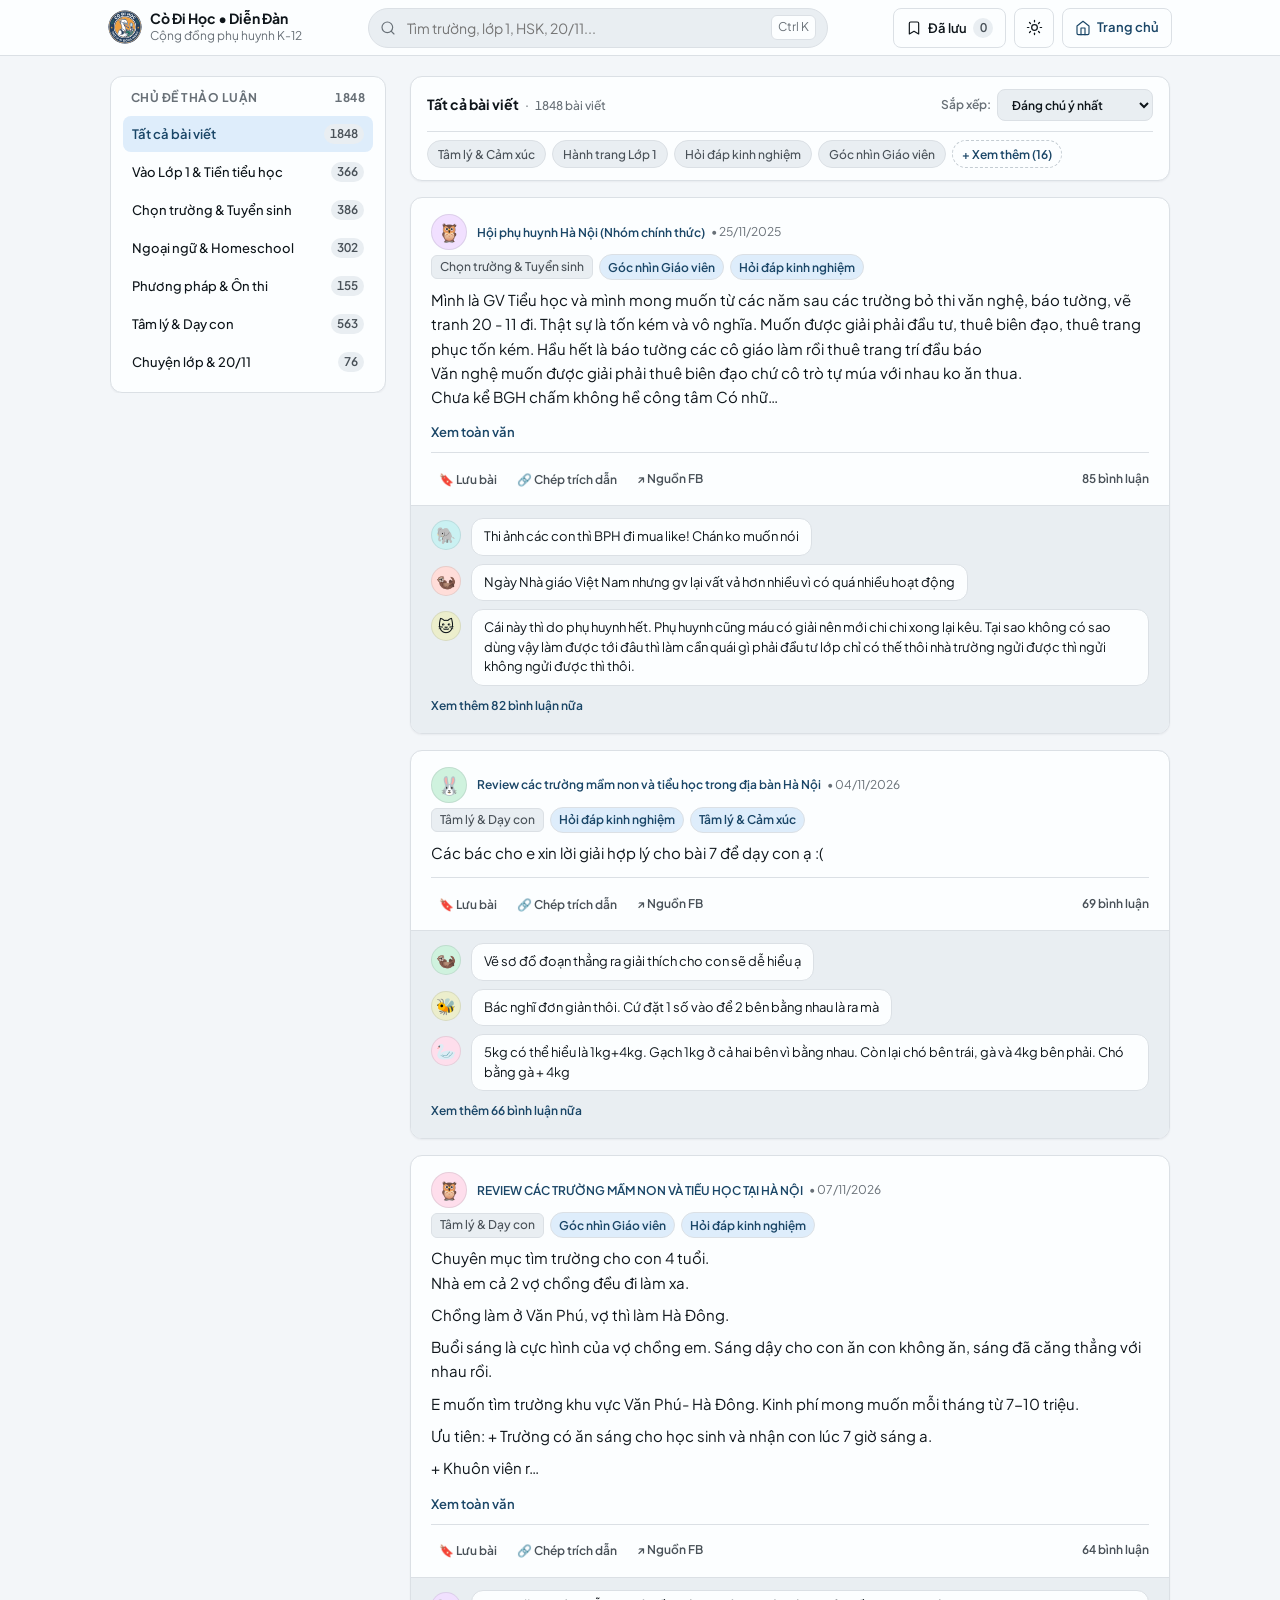
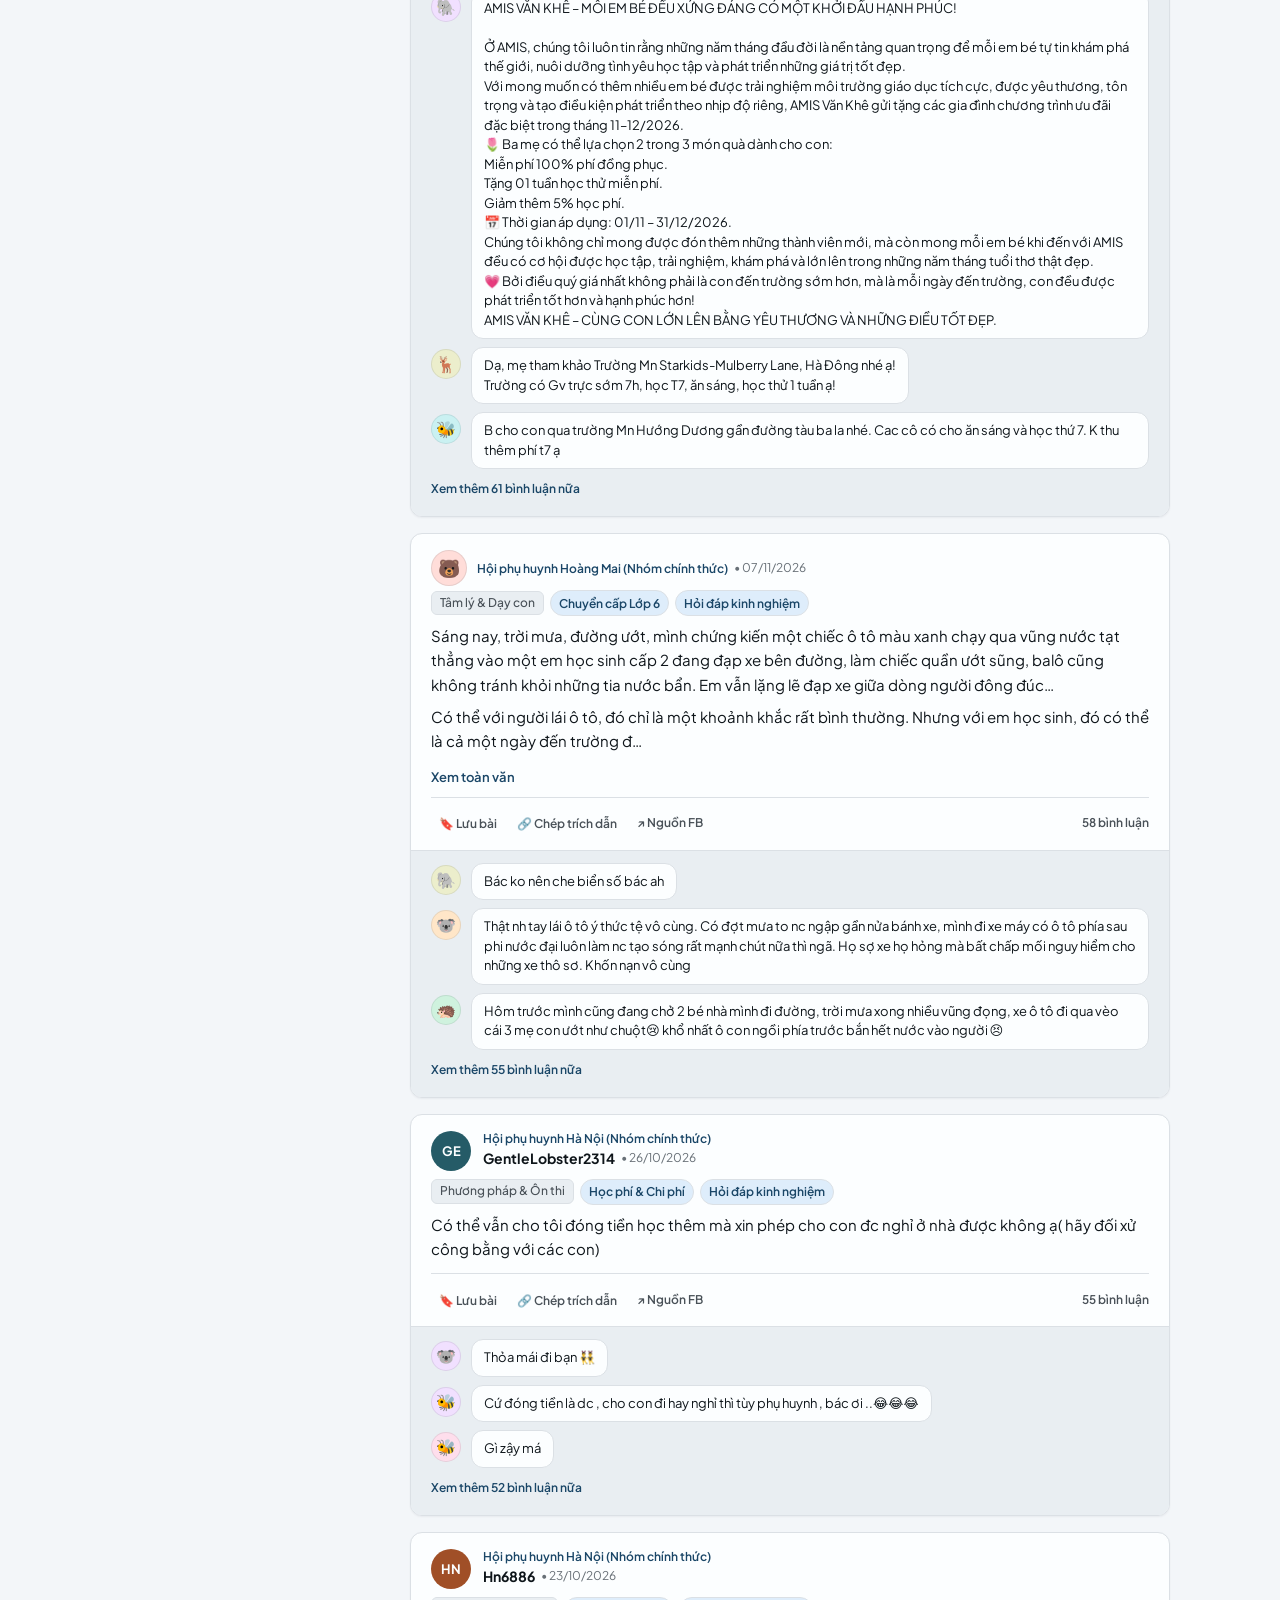
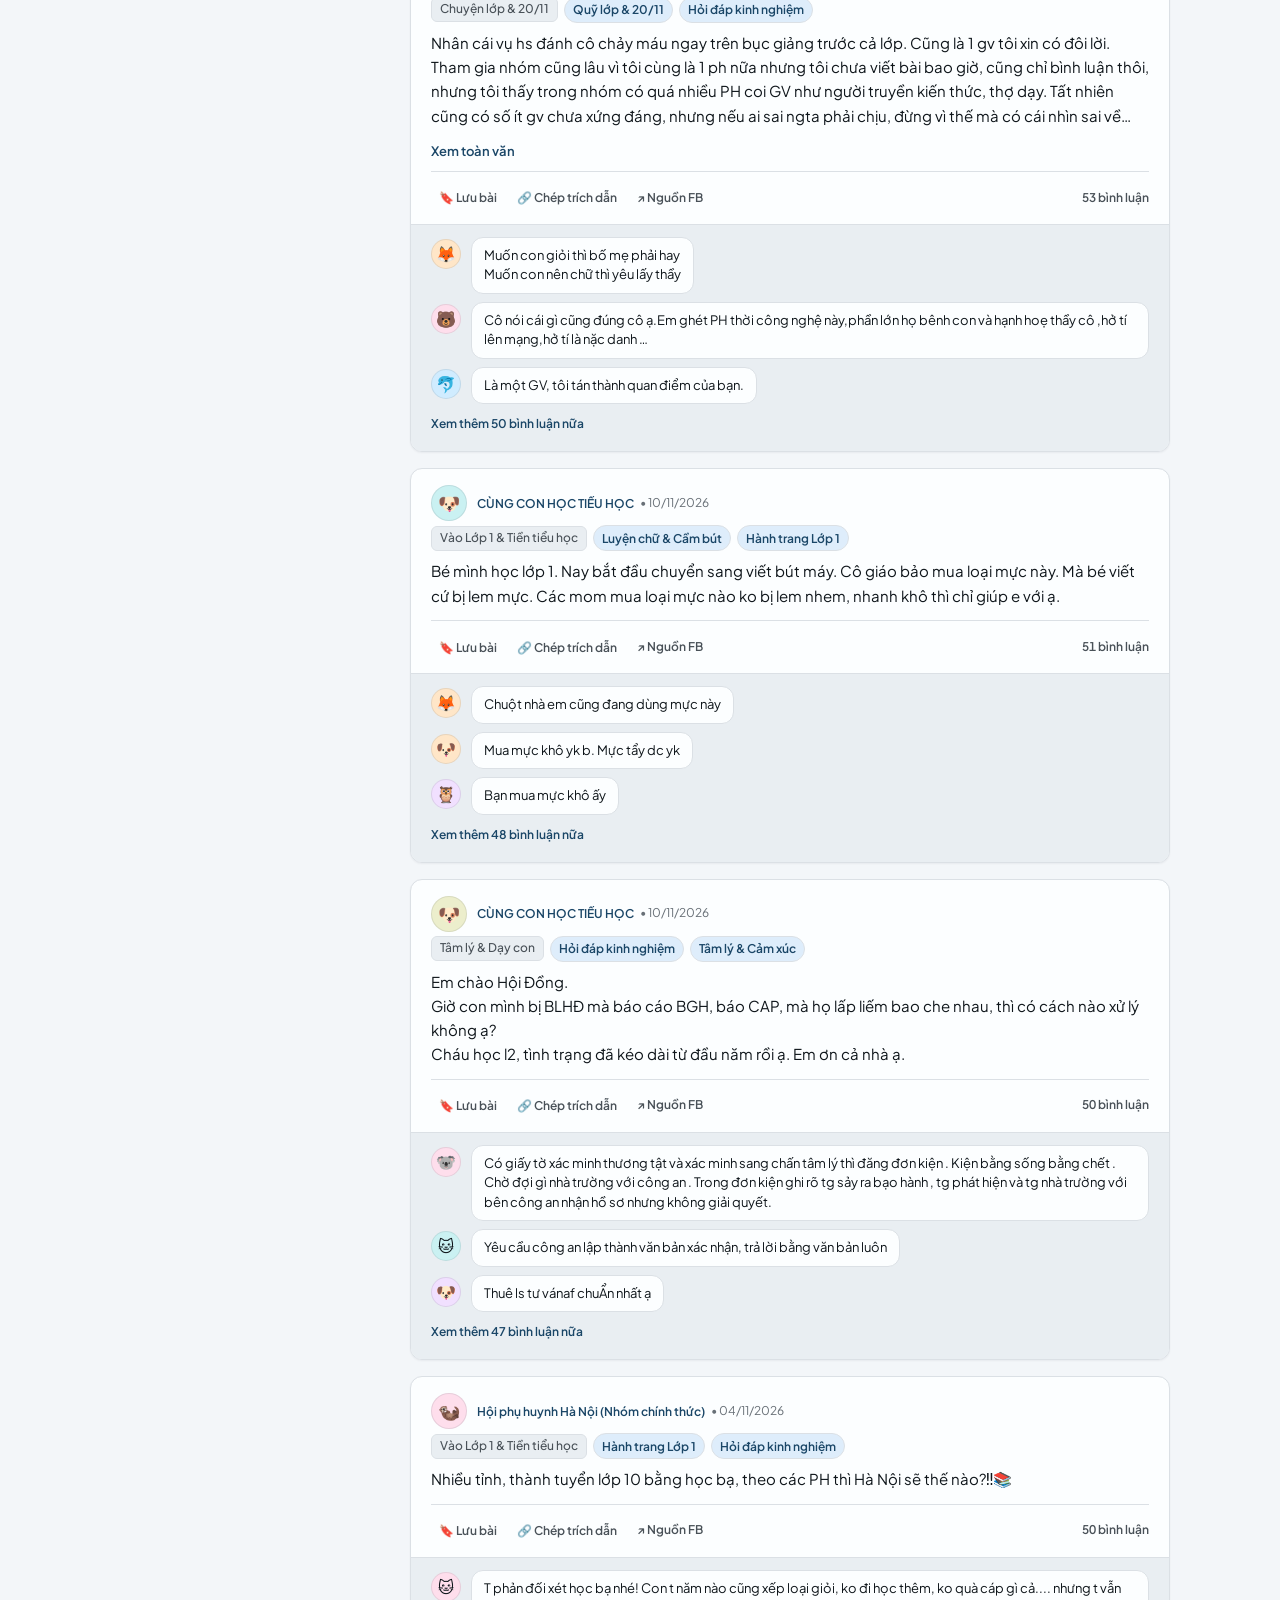
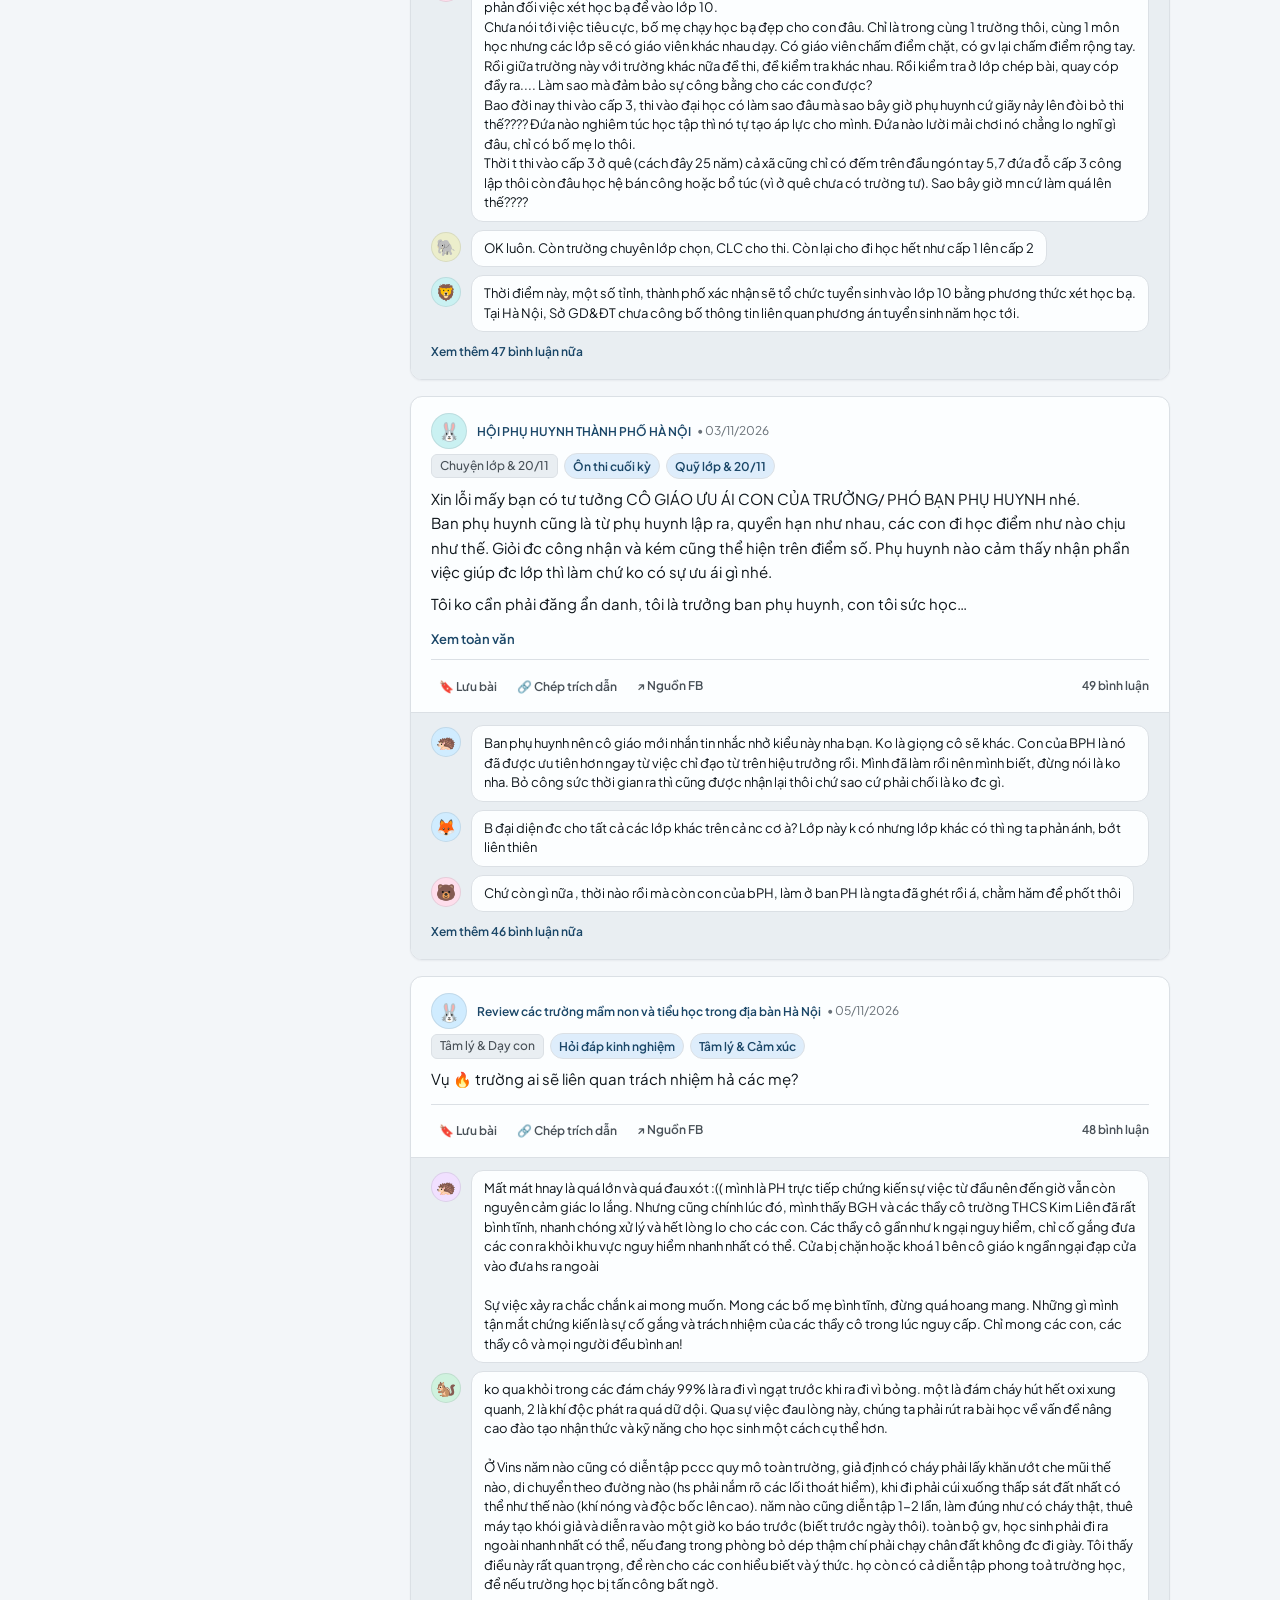
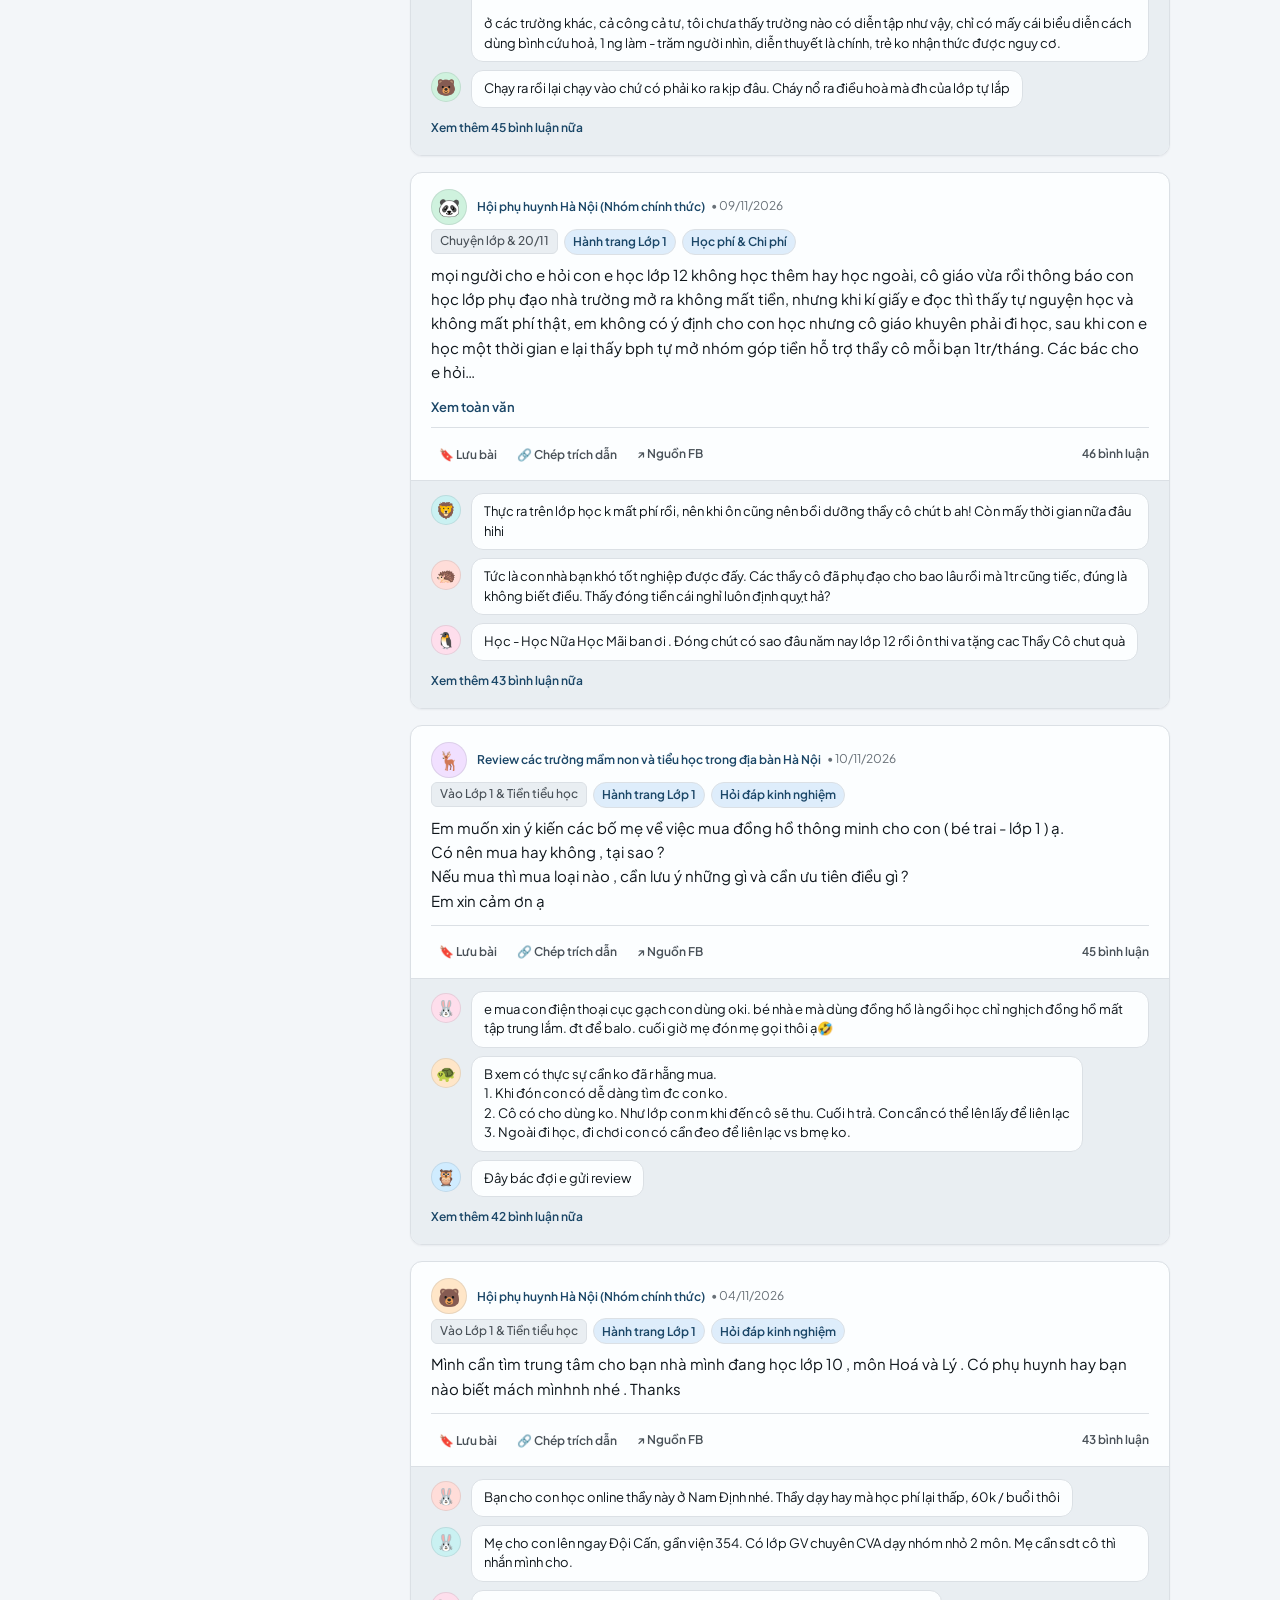
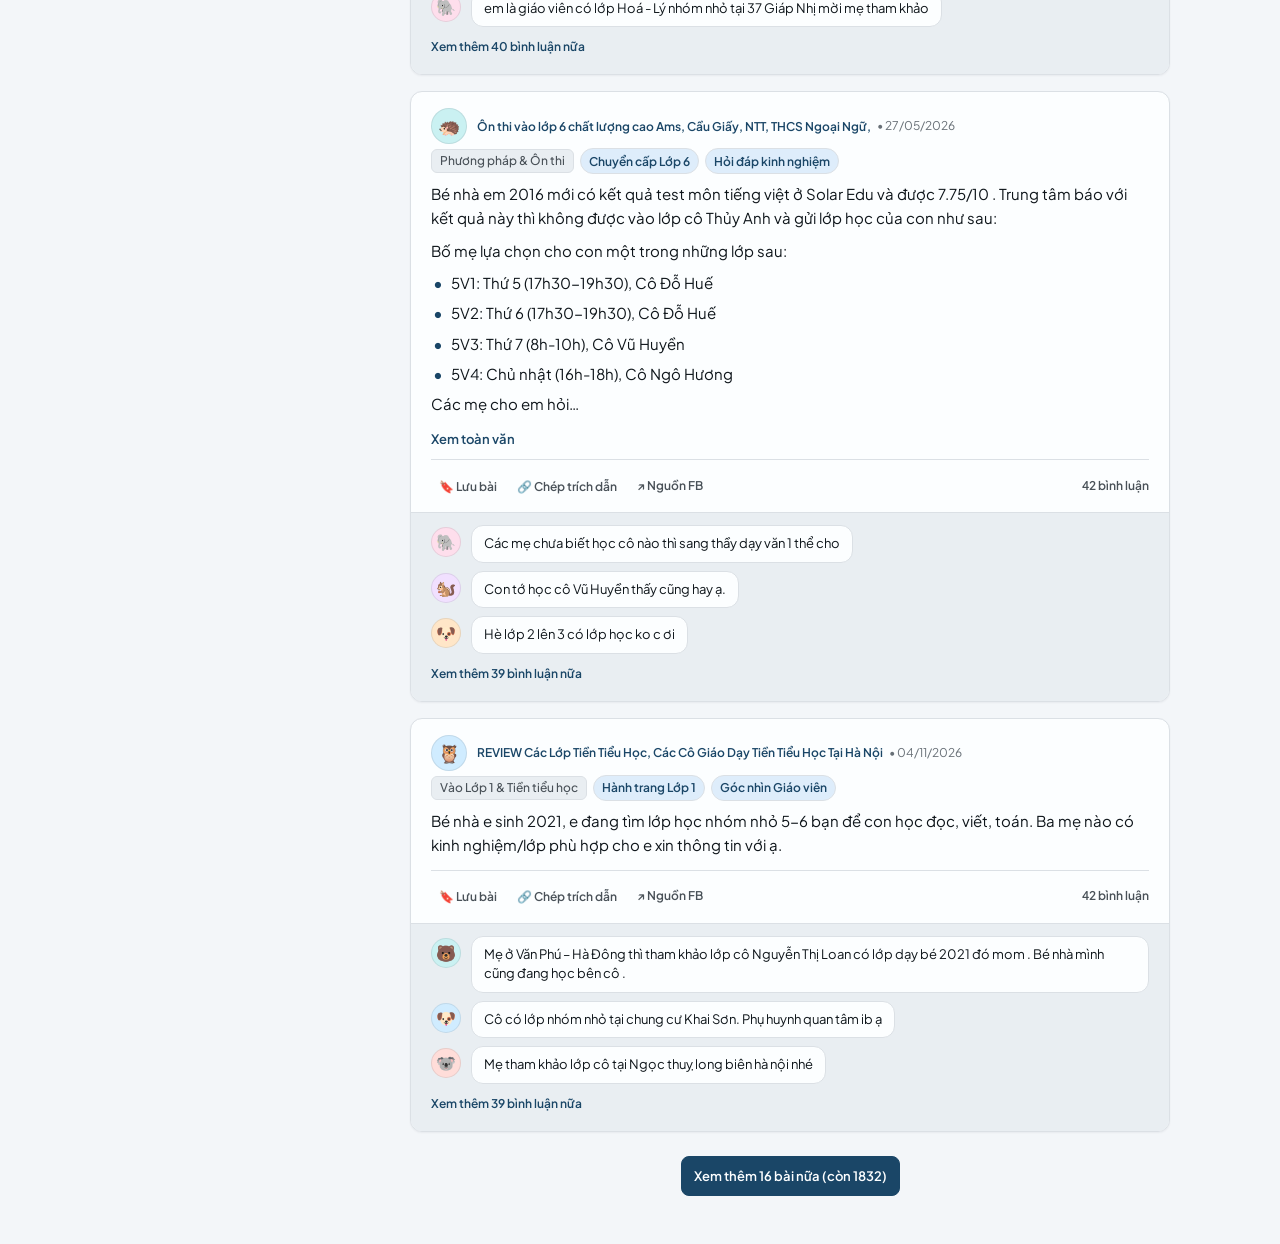
==== commit 8e196c10: "feat(dien-dan): reddit-quora contextual filter ux and random animal avatars" ====
--- a/dien-dan.html
+++ b/dien-dan.html
@@ -82,9 +82,9 @@
 
   <div class="app-shell">
     <!-- Left Navigation Sidebar -->
-    <aside class="sidebar-left" id="leftSidebar" aria-label="Danh mục chủ đề và thẻ">
+    <aside class="sidebar-left" id="leftSidebar" aria-label="Danh mục chủ đề">
       <div class="sidebar-mobile-head">
-        <strong>Danh mục lọc bài</strong>
+        <strong>Chủ Đề Thảo Luận</strong>
         <button type="button" class="btn btn-icon" id="closeSidebarBtn" aria-label="Đóng danh mục">✕</button>
       </div>
 
@@ -97,14 +97,6 @@
           <ul class="nav-list" id="topicNavList"></ul>
         </nav>
       </section>
-
-      <section class="sidebar-card" aria-labelledby="tagsHeading">
-        <h2 class="sidebar-heading" id="tagsHeading">
-          <span>Thẻ Chuyên Môn (#Tag)</span>
-          <span class="num" id="sidebarTagTotal">0</span>
-        </h2>
-        <div class="sidebar-tag-cloud" id="sidebarTagList" role="group" aria-label="Lọc theo thẻ chuyên môn"></div>
-      </section>
     </aside>
 
     <!-- Center Feed -->
@@ -113,21 +105,26 @@
 
       <!-- Filter & Sort Bar -->
       <section class="filter-toolbar" aria-label="Sắp xếp và lọc bài viết">
-        <div class="sort-pills" role="group" aria-label="Sắp xếp danh sách bài viết">
-          <button type="button" class="sort-pill is-active" data-sort="hot">Đáng chú ý nhất</button>
-          <button type="button" class="sort-pill" data-sort="comments">Nhiều bình luận nhất</button>
-          <button type="button" class="sort-pill" data-sort="recent">Mới nhất</button>
-          <button type="button" class="sort-pill" data-sort="with_comments">Có bình luận</button>
+        <div class="toolbar-top-row">
+          <div class="toolbar-context">
+            <div class="active-chips" id="activeFilterChips">
+              <span class="context-title" id="resultCountLabel">Đang tải...</span>
+            </div>
+            <button type="button" class="clear-filters-btn" id="clearFiltersBtn" hidden>Xóa bộ lọc</button>
+          </div>
+
+          <div class="sort-control-wrap">
+            <label for="sortSelect" class="sort-label">Sắp xếp:</label>
+            <select id="sortSelect" class="sort-select" aria-label="Sắp xếp danh sách bài viết">
+              <option value="hot">Đáng chú ý nhất</option>
+              <option value="comments">Nhiều bình luận nhất</option>
+              <option value="recent">Mới nhất</option>
+              <option value="with_comments">Có bình luận</option>
+            </select>
+          </div>
         </div>
 
-        <div class="quick-tags-bar" id="quickTagsBar" role="group" aria-label="Thẻ nổi bật"></div>
-
-        <div class="active-filters-row">
-          <div class="active-chips" id="activeFilterChips">
-            <span class="num" id="resultCountLabel">Đang hiển thị 0 bài viết</span>
-          </div>
-          <button type="button" class="clear-filters-btn" id="clearFiltersBtn" hidden>Xóa bộ lọc</button>
-        </div>
+        <div class="quick-tags-bar" id="quickTagsBar" role="group" aria-label="Thẻ lọc nhanh theo chủ đề"></div>
       </section>
 
       <!-- Feed Posts Container -->
--- a/assets/css/dien-dan.css
+++ b/assets/css/dien-dan.css
@@ -85,9 +85,9 @@
 
   /* 2-Column Centered Layout Sizing */
   --topbar-h: 56px;
-  --sidebar-w: 260px;
+  --sidebar-w: 276px;
   --feed-max: 760px;
-  --content-max: 1080px;
+  --content-max: 1096px;
   --control-h-sm: 36px;
   --control-h: 40px;
 
@@ -158,7 +158,7 @@
   text-decoration: underline;
 }
 
-button, input {
+button, input, select {
   font-family: inherit;
   color: inherit;
 }
@@ -518,7 +518,7 @@
   gap: var(--space-4);
 }
 
-/* Filter & Sort Toolbar */
+/* Filter & Sort Toolbar (Reddit/Quora Clean 2-Row Strip) */
 .filter-toolbar {
   background: var(--surface);
   border: 1px solid var(--border);
@@ -527,95 +527,152 @@
   box-shadow: var(--shadow-card);
   display: flex;
   flex-direction: column;
-  gap: var(--space-2);
-}
-
-.sort-pills {
+  gap: 10px;
+}
+
+.toolbar-top-row {
   display: flex;
   flex-wrap: wrap;
   align-items: center;
-  gap: var(--space-2);
-}
-
-.sort-pill {
-  min-height: var(--control-h-sm);
-  padding: 0 var(--space-3);
+  justify-content: space-between;
+  gap: var(--space-2) var(--space-3);
+}
+
+.toolbar-context {
+  display: flex;
+  flex-wrap: wrap;
+  align-items: center;
+  gap: 6px 10px;
+  min-width: 0;
+  flex: 1 1 auto;
+}
+
+.context-title {
+  display: inline-flex;
+  align-items: baseline;
+  gap: 6px;
+  font-size: var(--text-base);
+  color: var(--text);
+}
+
+.context-topic-name {
+  font-weight: var(--weight-bold);
+}
+
+.context-dot {
+  color: var(--text-subtle);
+}
+
+.context-count {
+  font-size: var(--text-xs);
+  font-weight: var(--weight-medium);
+  color: var(--text-subtle);
+}
+
+.sort-control-wrap {
+  display: inline-flex;
+  align-items: center;
+  gap: 6px;
+  flex-shrink: 0;
+}
+
+.sort-label {
+  font-size: var(--text-xs);
+  font-weight: var(--weight-semibold);
+  color: var(--text-subtle);
+}
+
+.sort-select {
+  height: 32px;
+  padding: 0 10px;
+  border-radius: var(--radius-md);
+  border: 1px solid var(--border);
+  background: var(--surface-sunken);
+  color: var(--text);
+  font-size: var(--text-xs);
+  font-weight: var(--weight-semibold);
+  cursor: pointer;
+  max-width: 100%;
+}
+
+.sort-select:hover,
+.sort-select:focus {
+  border-color: var(--accent);
+  outline: none;
+}
+
+.quick-tags-bar {
+  display: flex;
+  flex-wrap: nowrap;
+  align-items: center;
+  gap: 6px;
+  overflow-x: auto;
+  scrollbar-width: none;
+  padding-top: 8px;
+  border-top: 1px solid var(--border);
+}
+
+.quick-tags-bar::-webkit-scrollbar {
+  display: none;
+}
+
+.quick-tags-bar.is-expanded {
+  flex-wrap: wrap;
+  overflow-x: visible;
+}
+
+.quick-tags-bar[hidden] {
+  display: none;
+}
+
+.quick-tag-pill {
+  display: inline-flex;
+  align-items: center;
+  gap: 4px;
+  flex-shrink: 0;
+  white-space: nowrap;
+  min-height: 28px;
+  padding: 3px 10px;
   border-radius: var(--radius-full);
   border: 1px solid var(--border);
   background: var(--surface-sunken);
-  font-size: var(--text-xs);
-  font-weight: var(--weight-semibold);
+  color: var(--text-muted);
+  font-size: var(--text-xs);
+  font-weight: var(--weight-medium);
   cursor: pointer;
-}
-
-.sort-pill:hover {
-  border-color: var(--border-strong);
-}
-
-.sort-pill.is-active {
+  transition: border-color var(--dur-fast) var(--ease-out), background-color var(--dur-fast) var(--ease-out), color var(--dur-fast) var(--ease-out);
+}
+
+.quick-tag-pill:hover {
+  border-color: var(--accent);
+  color: var(--accent);
+  background: var(--accent-soft);
+}
+
+.quick-tag-pill.is-active {
   background: var(--accent);
   border-color: var(--accent);
   color: var(--on-accent);
-}
-
-.quick-tags-bar {
-  display: flex;
-  flex-wrap: wrap;
-  align-items: center;
-  gap: 6px;
-  padding-top: 2px;
-}
-
-.quick-tags-bar[hidden] {
-  display: none;
-}
-
-.quick-tags-label {
-  font-size: var(--text-xs);
-  font-weight: var(--weight-semibold);
-  color: var(--text-subtle);
-  margin-right: 2px;
-}
-
-.quick-tag-pill {
-  display: inline-flex;
-  align-items: center;
-  gap: 4px;
+  font-weight: var(--weight-semibold);
+}
+
+.quick-tag-more-btn {
+  flex-shrink: 0;
+  white-space: nowrap;
   min-height: 28px;
-  padding: 2px 9px;
+  padding: 3px 9px;
   border-radius: var(--radius-full);
-  border: 1px solid var(--border);
-  background: var(--surface);
-  color: var(--text-muted);
-  font-size: var(--text-xs);
-  font-weight: var(--weight-medium);
+  border: 1px dashed var(--border-strong);
+  background: transparent;
+  color: var(--accent);
+  font-size: var(--text-xs);
+  font-weight: var(--weight-semibold);
   cursor: pointer;
-  transition: border-color var(--dur-fast) var(--ease-out), background-color var(--dur-fast) var(--ease-out);
-}
-
-.quick-tag-pill:hover {
-  border-color: var(--accent);
-  color: var(--accent);
-  background: var(--accent-soft);
-}
-
-.quick-tag-pill.is-active {
+}
+
+.quick-tag-more-btn:hover {
   background: var(--accent-soft);
   border-color: var(--accent);
-  color: var(--accent);
-  font-weight: var(--weight-semibold);
-}
-
-.active-filters-row {
-  display: flex;
-  flex-wrap: wrap;
-  align-items: center;
-  justify-content: space-between;
-  gap: var(--space-2);
-  padding-top: var(--space-2);
-  border-top: 1px solid var(--border);
-  font-size: var(--text-xs);
-  color: var(--text-muted);
 }
 
 .active-chips {
@@ -629,11 +686,27 @@
   display: inline-flex;
   align-items: center;
   gap: 4px;
-  padding: 3px 8px;
+  padding: 2px 8px;
   border-radius: var(--radius-full);
   background: var(--accent-soft);
   color: var(--accent);
-  font-weight: var(--weight-semibold);
+  font-size: var(--text-xs);
+  font-weight: var(--weight-semibold);
+}
+
+.filter-chip-close {
+  border: none;
+  background: transparent;
+  color: inherit;
+  font-size: 13px;
+  line-height: 1;
+  padding: 0 2px;
+  cursor: pointer;
+  opacity: 0.78;
+}
+
+.filter-chip-close:hover {
+  opacity: 1;
 }
 
 .clear-filters-btn {
@@ -643,7 +716,7 @@
   font-size: var(--text-xs);
   font-weight: var(--weight-semibold);
   cursor: pointer;
-  padding: 4px 6px;
+  padding: 2px 4px;
 }
 
 .clear-filters-btn:hover {
@@ -671,6 +744,18 @@
   align-items: flex-start;
   justify-content: space-between;
   gap: var(--space-3);
+}
+
+.post-header.is-compact {
+  padding-bottom: var(--space-1);
+}
+
+.post-meta-inline {
+  display: flex;
+  flex-wrap: wrap;
+  align-items: center;
+  gap: 6px;
+  min-width: 0;
 }
 
 .post-author-block {
@@ -804,14 +889,74 @@
   max-width: 70ch;
   color: var(--text);
   overflow-wrap: anywhere;
-  white-space: pre-line;
-}
-
-.post-body mark {
+  white-space: normal;
+}
+
+.post-body mark,
+.cmt-text mark {
   background: var(--highlight-mark);
   color: inherit;
   padding: 0 2px;
   border-radius: 3px;
+}
+
+.post-md-heading {
+  margin: 0 0 var(--space-2);
+  font-size: 1.04rem;
+  font-weight: var(--weight-bold);
+  line-height: 1.4;
+  color: var(--text);
+}
+
+.post-md-heading:not(:first-child) {
+  margin-top: var(--space-3);
+}
+
+.post-md-p {
+  margin: 0 0 var(--space-2);
+}
+
+.post-md-p:last-child {
+  margin-bottom: 0;
+}
+
+.post-md-li {
+  display: flex;
+  align-items: flex-start;
+  gap: 8px;
+  margin: 0 0 6px;
+  padding-left: 2px;
+}
+
+.post-md-li:last-child {
+  margin-bottom: 0;
+}
+
+.post-md-bullet,
+.post-md-num {
+  color: var(--accent);
+  font-weight: var(--weight-bold);
+  flex-shrink: 0;
+}
+
+.post-md-quote {
+  margin: var(--space-2) 0;
+  padding: 6px 12px;
+  border-left: 3px solid var(--accent);
+  background: var(--surface-sunken);
+  border-radius: 0 var(--radius-sm) var(--radius-sm) 0;
+  color: var(--text-muted);
+}
+
+.post-md-hr {
+  border: 0;
+  border-top: 1px solid var(--border);
+  margin: var(--space-3) 0;
+}
+
+.post-md-link {
+  color: var(--accent);
+  text-decoration: underline;
 }
 
 .expand-body-btn {
@@ -880,74 +1025,89 @@
   background: var(--accent-soft);
 }
 
-/* Threaded Comments Section */
+/* Comments Section with Friendly Deterministic Animal Avatars */
 .comments-section {
   padding: var(--space-3) var(--space-5) var(--space-4);
   background: var(--surface-sunken);
   border-top: 1px solid var(--border);
   display: flex;
   flex-direction: column;
-  gap: var(--space-2);
+  gap: 8px;
 }
 
 .comment-item {
   display: flex;
   align-items: flex-start;
-  gap: var(--space-2);
+  gap: 10px;
 }
 
 .comment-item.is-reply {
-  margin-left: var(--space-6);
+  margin-left: var(--space-5);
   padding-left: var(--space-3);
   border-left: 2px solid var(--fb-thread-line);
 }
 
-.cmt-avatar {
-  width: 28px;
-  height: 28px;
+.cmt-animal-avatar {
+  width: 30px;
+  height: 30px;
   border-radius: var(--radius-full);
-  color: var(--on-accent);
-  font-size: 11px;
-  font-weight: var(--weight-bold);
   display: inline-flex;
   align-items: center;
   justify-content: center;
+  font-size: 16px;
+  line-height: 1;
   flex-shrink: 0;
   margin-top: 2px;
-}
-
-.cmt-bubble-wrap {
-  min-width: 0;
-  flex: 1;
-}
+  border: 1px solid oklch(50% 0.02 var(--hue) / 0.14);
+  user-select: none;
+}
+
+.avatar-circle.is-animal {
+  width: 36px;
+  height: 36px;
+  font-size: 18px;
+  border: 1px solid oklch(50% 0.02 var(--hue) / 0.14);
+  user-select: none;
+}
+
+.post-author-block.is-anonymous {
+  align-items: center;
+  gap: 10px;
+}
+
+.animal-bg-1 { background: oklch(93% 0.045 245); }
+.animal-bg-2 { background: oklch(93% 0.045 160); }
+.animal-bg-3 { background: oklch(94% 0.05 70); }
+.animal-bg-4 { background: oklch(93% 0.045 310); }
+.animal-bg-5 { background: oklch(93% 0.045 25); }
+.animal-bg-6 { background: oklch(93% 0.04 200); }
+.animal-bg-7 { background: oklch(94% 0.045 110); }
+.animal-bg-8 { background: oklch(93% 0.04 350); }
+
+[data-theme="dark"] .animal-bg-1 { background: oklch(30% 0.05 245); }
+[data-theme="dark"] .animal-bg-2 { background: oklch(30% 0.05 160); }
+[data-theme="dark"] .animal-bg-3 { background: oklch(32% 0.05 70); }
+[data-theme="dark"] .animal-bg-4 { background: oklch(30% 0.05 310); }
+[data-theme="dark"] .animal-bg-5 { background: oklch(30% 0.05 25); }
+[data-theme="dark"] .animal-bg-6 { background: oklch(30% 0.045 200); }
+[data-theme="dark"] .animal-bg-7 { background: oklch(31% 0.05 110); }
+[data-theme="dark"] .animal-bg-8 { background: oklch(30% 0.045 350); }
 
 .cmt-bubble {
   display: inline-block;
-  max-width: 100%;
-  padding: var(--space-2) var(--space-3);
+  max-width: calc(100% - 40px);
+  padding: 8px 12px;
   border-radius: var(--radius-lg);
   background: var(--surface);
   border: 1px solid var(--border);
   overflow-wrap: anywhere;
 }
 
-.cmt-author {
-  font-size: var(--text-xs);
-  font-weight: var(--weight-bold);
-  color: var(--text);
-  margin-right: 6px;
-}
-
-.cmt-time {
-  font-size: 11px;
-  color: var(--text-subtle);
-}
-
 .cmt-text {
-  margin: 2px 0 0;
+  margin: 0;
   font-size: var(--text-sm);
-  line-height: 1.45;
-  white-space: pre-line;
+  line-height: 1.5;
+  white-space: normal;
 }
 
 .comments-more-btn {
@@ -972,6 +1132,10 @@
   align-items: center;
   gap: var(--space-2);
   padding: var(--space-2) 0 var(--space-4);
+}
+
+.load-more-wrap[hidden] {
+  display: none;
 }
 
 .empty-state {
@@ -1043,19 +1207,7 @@
     flex-shrink: 0;
   }
   .quick-tags-bar {
-    flex-wrap: nowrap;
-    overflow-x: auto;
     -webkit-overflow-scrolling: touch;
-    scrollbar-width: none;
-    padding-bottom: 2px;
-  }
-  .quick-tags-bar::-webkit-scrollbar {
-    display: none;
-  }
-  .quick-tags-label,
-  .quick-tag-pill {
-    flex-shrink: 0;
-    white-space: nowrap;
   }
   .mobile-drawer-btn {
     display: inline-flex;
@@ -1064,9 +1216,9 @@
   }
   .btn,
   .btn-icon,
-  .sort-pill,
-  .tag-cloud-btn,
+  .sort-select,
   .quick-tag-pill,
+  .quick-tag-more-btn,
   .post-tag-chip,
   .card-action-btn,
   .clear-filters-btn,
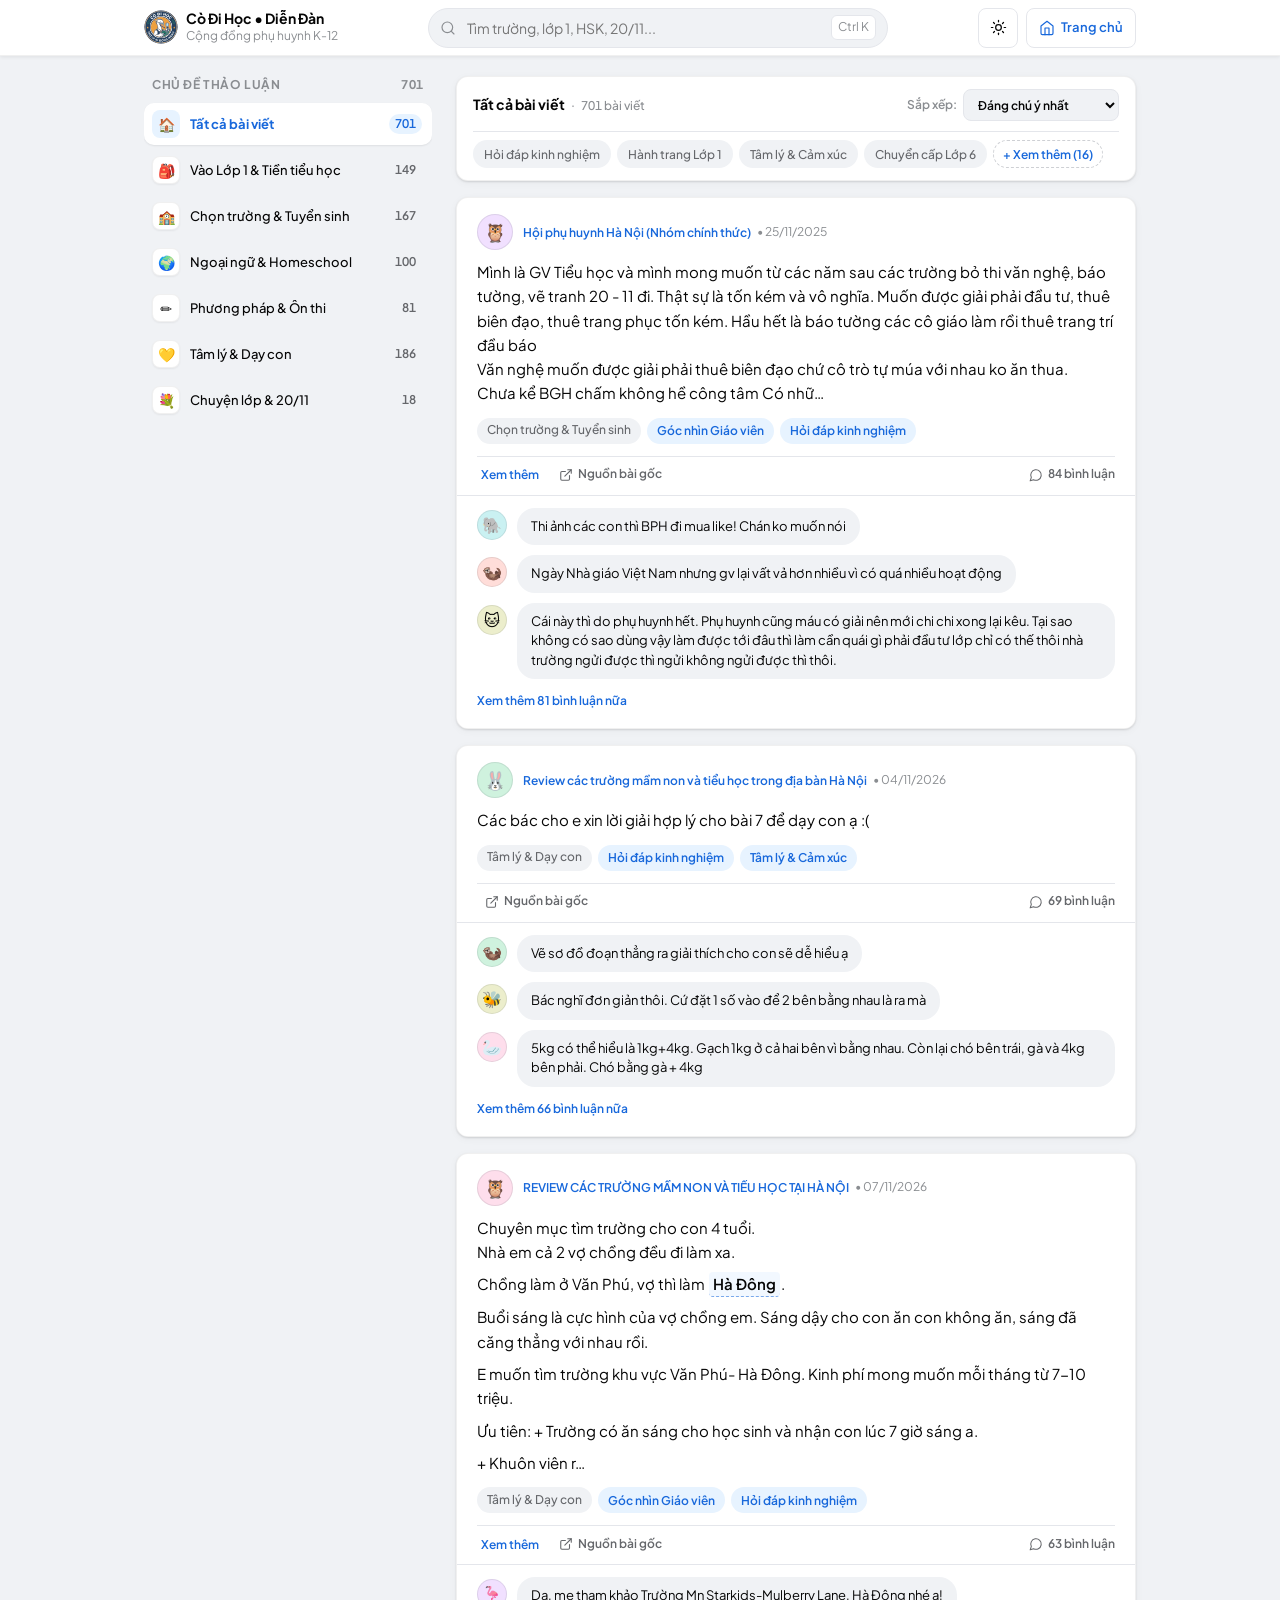
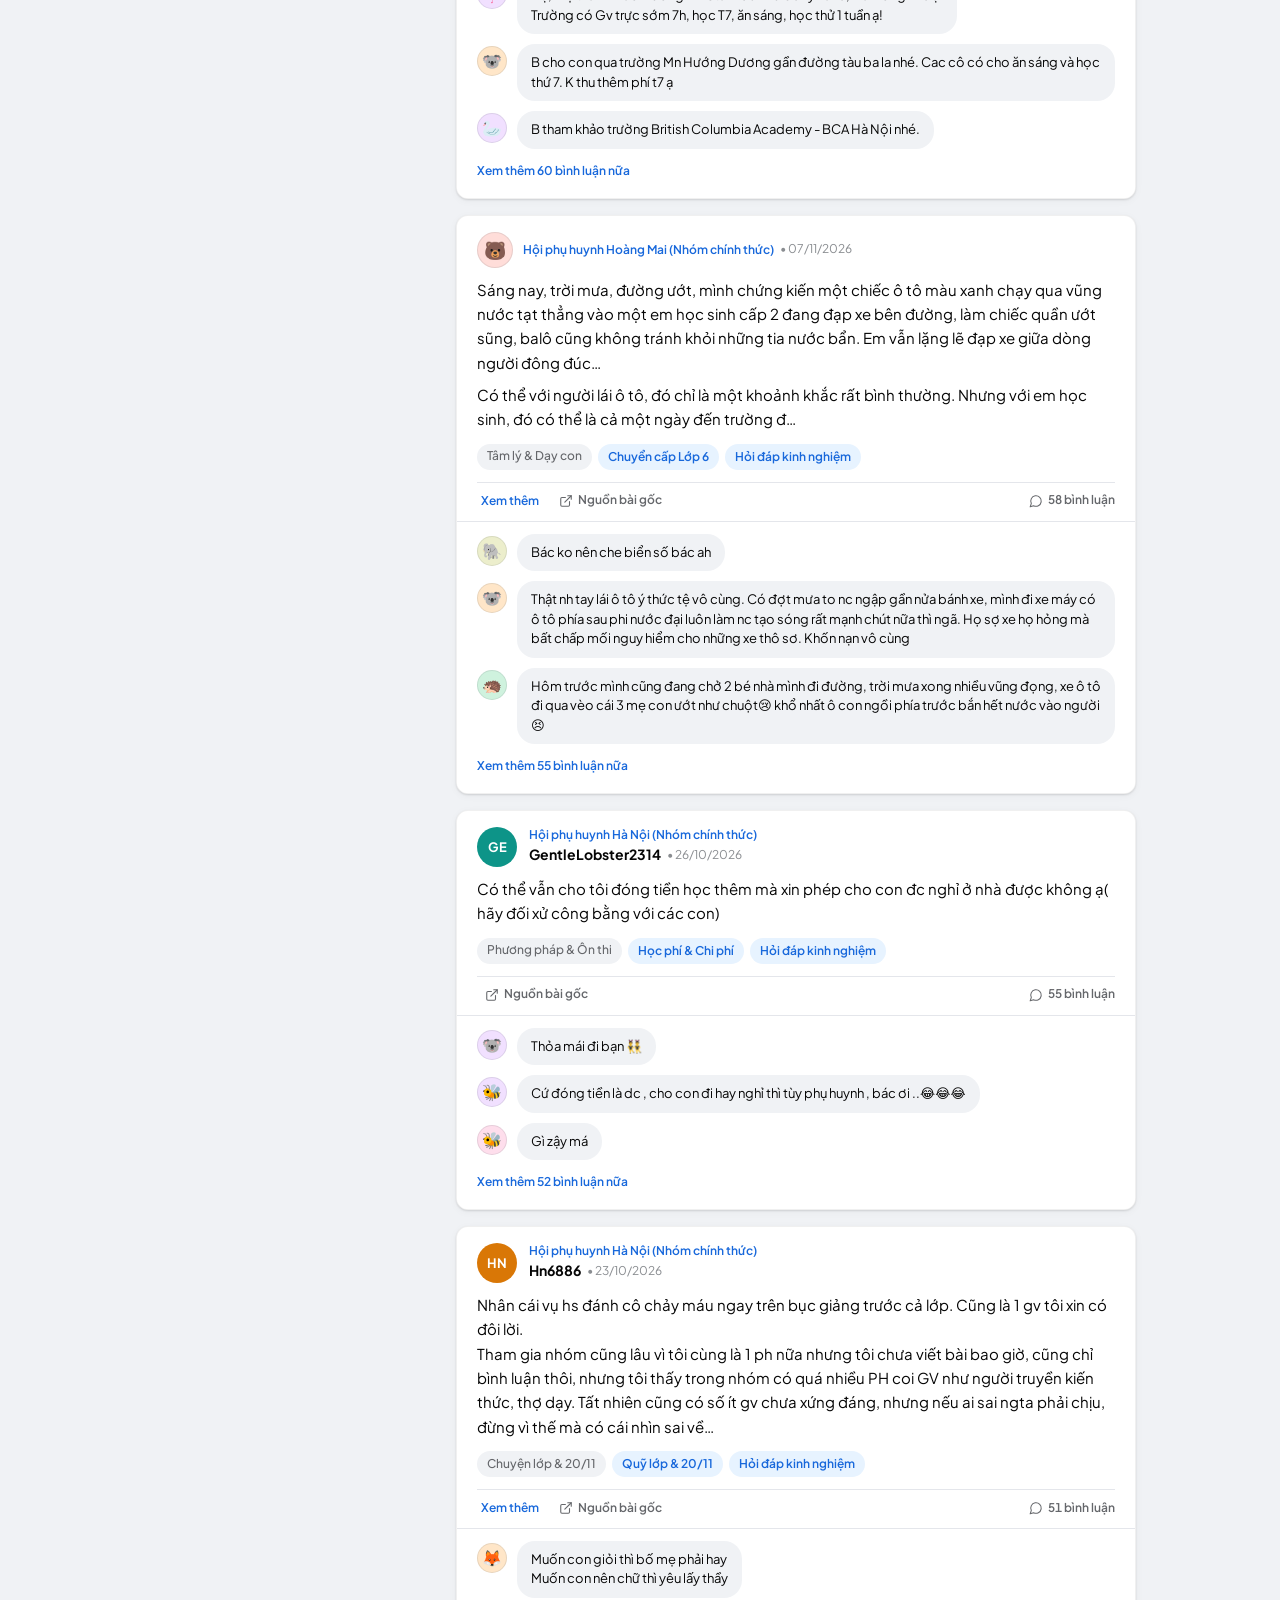
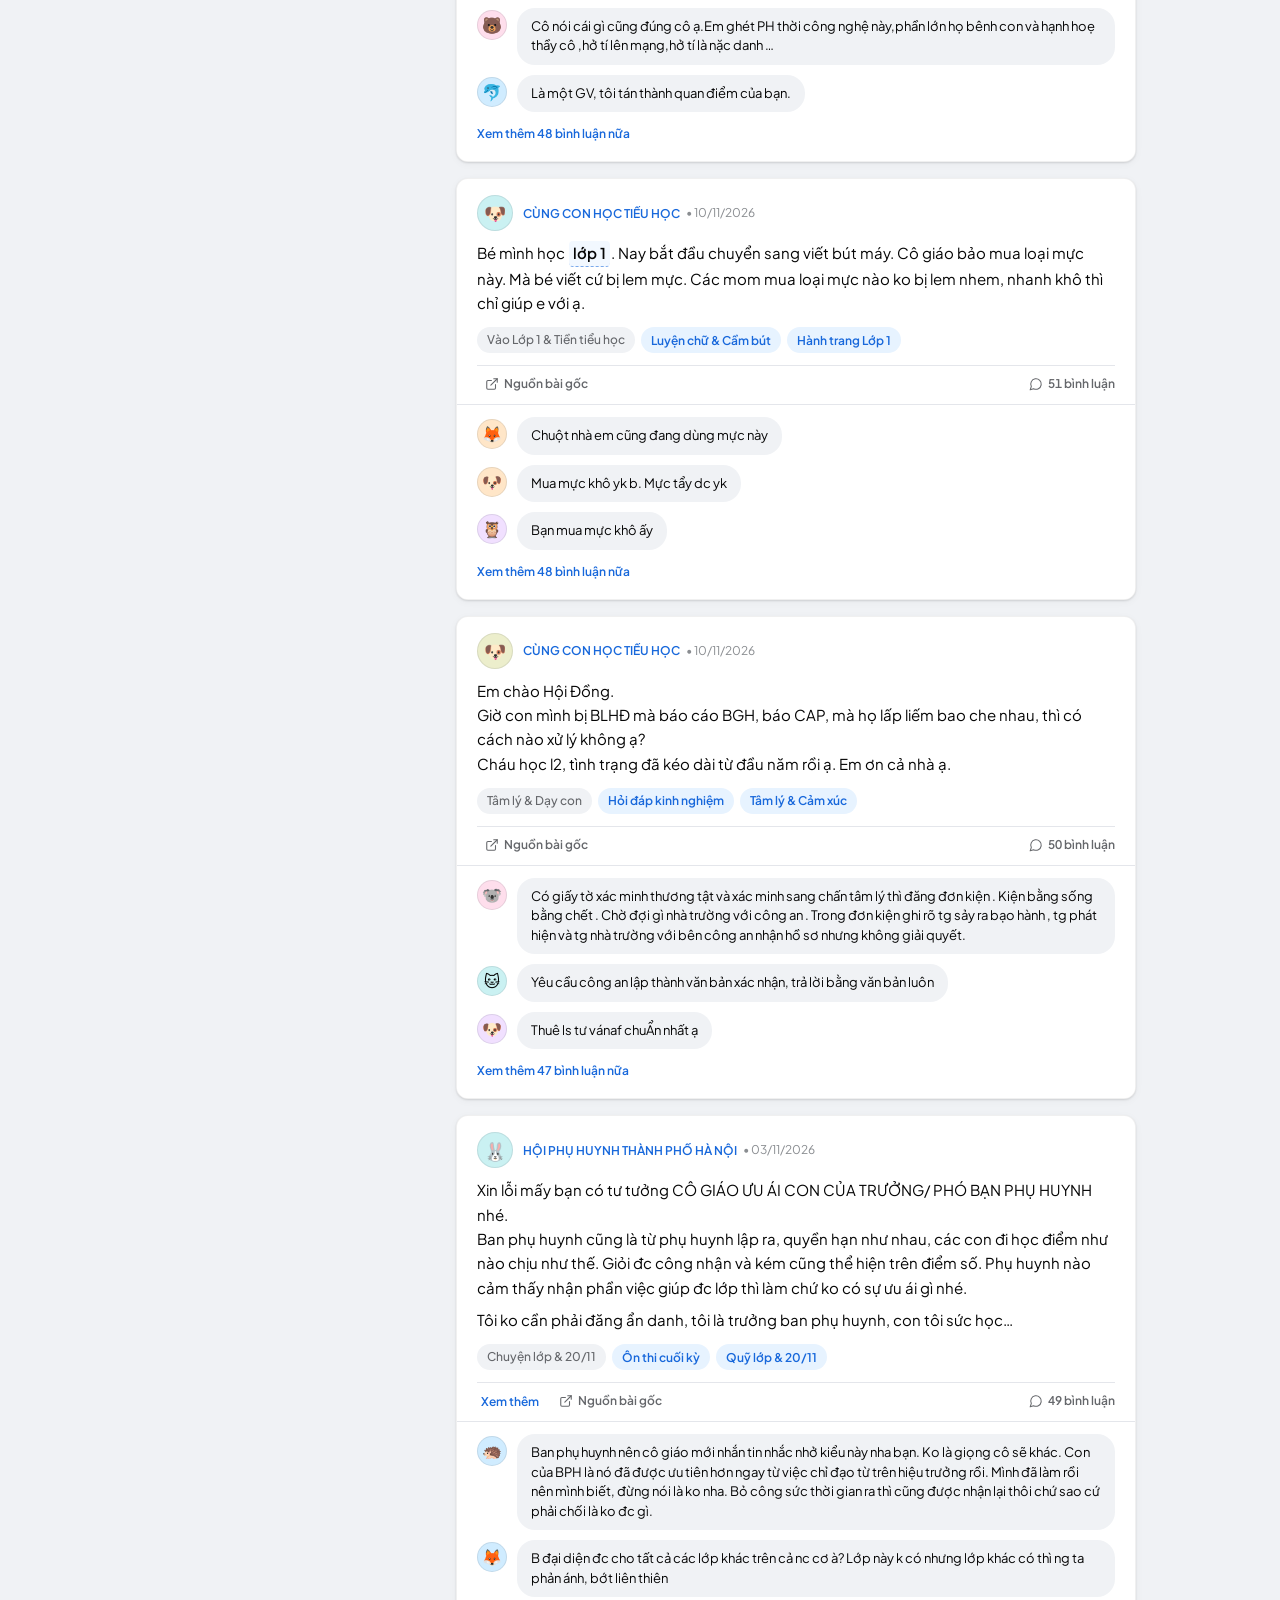
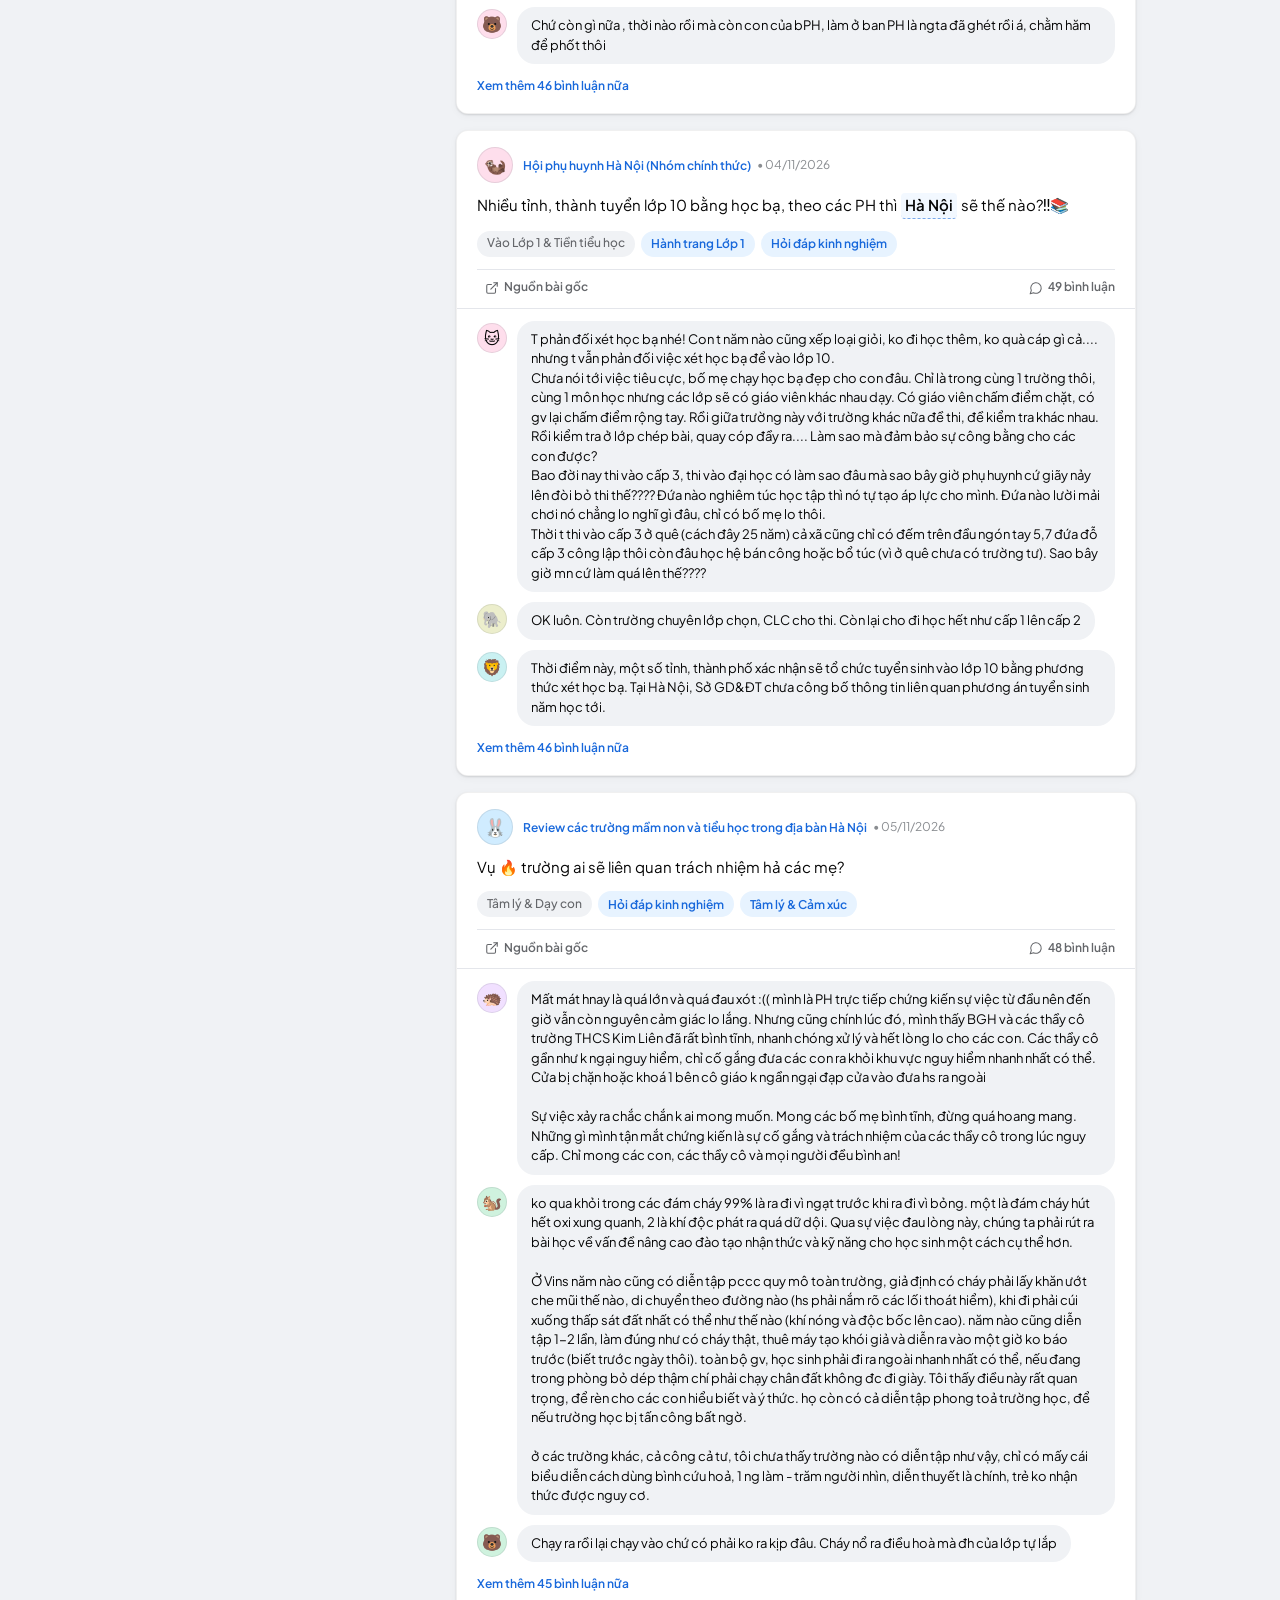
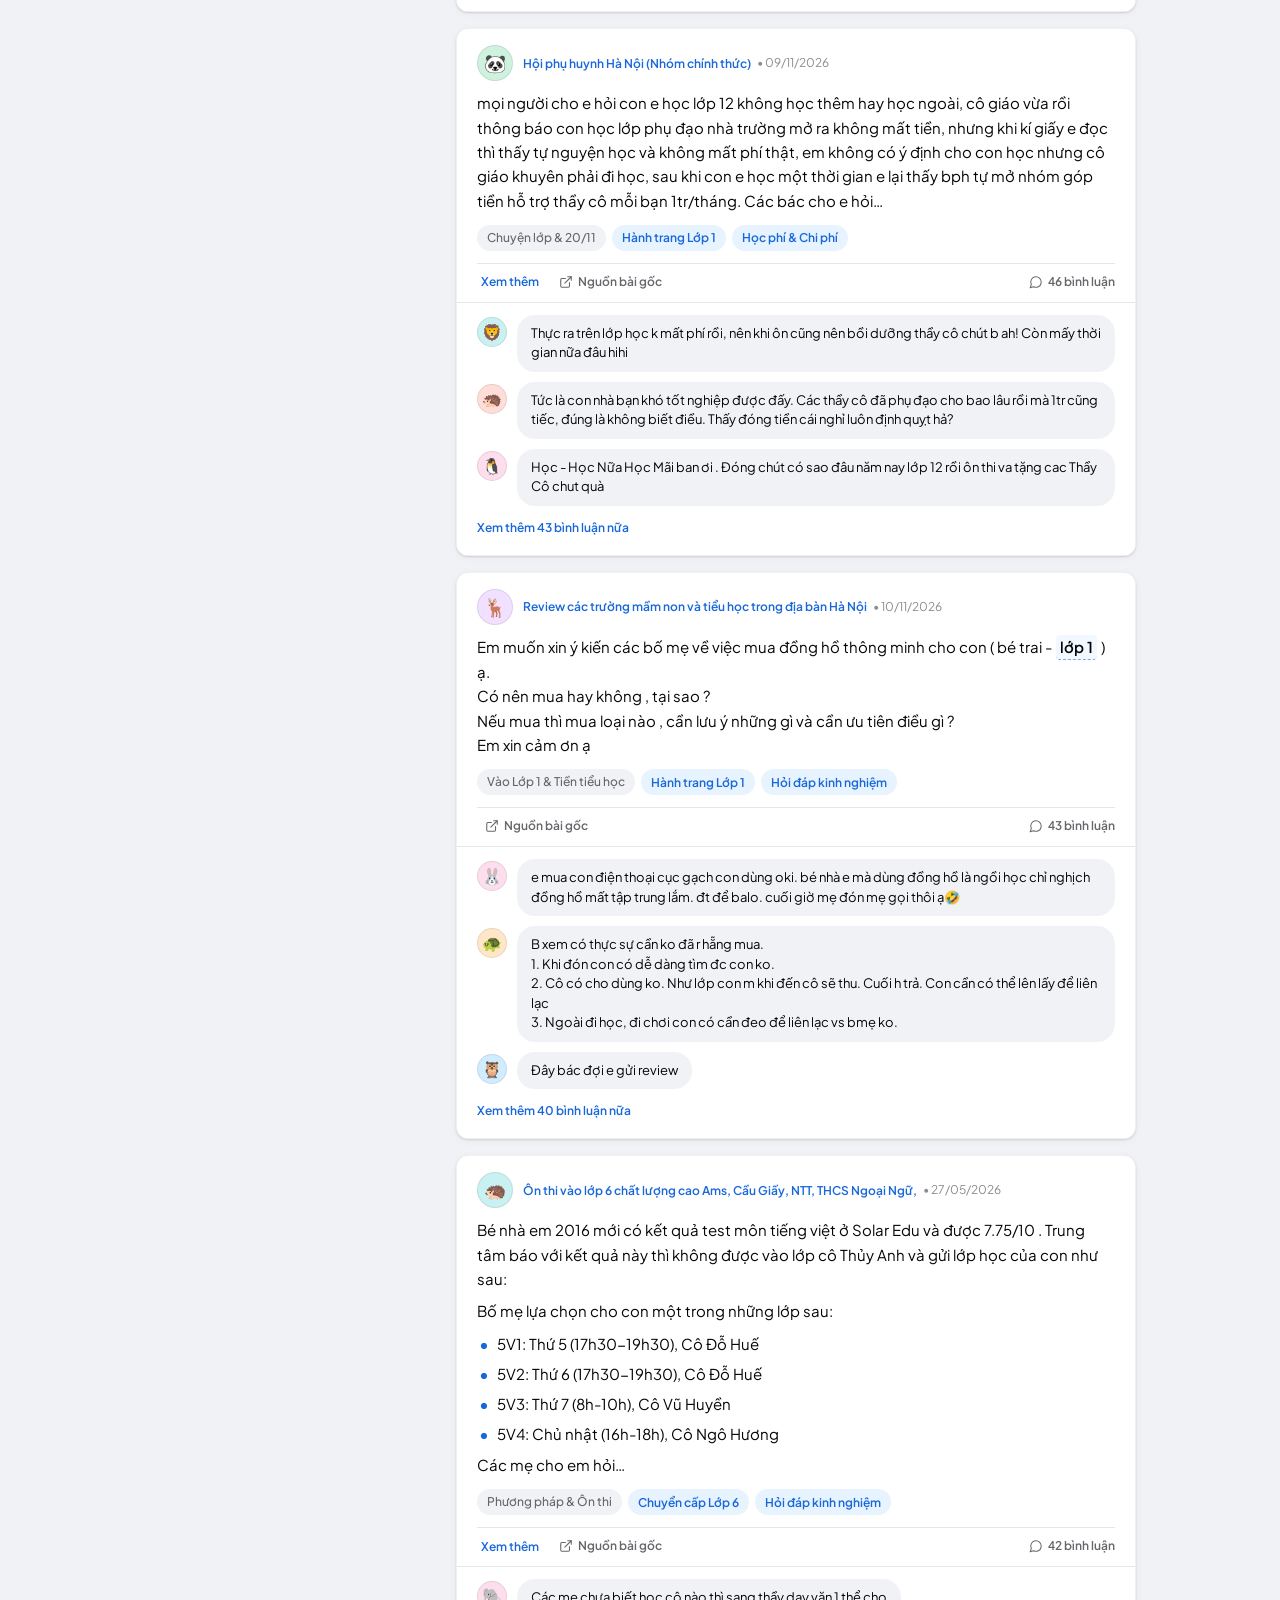
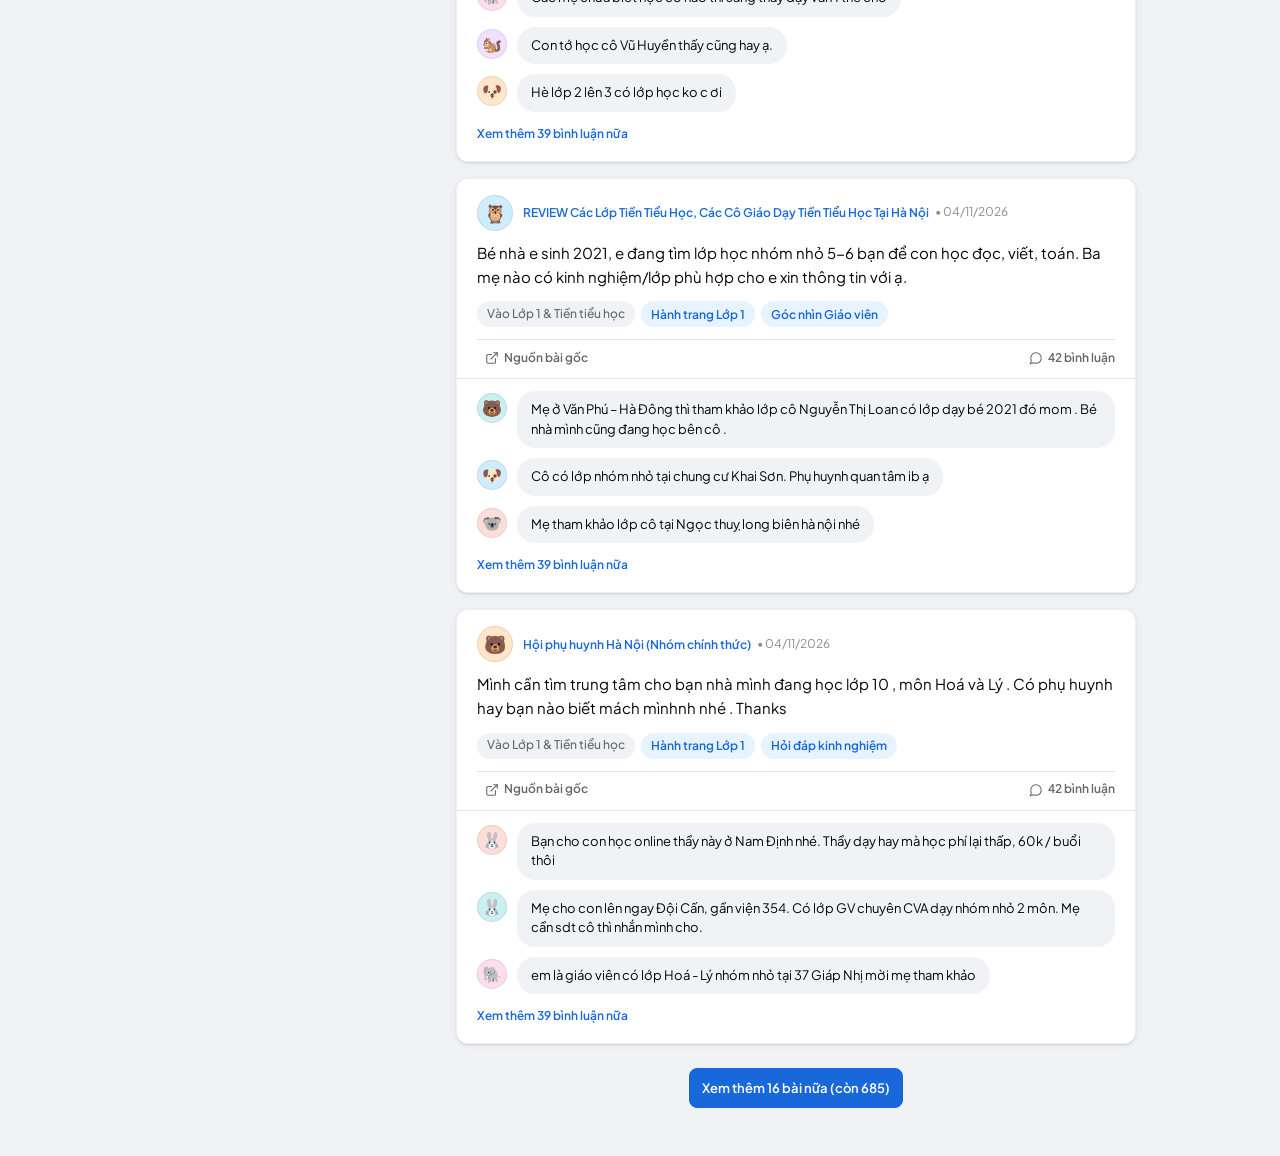
==== commit 682034ad: "feat(dien-dan): add auto-links, clickable inline keywords with back nav, SQL ad/zero-comment hiding," ====
--- a/dien-dan.html
+++ b/dien-dan.html
@@ -45,14 +45,6 @@
       </div>
 
       <div class="topbar-actions">
-        <button type="button" class="btn" id="savedFilterBtn" aria-pressed="false" title="Xem các bài viết bạn đã lưu">
-          <svg width="16" height="16" viewBox="0 0 24 24" fill="none" stroke="currentColor" stroke-width="1.75" stroke-linecap="round" stroke-linejoin="round" aria-hidden="true">
-            <path d="m19 21-7-4-7 4V5a2 2 0 0 1 2-2h10a2 2 0 0 1 2 2v16z"></path>
-          </svg>
-          <span class="saved-btn-label">Đã lưu</span>
-          <span class="badge-count num" id="savedCountBadge">0</span>
-        </button>
-
         <button type="button" class="btn btn-icon" id="themeToggleBtn" aria-label="Chuyển giao diện Sáng hoặc Tối" title="Sáng / Tối">
           <svg width="17" height="17" viewBox="0 0 24 24" fill="none" stroke="currentColor" stroke-width="1.75" stroke-linecap="round" stroke-linejoin="round" aria-hidden="true">
             <circle cx="12" cy="12" r="4"></circle>
@@ -119,7 +111,6 @@
               <option value="hot">Đáng chú ý nhất</option>
               <option value="comments">Nhiều bình luận nhất</option>
               <option value="recent">Mới nhất</option>
-              <option value="with_comments">Có bình luận</option>
             </select>
           </div>
         </div>
--- a/assets/css/dien-dan.css
+++ b/assets/css/dien-dan.css
@@ -26,33 +26,35 @@
   --gray-800: oklch(25% 0.012 var(--hue));
   --gray-900: oklch(19% 0.015 var(--hue));
 
-  /* Semantic Surface & Ink Roles */
-  --bg: var(--gray-50);
-  --surface: var(--gray-0);
-  --surface-sunken: var(--gray-100);
-  --surface-topbar: oklch(99.5% 0.002 var(--hue) / 0.94);
-  --surface-backdrop: oklch(15% 0.02 var(--hue) / 0.45);
-  --border: var(--gray-200);
-  --border-strong: var(--gray-300);
-
-  --text: var(--gray-900);
-  --text-muted: var(--gray-600);
-  --text-subtle: var(--gray-500);
-
-  --accent: oklch(38% 0.075 var(--hue));
-  --accent-hover: oklch(31% 0.085 var(--hue));
-  --accent-soft: oklch(94% 0.025 var(--hue));
-  --on-accent: var(--gray-0);
-  --focus-ring: oklch(58% 0.14 var(--hue));
-
-  --highlight-mark: oklch(91% 0.08 85);
-  --fb-thread-line: var(--gray-300);
-
-  --avatar-bg-1: oklch(42% 0.09 245);
-  --avatar-bg-2: oklch(48% 0.10 168);
-  --avatar-bg-3: oklch(52% 0.12 45);
-  --avatar-bg-4: oklch(46% 0.10 295);
-  --avatar-bg-5: oklch(44% 0.06 215);
+  /* Social Semantic Surface & Ink Roles (Facebook Light + Threads Dark) */
+  --bg: #F0F2F5;
+  --surface: #FFFFFF;
+  --surface-sunken: #F0F2F5;
+  --surface-hover: #E4E6EB;
+  --surface-topbar: rgba(255, 255, 255, 0.96);
+  --surface-backdrop: rgba(10, 15, 28, 0.45);
+  --border: #E4E6EB;
+  --border-strong: #CED0D4;
+  --border-card: rgba(0, 0, 0, 0.06);
+
+  --text: #050505;
+  --text-muted: #65676B;
+  --text-subtle: #8A8D91;
+
+  --accent: #1868DB;
+  --accent-hover: #1456B8;
+  --accent-soft: #E7F3FF;
+  --on-accent: #FFFFFF;
+  --focus-ring: #1868DB;
+
+  --highlight-mark: #FFF0B3;
+  --fb-thread-line: #CED0D4;
+
+  --avatar-bg-1: #1868DB;
+  --avatar-bg-2: #198754;
+  --avatar-bg-3: #D97706;
+  --avatar-bg-4: #7C3AED;
+  --avatar-bg-5: #0D9488;
 
   /* Typography */
   --font-sans: "Plus Jakarta Sans", system-ui, -apple-system, sans-serif;
@@ -75,19 +77,20 @@
   --space-6: 24px;
   --space-7: 32px;
 
-  /* Radii & Shadows */
+  /* Radii & Multi-layer Social Shadows */
   --radius-sm: 6px;
   --radius-md: 8px;
   --radius-lg: 12px;
   --radius-full: 999px;
-  --shadow-card: 0 1px 2px oklch(20% 0.02 var(--hue) / 0.05);
-  --shadow-overlay: 0 4px 12px oklch(20% 0.02 var(--hue) / 0.08), 0 16px 36px oklch(20% 0.02 var(--hue) / 0.14);
-
-  /* 2-Column Centered Layout Sizing */
+  --shadow-card: 0 1px 2px rgba(0, 0, 0, 0.12), 0 2px 8px rgba(0, 0, 0, 0.04);
+  --shadow-topbar: 0 1px 4px rgba(0, 0, 0, 0.08);
+  --shadow-overlay: 0 4px 16px rgba(0, 0, 0, 0.12), 0 12px 32px rgba(0, 0, 0, 0.14);
+
+  /* Social 2-Column Layout Sizing (680px FB/Threads Feed Width) */
   --topbar-h: 56px;
-  --sidebar-w: 276px;
-  --feed-max: 760px;
-  --content-max: 1096px;
+  --sidebar-w: 288px;
+  --feed-max: 680px;
+  --content-max: 1024px;
   --control-h-sm: 36px;
   --control-h: 40px;
 
@@ -103,25 +106,28 @@
 }
 
 [data-theme="dark"] {
-  --bg: oklch(15% 0.008 var(--hue));
-  --surface: oklch(20% 0.01 var(--hue));
-  --surface-sunken: oklch(17% 0.009 var(--hue));
-  --surface-topbar: oklch(18% 0.01 var(--hue) / 0.94);
-  --surface-backdrop: oklch(8% 0.01 var(--hue) / 0.65);
-  --border: oklch(29% 0.012 var(--hue));
-  --border-strong: oklch(37% 0.014 var(--hue));
-
-  --text: oklch(94% 0.006 var(--hue));
-  --text-muted: oklch(76% 0.01 var(--hue));
-  --text-subtle: oklch(64% 0.012 var(--hue));
-
-  --accent: oklch(68% 0.13 var(--hue));
-  --accent-hover: oklch(75% 0.12 var(--hue));
-  --accent-soft: oklch(29% 0.05 var(--hue));
-  --on-accent: oklch(15% 0.01 var(--hue));
-  --highlight-mark: oklch(40% 0.10 85);
-  --fb-thread-line: oklch(35% 0.012 var(--hue));
-  --shadow-card: 0 1px 2px oklch(5% 0.01 var(--hue) / 0.25);
+  --bg: #0A0A0A;
+  --surface: #181818;
+  --surface-sunken: #242526;
+  --surface-hover: #303033;
+  --surface-topbar: rgba(16, 16, 16, 0.92);
+  --surface-backdrop: rgba(0, 0, 0, 0.72);
+  --border: rgba(255, 255, 255, 0.10);
+  --border-strong: rgba(255, 255, 255, 0.18);
+  --border-card: rgba(255, 255, 255, 0.09);
+
+  --text: #F3F5F7;
+  --text-muted: #A0A4AB;
+  --text-subtle: #777B82;
+
+  --accent: #4DA3FF;
+  --accent-hover: #70B5FF;
+  --accent-soft: rgba(77, 163, 255, 0.15);
+  --on-accent: #0A0A0A;
+  --highlight-mark: rgba(234, 179, 8, 0.34);
+  --fb-thread-line: rgba(255, 255, 255, 0.16);
+  --shadow-card: 0 1px 3px rgba(0, 0, 0, 0.45);
+  --shadow-topbar: 0 1px 0 rgba(255, 255, 255, 0.08);
 }
 
 @media (prefers-reduced-motion: reduce) {
@@ -191,8 +197,9 @@
   z-index: var(--z-sticky);
   height: var(--topbar-h);
   background: var(--surface-topbar);
-  backdrop-filter: blur(8px);
-  border-bottom: 1px solid var(--border);
+  backdrop-filter: blur(12px);
+  border-bottom: 1px solid var(--border-card);
+  box-shadow: var(--shadow-topbar);
 }
 
 .topbar-inner {
@@ -390,7 +397,7 @@
   gap: var(--space-6);
 }
 
-/* Left Sidebar */
+/* Left Sidebar (Borderless Social Navigation Rail) */
 .sidebar-left {
   position: sticky;
   top: calc(var(--topbar-h) + var(--space-5));
@@ -398,15 +405,15 @@
   overflow-y: auto;
   display: flex;
   flex-direction: column;
-  gap: var(--space-4);
+  gap: var(--space-3);
 }
 
 .sidebar-card {
-  background: var(--surface);
-  border: 1px solid var(--border);
-  border-radius: var(--radius-lg);
-  padding: var(--space-3);
-  box-shadow: var(--shadow-card);
+  background: transparent;
+  border: none;
+  border-radius: 0;
+  padding: 0;
+  box-shadow: none;
 }
 
 .sidebar-heading {
@@ -415,7 +422,7 @@
   font-size: var(--text-xs);
   font-weight: var(--weight-bold);
   text-transform: uppercase;
-  letter-spacing: 0.04em;
+  letter-spacing: 0.05em;
   color: var(--text-subtle);
   display: flex;
   align-items: center;
@@ -428,15 +435,15 @@
   padding: 0;
   display: flex;
   flex-direction: column;
-  gap: 2px;
+  gap: 4px;
 }
 
 .nav-item-btn {
   width: 100%;
-  min-height: 36px;
-  padding: 6px var(--space-2);
-  border: 1px solid transparent;
-  border-radius: var(--radius-md);
+  min-height: 42px;
+  padding: 6px 10px 6px 8px;
+  border: none;
+  border-radius: 10px;
   background: transparent;
   display: flex;
   align-items: center;
@@ -445,18 +452,53 @@
   text-align: left;
   font-size: var(--text-sm);
   font-weight: var(--weight-medium);
+  color: var(--text);
   cursor: pointer;
-  transition: background-color var(--dur-fast) var(--ease-out);
+  transition: background-color var(--dur-fast) var(--ease-out), color var(--dur-fast) var(--ease-out);
 }
 
 .nav-item-btn:hover {
-  background: var(--surface-sunken);
+  background: var(--surface-hover);
 }
 
 .nav-item-btn.is-active {
+  background: var(--surface);
+  color: var(--accent);
+  font-weight: var(--weight-bold);
+  box-shadow: 0 1px 2px rgba(0, 0, 0, 0.08);
+}
+
+.nav-item-btn.is-active .badge-count {
   background: var(--accent-soft);
   color: var(--accent);
-  font-weight: var(--weight-semibold);
+}
+
+.nav-item-left {
+  display: flex;
+  align-items: center;
+  gap: 10px;
+  min-width: 0;
+  flex: 1;
+}
+
+.nav-item-icon {
+  width: 28px;
+  height: 28px;
+  border-radius: 8px;
+  background: var(--surface);
+  border: 1px solid var(--border-card);
+  box-shadow: 0 1px 2px rgba(0, 0, 0, 0.06);
+  display: inline-flex;
+  align-items: center;
+  justify-content: center;
+  font-size: 14px;
+  flex-shrink: 0;
+}
+
+.nav-item-btn.is-active .nav-item-icon {
+  background: var(--accent-soft);
+  border-color: transparent;
+  box-shadow: none;
 }
 
 .nav-item-label {
@@ -518,12 +560,12 @@
   gap: var(--space-4);
 }
 
-/* Filter & Sort Toolbar (Reddit/Quora Clean 2-Row Strip) */
+/* Filter & Sort Toolbar (Social Card Polish) */
 .filter-toolbar {
   background: var(--surface);
-  border: 1px solid var(--border);
+  border: 1px solid var(--border-card);
   border-radius: var(--radius-lg);
-  padding: var(--space-3) var(--space-4);
+  padding: 12px 16px;
   box-shadow: var(--shadow-card);
   display: flex;
   flex-direction: column;
@@ -632,19 +674,18 @@
   flex-shrink: 0;
   white-space: nowrap;
   min-height: 28px;
-  padding: 3px 10px;
+  padding: 4px 11px;
   border-radius: var(--radius-full);
-  border: 1px solid var(--border);
+  border: none;
   background: var(--surface-sunken);
   color: var(--text-muted);
   font-size: var(--text-xs);
   font-weight: var(--weight-medium);
   cursor: pointer;
-  transition: border-color var(--dur-fast) var(--ease-out), background-color var(--dur-fast) var(--ease-out), color var(--dur-fast) var(--ease-out);
+  transition: background-color var(--dur-fast) var(--ease-out), color var(--dur-fast) var(--ease-out);
 }
 
 .quick-tag-pill:hover {
-  border-color: var(--accent);
   color: var(--accent);
   background: var(--accent-soft);
 }
@@ -709,6 +750,28 @@
   opacity: 1;
 }
 
+.back-filter-btn {
+  display: inline-flex;
+  align-items: center;
+  gap: 4px;
+  padding: 3px 10px;
+  border-radius: var(--radius-full);
+  border: 1px solid color-mix(in oklch, var(--accent) 32%, var(--border));
+  background: var(--accent-soft);
+  color: var(--accent);
+  font-size: var(--text-xs);
+  font-weight: var(--weight-semibold);
+  cursor: pointer;
+  white-space: nowrap;
+  transition: background-color var(--dur-fast) var(--ease-out), border-color var(--dur-fast) var(--ease-out);
+}
+
+.back-filter-btn:hover {
+  background: var(--accent);
+  border-color: var(--accent);
+  color: var(--on-accent);
+}
+
 .clear-filters-btn {
   border: none;
   background: transparent;
@@ -732,14 +795,14 @@
 
 .post-card {
   background: var(--surface);
-  border: 1px solid var(--border);
+  border: 1px solid var(--border-card);
   border-radius: var(--radius-lg);
   box-shadow: var(--shadow-card);
   overflow: hidden;
 }
 
 .post-header {
-  padding: var(--space-4) var(--space-5) var(--space-2);
+  padding: 16px 20px 10px;
   display: flex;
   align-items: flex-start;
   justify-content: space-between;
@@ -747,7 +810,7 @@
 }
 
 .post-header.is-compact {
-  padding-bottom: var(--space-1);
+  padding-bottom: 10px;
 }
 
 .post-meta-inline {
@@ -836,7 +899,7 @@
 }
 
 .topic-pill-row {
-  padding: 0 var(--space-5) var(--space-2);
+  padding: 0 var(--space-5) var(--space-3);
   display: flex;
   flex-wrap: wrap;
   align-items: center;
@@ -846,10 +909,11 @@
 .topic-tag {
   display: inline-flex;
   align-items: center;
-  padding: 2px 8px;
-  border-radius: var(--radius-sm);
+  min-height: 26px;
+  padding: 2px 10px;
+  border-radius: var(--radius-full);
   background: var(--surface-sunken);
-  border: 1px solid var(--border);
+  border: none;
   font-size: var(--text-xs);
   color: var(--text-muted);
   font-weight: var(--weight-medium);
@@ -859,21 +923,20 @@
   display: inline-flex;
   align-items: center;
   min-height: 26px;
-  padding: 2px 8px;
+  padding: 2px 10px;
   border-radius: var(--radius-full);
-  border: 1px solid var(--border);
+  border: none;
   background: var(--accent-soft);
   color: var(--accent);
   font-size: var(--text-xs);
   font-weight: var(--weight-semibold);
   cursor: pointer;
   max-width: 100%;
-  transition: background-color var(--dur-fast) var(--ease-out), border-color var(--dur-fast) var(--ease-out);
+  transition: background-color var(--dur-fast) var(--ease-out), color var(--dur-fast) var(--ease-out);
 }
 
 .post-tag-chip:hover {
-  border-color: var(--accent);
-  background: var(--surface-sunken);
+  background: var(--surface-hover);
 }
 
 .post-tag-chip.is-active {
@@ -956,31 +1019,49 @@
 
 .post-md-link {
   color: var(--accent);
+  font-weight: var(--weight-semibold);
   text-decoration: underline;
-}
-
-.expand-body-btn {
-  margin: 0 var(--space-5) var(--space-3);
-  padding: 0;
+  text-underline-offset: 2px;
+  word-break: break-word;
+}
+
+.post-md-link:hover {
+  opacity: 0.85;
+}
+
+/* Inline clickable K-12 keywords inside post body */
+.inline-kw-btn {
+  display: inline;
+  padding: 0 4px;
+  margin: 0 1px;
   border: none;
-  background: transparent;
-  color: var(--accent);
-  font-size: var(--text-sm);
+  border-bottom: 1.5px dashed color-mix(in oklch, var(--accent) 55%, transparent);
+  border-radius: 4px;
+  background: color-mix(in oklch, var(--accent-soft) 55%, transparent);
+  color: inherit;
+  font: inherit;
+  line-height: inherit;
   font-weight: var(--weight-semibold);
   cursor: pointer;
-}
-
-.expand-body-btn:hover {
-  text-decoration: underline;
-}
-
-/* Post Action Bar */
+  transition: background-color var(--dur-fast) var(--ease-out), color var(--dur-fast) var(--ease-out), border-color var(--dur-fast) var(--ease-out);
+}
+
+.inline-kw-btn:hover,
+.inline-kw-btn:focus-visible {
+  background: var(--accent-soft);
+  color: var(--accent);
+  border-bottom-color: var(--accent);
+  border-bottom-style: solid;
+}
+
+/* Post Action Bar (1 compact horizontal row: Xem thêm · Nguồn bài gốc · X bình luận) */
 .post-actions-bar {
   margin: 0 var(--space-5);
-  padding: var(--space-2) 0;
+  padding: 4px 0 6px;
+  min-height: 36px;
   border-top: 1px solid var(--border);
   display: flex;
-  flex-wrap: wrap;
+  flex-wrap: nowrap;
   align-items: center;
   justify-content: space-between;
   gap: var(--space-2);
@@ -988,20 +1069,26 @@
 
 .post-action-btns {
   display: flex;
-  flex-wrap: wrap;
-  align-items: center;
-  gap: var(--space-1);
+  flex-wrap: nowrap;
+  align-items: center;
+  gap: 4px;
+  min-width: 0;
 }
 
 .post-cmt-summary {
+  display: inline-flex;
+  align-items: center;
+  gap: 5px;
+  flex-shrink: 0;
+  white-space: nowrap;
   font-size: var(--text-xs);
   font-weight: var(--weight-semibold);
   color: var(--text-muted);
 }
 
 .card-action-btn {
-  min-height: var(--control-h-sm);
-  padding: 0 var(--space-2);
+  min-height: 28px;
+  padding: 0 8px;
   border: none;
   border-radius: var(--radius-md);
   background: transparent;
@@ -1011,7 +1098,10 @@
   display: inline-flex;
   align-items: center;
   gap: 5px;
+  white-space: nowrap;
+  flex-shrink: 0;
   cursor: pointer;
+  transition: background-color var(--dur-fast) var(--ease-out), color var(--dur-fast) var(--ease-out);
 }
 
 .card-action-btn:hover {
@@ -1020,19 +1110,25 @@
   text-decoration: none;
 }
 
-.card-action-btn.is-saved {
-  color: var(--accent);
+.card-action-btn.is-expand-btn {
+  color: var(--accent);
+  padding-left: 4px;
+  padding-right: 8px;
+}
+
+.card-action-btn.is-expand-btn:hover {
   background: var(--accent-soft);
-}
-
-/* Comments Section with Friendly Deterministic Animal Avatars */
+  color: var(--accent);
+}
+
+/* Comments Section (Facebook-style seamless card surface + sunken grey bubbles) */
 .comments-section {
-  padding: var(--space-3) var(--space-5) var(--space-4);
-  background: var(--surface-sunken);
+  padding: 12px 20px 16px;
+  background: var(--surface);
   border-top: 1px solid var(--border);
   display: flex;
   flex-direction: column;
-  gap: 8px;
+  gap: 10px;
 }
 
 .comment-item {
@@ -1096,10 +1192,10 @@
 .cmt-bubble {
   display: inline-block;
   max-width: calc(100% - 40px);
-  padding: 8px 12px;
-  border-radius: var(--radius-lg);
-  background: var(--surface);
-  border: 1px solid var(--border);
+  padding: 9px 14px;
+  border-radius: 18px;
+  background: var(--surface-sunken);
+  border: none;
   overflow-wrap: anywhere;
 }
 
@@ -1192,7 +1288,6 @@
   }
   .brand-sub,
   .search-kbd,
-  .saved-btn-label,
   .home-link-label {
     display: none;
   }
@@ -1222,7 +1317,6 @@
   .post-tag-chip,
   .card-action-btn,
   .clear-filters-btn,
-  .expand-body-btn,
   .comments-more-btn {
     min-height: 44px;
   }
@@ -1271,7 +1365,6 @@
     padding-left: var(--space-4);
     padding-right: var(--space-4);
   }
-  .expand-body-btn,
   .post-actions-bar {
     margin-left: var(--space-4);
     margin-right: var(--space-4);
@@ -1299,6 +1392,13 @@
   .search-icon {
     left: 10px;
   }
+  .card-action-btn {
+    min-height: 36px;
+    padding: 0 6px;
+  }
+  .card-action-btn.is-expand-btn {
+    padding-left: 0;
+  }
   .comment-item.is-reply {
     margin-left: var(--space-4);
   }
